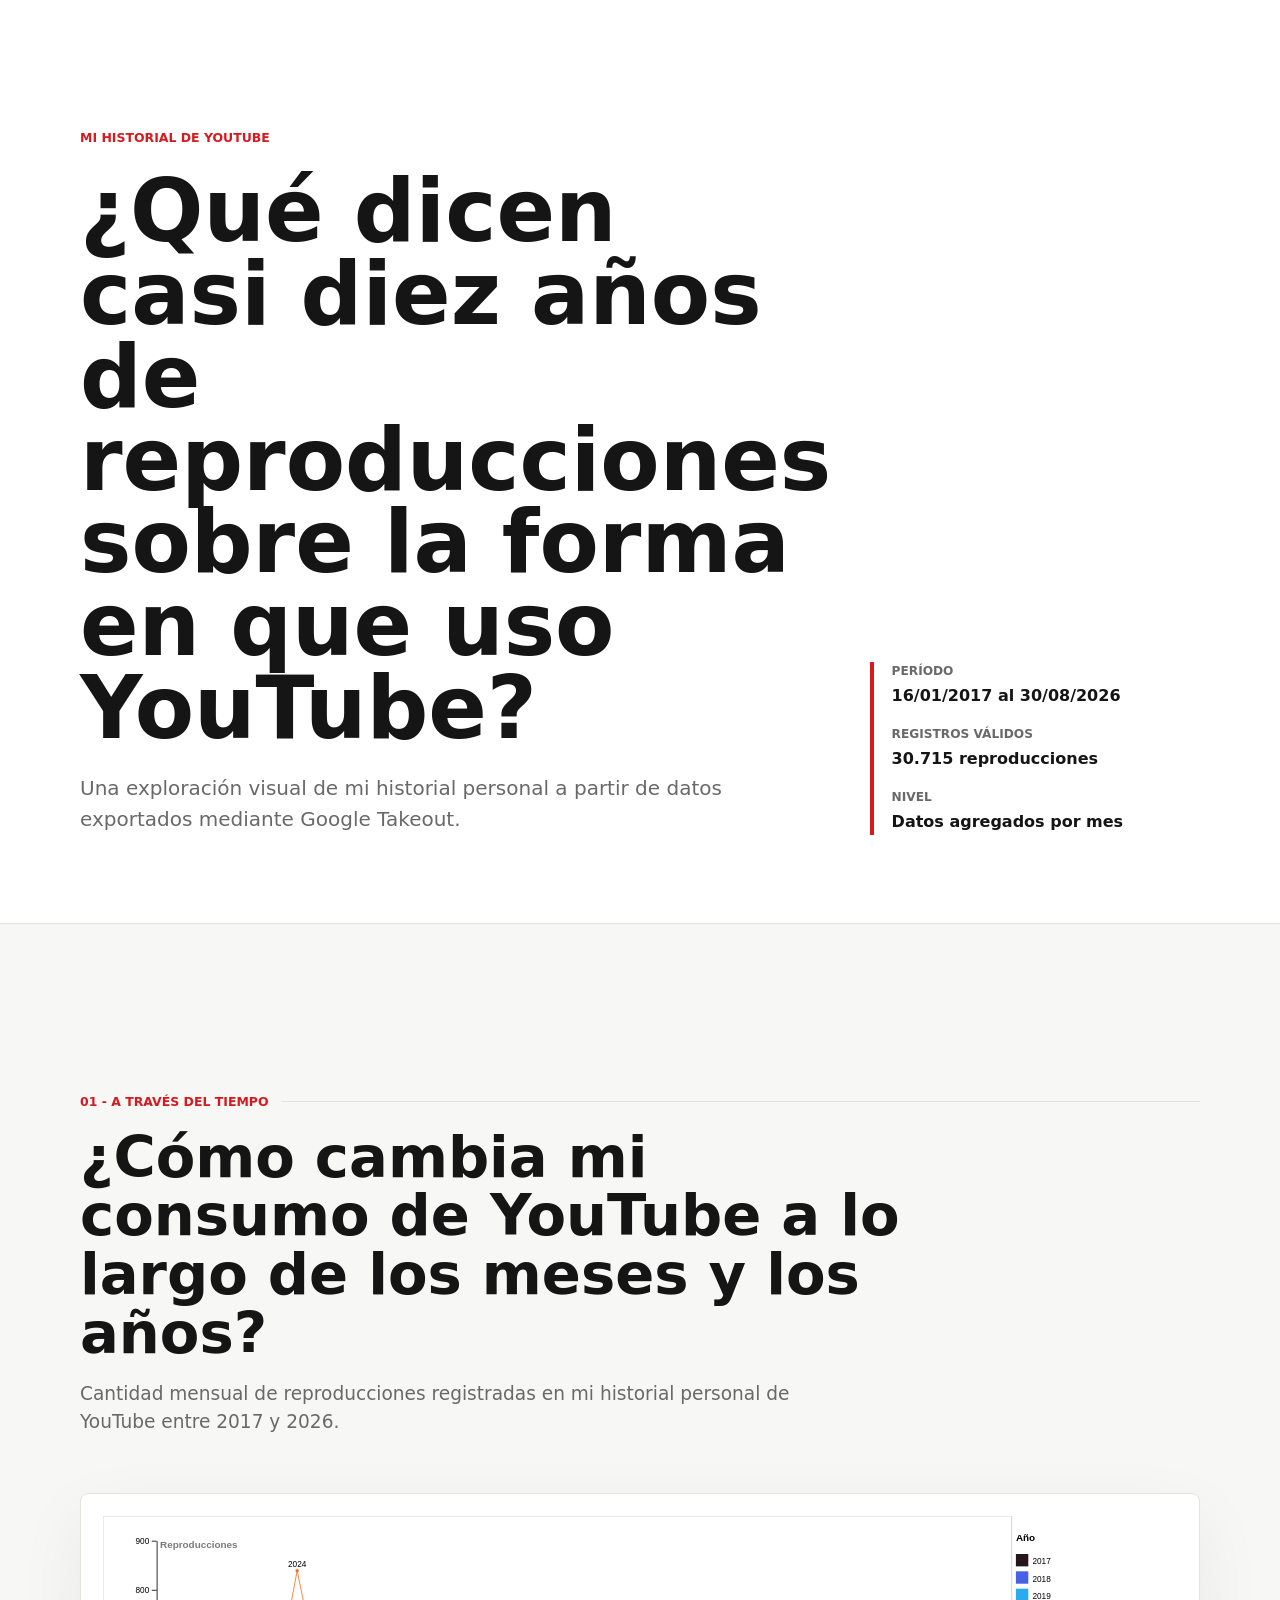
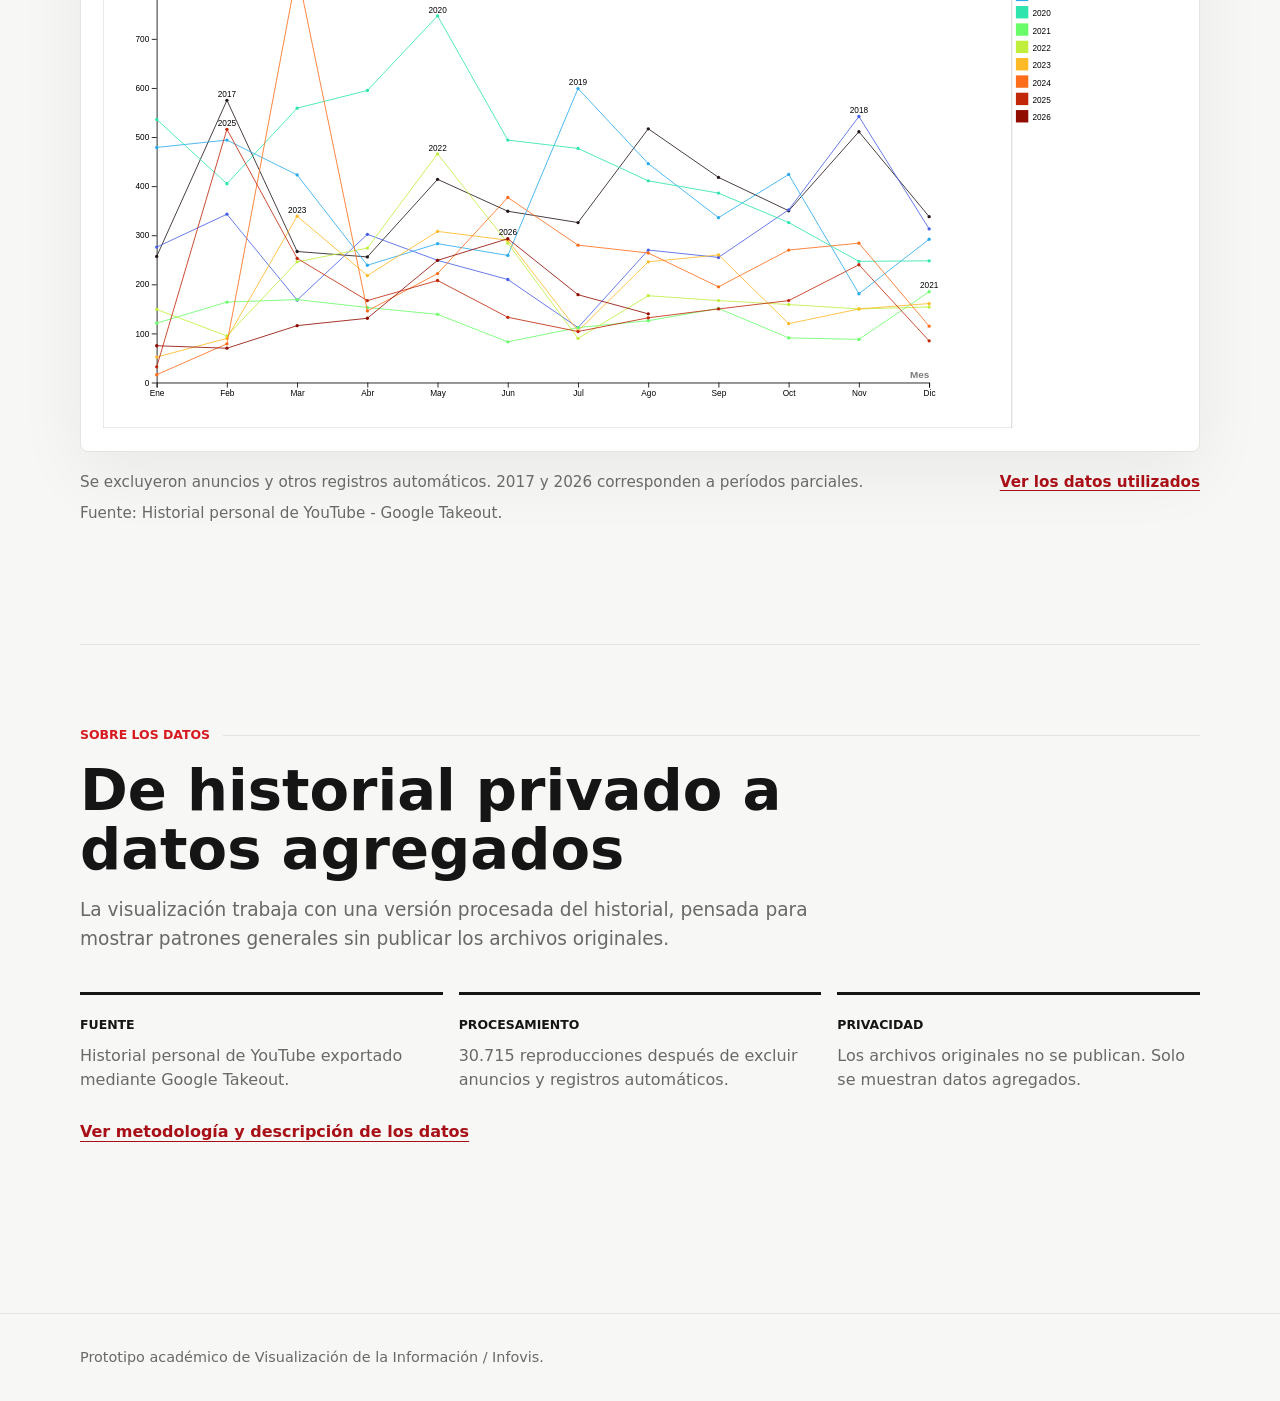
==== tp-datospersonales/index.html @ a10a7987 "." ====
<!doctype html>
<html lang="es">
  <head>
    <meta charset="utf-8">
    <meta name="viewport" content="width=device-width, initial-scale=1">
    <meta
      name="description"
      content="Prototipo de visualización sobre el historial personal de reproducciones de YouTube entre 2017 y 2026."
    >
    <title>Mi historial de YouTube</title>
    <style>
      :root {
        color-scheme: light;
        --color-bg: #f7f7f5;
        --color-surface: #ffffff;
        --color-text: #151515;
        --color-muted: #696969;
        --color-subtle: #e6e3de;
        --color-accent: #d71920;
        --color-accent-dark: #a90f16;
        --container: 1120px;
      }

      * {
        box-sizing: border-box;
      }

      body {
        margin: 0;
        background: var(--color-bg);
        color: var(--color-text);
        font-family: Inter, system-ui, -apple-system, BlinkMacSystemFont, "Segoe UI", sans-serif;
        line-height: 1.55;
      }

      a {
        color: var(--color-accent-dark);
        font-weight: 700;
        text-underline-offset: 0.22em;
        text-decoration-thickness: 0.08em;
      }

      a:focus-visible {
        outline: 3px solid rgba(215, 25, 32, 0.3);
        outline-offset: 4px;
      }

      .page-shell {
        min-height: 100vh;
      }

      .container {
        width: min(100% - 40px, var(--container));
        margin-inline: auto;
      }

      .hero {
        background: var(--color-surface);
        border-bottom: 1px solid var(--color-subtle);
      }

      .hero-inner {
        display: grid;
        grid-template-columns: minmax(0, 1fr) minmax(220px, 330px);
        gap: clamp(2rem, 6vw, 5rem);
        align-items: end;
        padding-block: clamp(4rem, 10vw, 8rem) clamp(3rem, 7vw, 5.5rem);
      }

      .eyebrow {
        margin: 0 0 1.4rem;
        color: var(--color-accent);
        font-size: 0.78rem;
        font-weight: 800;
        letter-spacing: 0;
        text-transform: uppercase;
      }

      h1,
      h2,
      h3,
      p {
        margin-top: 0;
      }

      h1 {
        max-width: 860px;
        margin-bottom: 1.4rem;
        font-size: 5.4rem;
        line-height: 0.96;
        letter-spacing: 0;
      }

      .hero-copy {
        max-width: 690px;
        margin-bottom: 0;
        color: var(--color-muted);
        font-size: 1.25rem;
      }

      .hero-meta {
        display: grid;
        gap: 1rem;
        padding-left: 1.1rem;
        border-left: 4px solid var(--color-accent);
      }

      .meta-item {
        display: grid;
        gap: 0.2rem;
      }

      .meta-label {
        color: var(--color-muted);
        font-size: 0.76rem;
        font-weight: 800;
        letter-spacing: 0;
        text-transform: uppercase;
      }

      .meta-value {
        font-size: 1rem;
        font-weight: 800;
      }

      main {
        padding-block: clamp(3rem, 7vw, 5.5rem);
      }

      .story-section {
        padding-block: clamp(2.8rem, 7vw, 5rem);
      }

      .section-kicker {
        display: flex;
        gap: 0.8rem;
        align-items: center;
        margin-bottom: 1.1rem;
        color: var(--color-accent);
        font-size: 0.78rem;
        font-weight: 800;
        letter-spacing: 0;
        text-transform: uppercase;
      }

      .section-kicker::after {
        content: "";
        height: 1px;
        flex: 1;
        background: var(--color-subtle);
      }

      h2 {
        max-width: 840px;
        margin-bottom: 1rem;
        font-size: 3.6rem;
        line-height: 1.02;
        letter-spacing: 0;
      }

      .section-lede {
        max-width: 760px;
        color: var(--color-muted);
        font-size: 1.16rem;
      }

      .chart-figure {
        margin: clamp(2rem, 5vw, 3.5rem) 0 0;
      }

      .chart-frame {
        overflow: hidden;
        padding: clamp(0.6rem, 2vw, 1.4rem);
        background: var(--color-surface);
        border: 1px solid var(--color-subtle);
        border-radius: 8px;
        box-shadow: 0 22px 70px rgba(0, 0, 0, 0.06);
      }

      .chart-image {
        display: block;
        width: 100%;
        max-width: 100%;
        height: auto;
      }

      .chart-notes {
        display: grid;
        grid-template-columns: minmax(0, 1fr) auto;
        gap: 1.2rem 2rem;
        align-items: start;
        margin-top: 1.2rem;
        color: var(--color-muted);
        font-size: 0.95rem;
      }

      .chart-notes p {
        margin-bottom: 0.45rem;
      }

      .data-link {
        white-space: nowrap;
      }

      .data-section {
        margin-top: clamp(1rem, 3vw, 2rem);
        padding-block: clamp(3rem, 7vw, 5rem);
        border-top: 1px solid var(--color-subtle);
      }

      .data-grid {
        display: grid;
        grid-template-columns: repeat(3, minmax(0, 1fr));
        gap: 1rem;
        margin-top: clamp(1.5rem, 4vw, 2.4rem);
      }

      .data-block {
        min-height: 100%;
        padding: 1.25rem 0 0;
        border-top: 3px solid var(--color-text);
      }

      .data-block h3 {
        margin-bottom: 0.6rem;
        font-size: 0.78rem;
        font-weight: 900;
        letter-spacing: 0;
        text-transform: uppercase;
      }

      .data-block p {
        margin-bottom: 0;
        color: var(--color-muted);
      }

      .method-link {
        display: inline-block;
        margin-top: 1.7rem;
      }

      .site-footer {
        padding-block: 2rem;
        color: var(--color-muted);
        font-size: 0.9rem;
        border-top: 1px solid var(--color-subtle);
      }

      @media (max-width: 780px) {
        .container {
          width: min(100% - 28px, var(--container));
        }

        .hero-inner,
        .chart-notes,
        .data-grid {
          grid-template-columns: 1fr;
        }

        .hero-meta {
          margin-top: 0.4rem;
        }

        h1 {
          font-size: 3.6rem;
        }

        h2 {
          font-size: 2.7rem;
        }

        .data-link {
          white-space: normal;
        }
      }

      @media (max-width: 520px) {
        .hero-inner {
          padding-block: 3.5rem 3rem;
        }

        .chart-frame {
          padding: 0.4rem;
          border-radius: 6px;
        }

        h1 {
          font-size: 2.65rem;
        }

        h2 {
          font-size: 2.1rem;
        }

        .section-kicker {
          align-items: flex-start;
          flex-direction: column;
          gap: 0.7rem;
        }

        .section-kicker::after {
          width: 100%;
          flex: none;
        }
      }
    </style>
  </head>
  <body>
    <div class="page-shell">
      <header class="hero">
        <div class="container hero-inner">
          <div>
            <p class="eyebrow">Mi historial de YouTube</p>
            <h1>¿Qué dicen casi diez años de reproducciones sobre la forma en que uso YouTube?</h1>
            <p class="hero-copy">
              Una exploración visual de mi historial personal a partir de datos exportados mediante Google Takeout.
            </p>
          </div>

          <aside class="hero-meta" aria-label="Resumen del conjunto de datos">
            <div class="meta-item">
              <span class="meta-label">Período</span>
              <span class="meta-value">16/01/2017 al 30/08/2026</span>
            </div>
            <div class="meta-item">
              <span class="meta-label">Registros válidos</span>
              <span class="meta-value">30.715 reproducciones</span>
            </div>
            <div class="meta-item">
              <span class="meta-label">Nivel</span>
              <span class="meta-value">Datos agregados por mes</span>
            </div>
          </aside>
        </div>
      </header>

      <main>
        <section class="story-section container" aria-labelledby="tiempo-title">
          <p class="section-kicker">01 - A través del tiempo</p>
          <h2 id="tiempo-title">¿Cómo cambia mi consumo de YouTube a lo largo de los meses y los años?</h2>
          <p class="section-lede">
            Cantidad mensual de reproducciones registradas en mi historial personal de YouTube entre 2017 y 2026.
          </p>

          <figure class="chart-figure">
            <div class="chart-frame">
              <img
                class="chart-image"
                src="./youtube_mes_anio_editado.svg"
                alt="Gráfico de líneas con reproducciones mensuales de YouTube para cada año entre 2017 y 2026."
              >
            </div>

            <figcaption class="chart-notes">
              <div>
                <p>
                  Se excluyeron anuncios y otros registros automáticos. 2017 y 2026 corresponden a períodos parciales.
                </p>
                <p>Fuente: Historial personal de YouTube - Google Takeout.</p>
              </div>
              <a class="data-link" href="./data/videos_por_mes_y_anio.csv">Ver los datos utilizados</a>
            </figcaption>
          </figure>
        </section>

        <section class="data-section container" aria-labelledby="datos-title">
          <p class="section-kicker">Sobre los datos</p>
          <h2 id="datos-title">De historial privado a datos agregados</h2>
          <p class="section-lede">
            La visualización trabaja con una versión procesada del historial, pensada para mostrar patrones generales sin publicar los archivos originales.
          </p>

          <div class="data-grid">
            <article class="data-block">
              <h3>Fuente</h3>
              <p>Historial personal de YouTube exportado mediante Google Takeout.</p>
            </article>
            <article class="data-block">
              <h3>Procesamiento</h3>
              <p>30.715 reproducciones después de excluir anuncios y registros automáticos.</p>
            </article>
            <article class="data-block">
              <h3>Privacidad</h3>
              <p>Los archivos originales no se publican. Solo se muestran datos agregados.</p>
            </article>
          </div>

          <a class="method-link" href="./data/README.md">Ver metodología y descripción de los datos</a>
        </section>
      </main>

      <footer class="site-footer">
        <div class="container">
          Prototipo académico de Visualización de la Información / Infovis.
        </div>
      </footer>
    </div>
  </body>
</html>
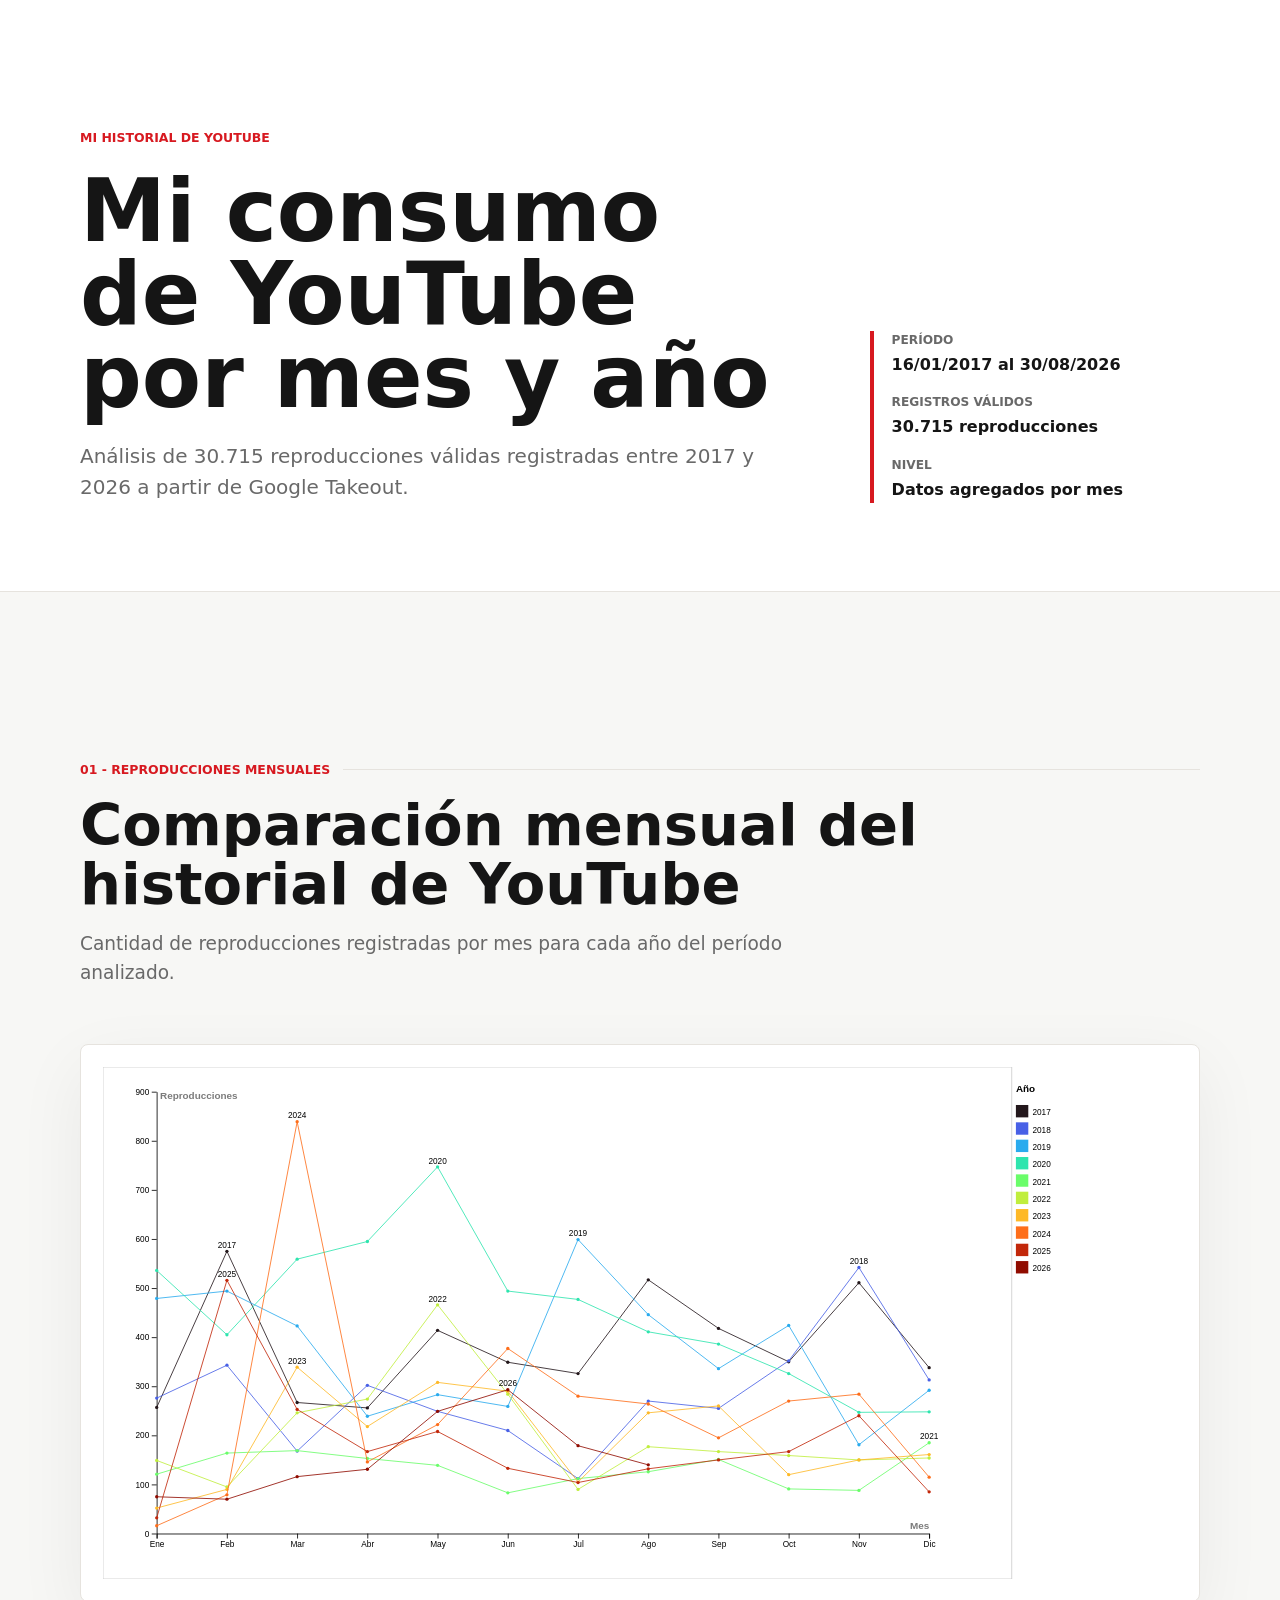
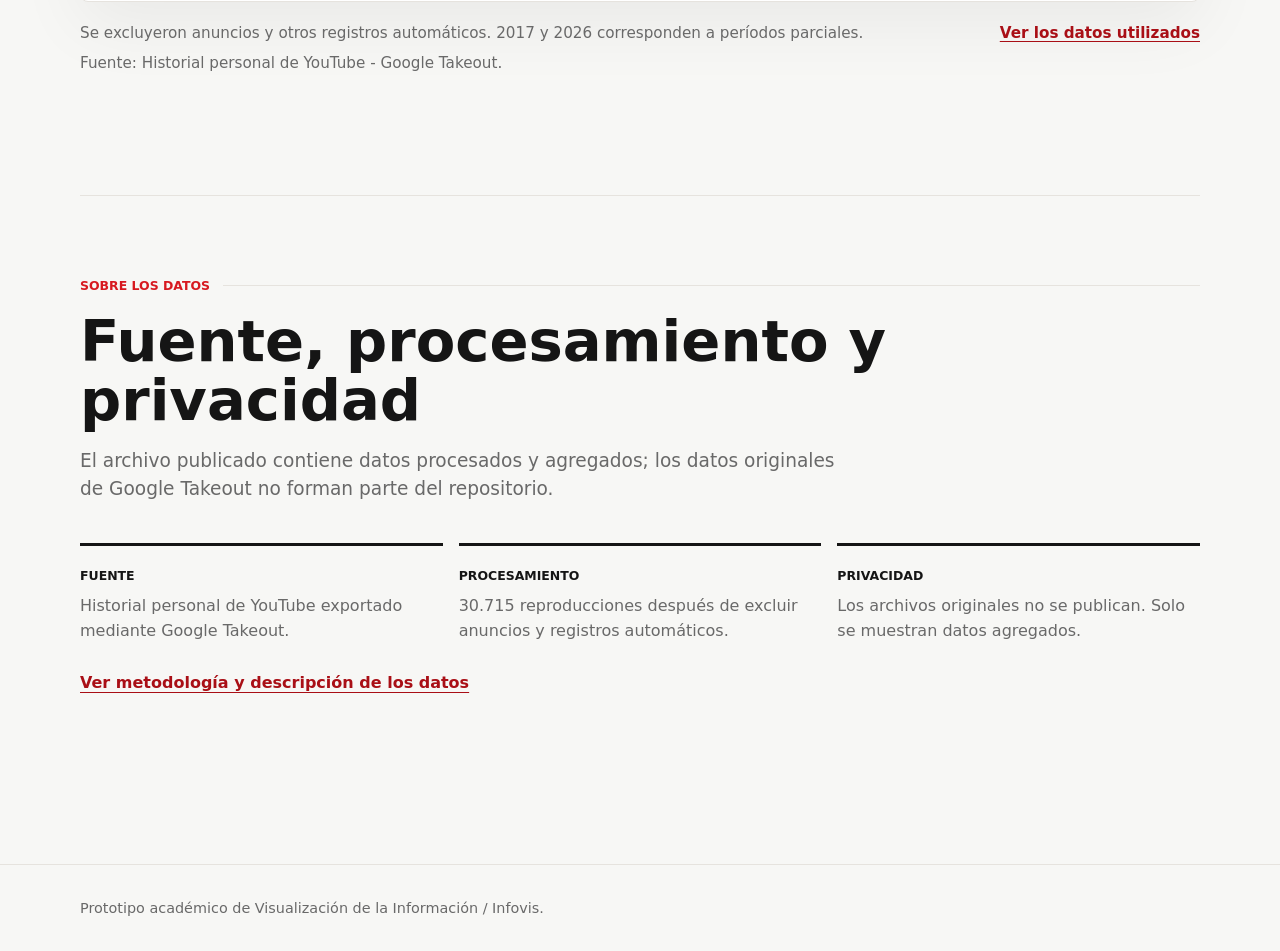
==== commit 64a84d3e: "." ====
--- a/tp-datospersonales/index.html
+++ b/tp-datospersonales/index.html
@@ -311,9 +311,9 @@
         <div class="container hero-inner">
           <div>
             <p class="eyebrow">Mi historial de YouTube</p>
-            <h1>¿Qué dicen casi diez años de reproducciones sobre la forma en que uso YouTube?</h1>
+            <h1>Mi consumo de YouTube por mes y año</h1>
             <p class="hero-copy">
-              Una exploración visual de mi historial personal a partir de datos exportados mediante Google Takeout.
+              Análisis de 30.715 reproducciones válidas registradas entre 2017 y 2026 a partir de Google Takeout.
             </p>
           </div>
 
@@ -336,10 +336,10 @@
 
       <main>
         <section class="story-section container" aria-labelledby="tiempo-title">
-          <p class="section-kicker">01 - A través del tiempo</p>
-          <h2 id="tiempo-title">¿Cómo cambia mi consumo de YouTube a lo largo de los meses y los años?</h2>
+          <p class="section-kicker">01 - Reproducciones mensuales</p>
+          <h2 id="tiempo-title">Comparación mensual del historial de YouTube</h2>
           <p class="section-lede">
-            Cantidad mensual de reproducciones registradas en mi historial personal de YouTube entre 2017 y 2026.
+            Cantidad de reproducciones registradas por mes para cada año del período analizado.
           </p>
 
           <figure class="chart-figure">
@@ -365,9 +365,9 @@
 
         <section class="data-section container" aria-labelledby="datos-title">
           <p class="section-kicker">Sobre los datos</p>
-          <h2 id="datos-title">De historial privado a datos agregados</h2>
+          <h2 id="datos-title">Fuente, procesamiento y privacidad</h2>
           <p class="section-lede">
-            La visualización trabaja con una versión procesada del historial, pensada para mostrar patrones generales sin publicar los archivos originales.
+            El archivo publicado contiene datos procesados y agregados; los datos originales de Google Takeout no forman parte del repositorio.
           </p>
 
           <div class="data-grid">
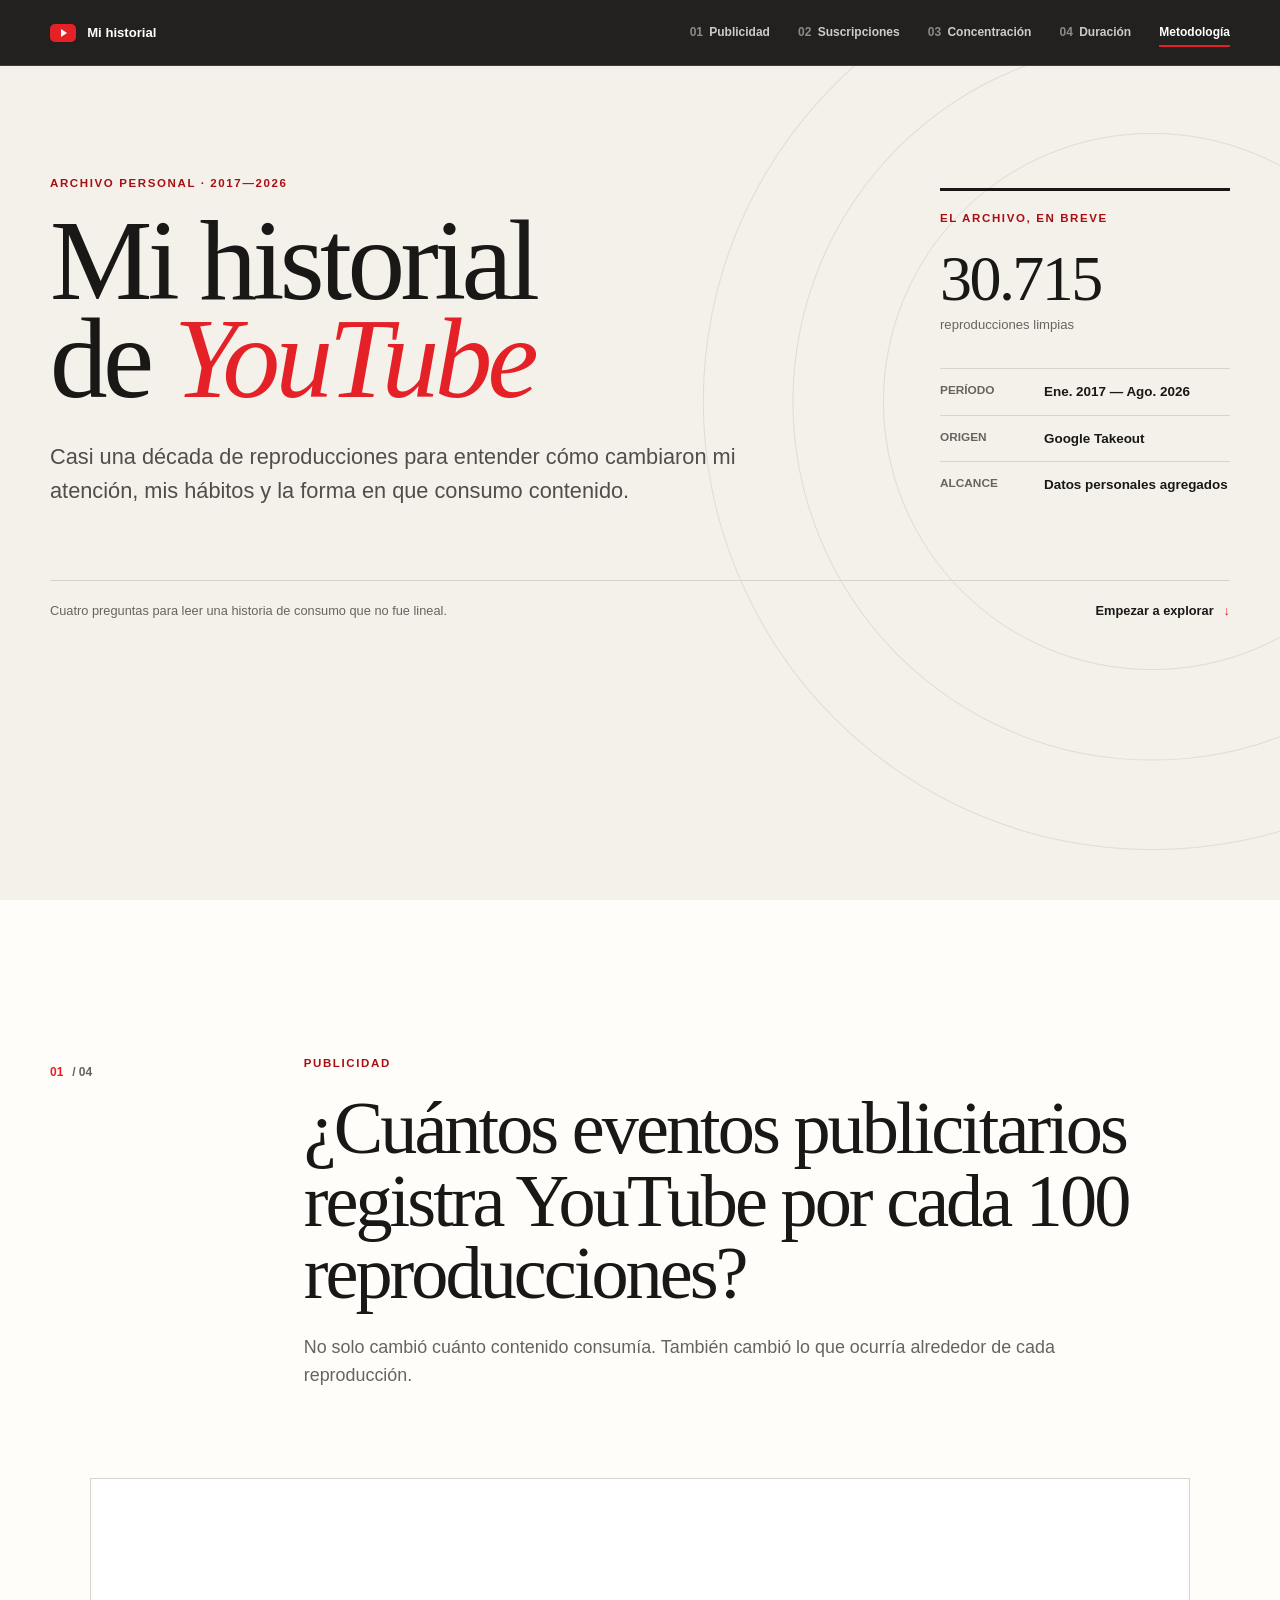
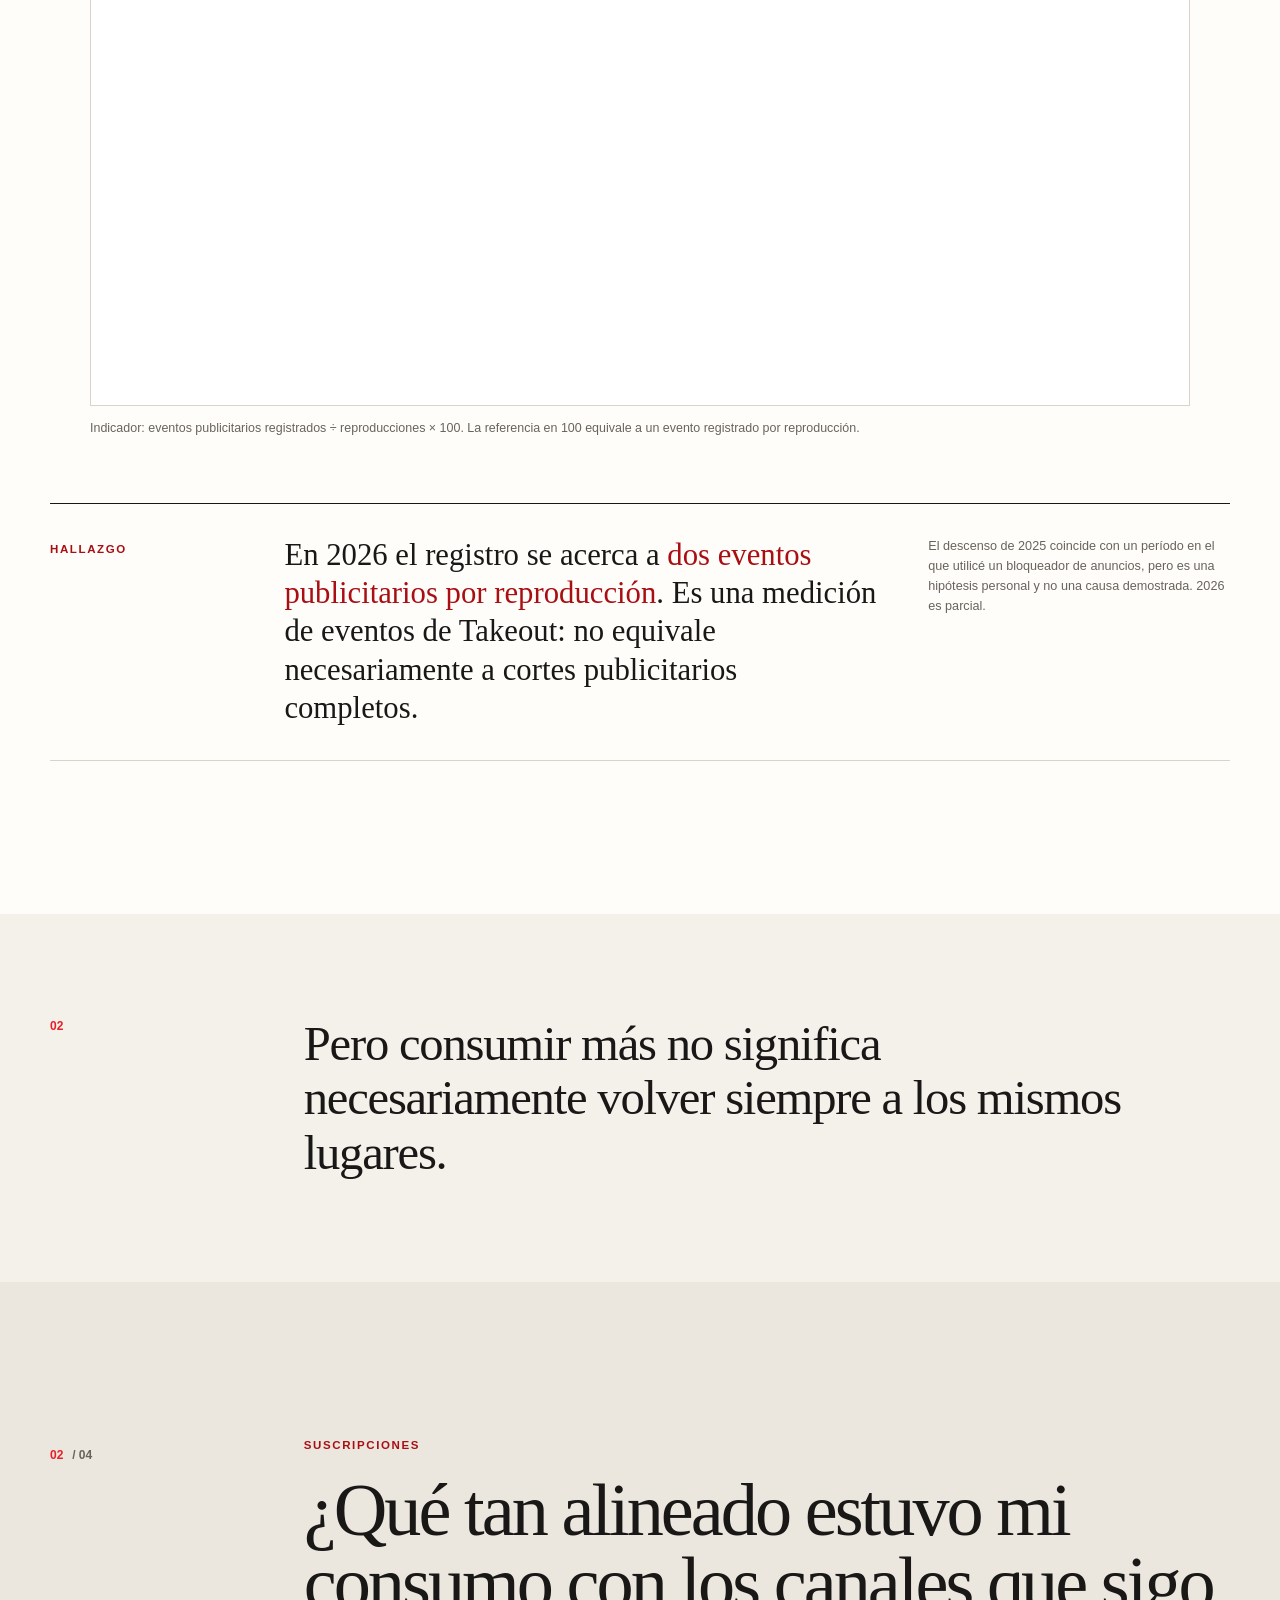
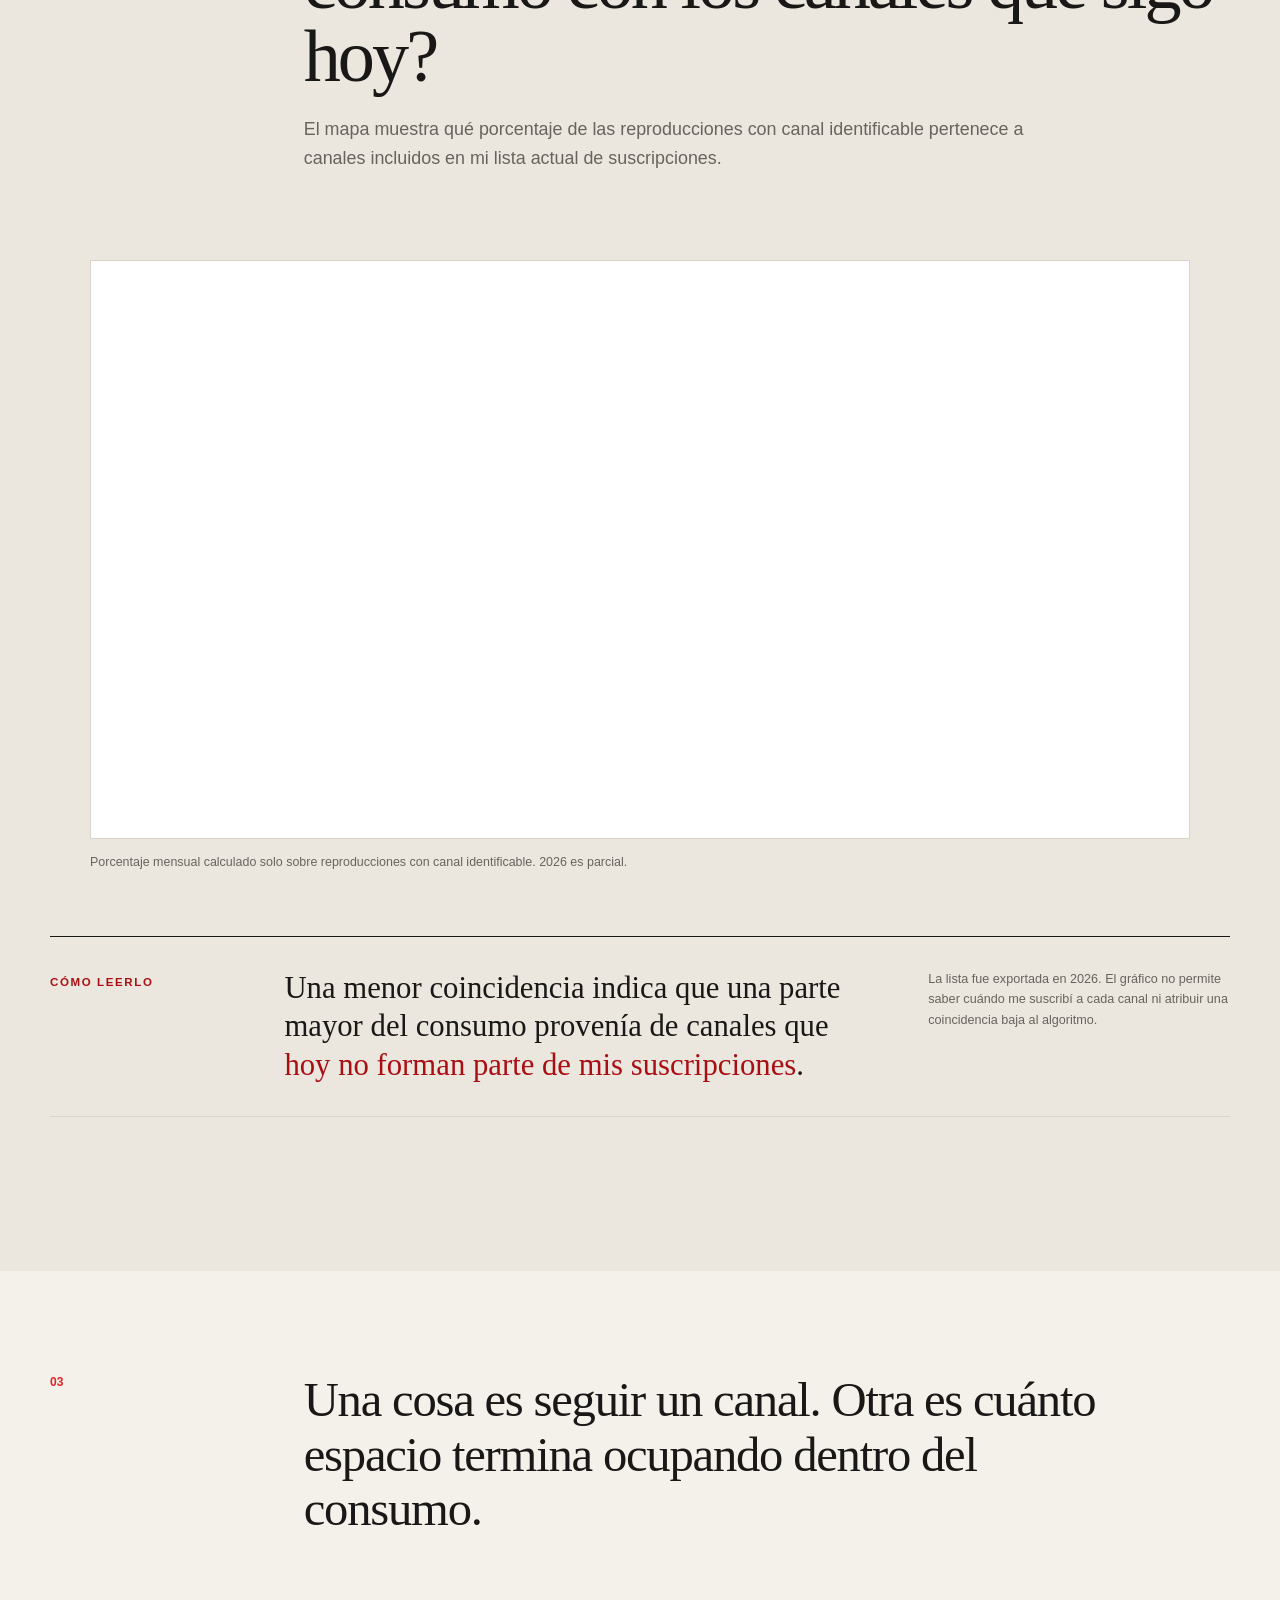
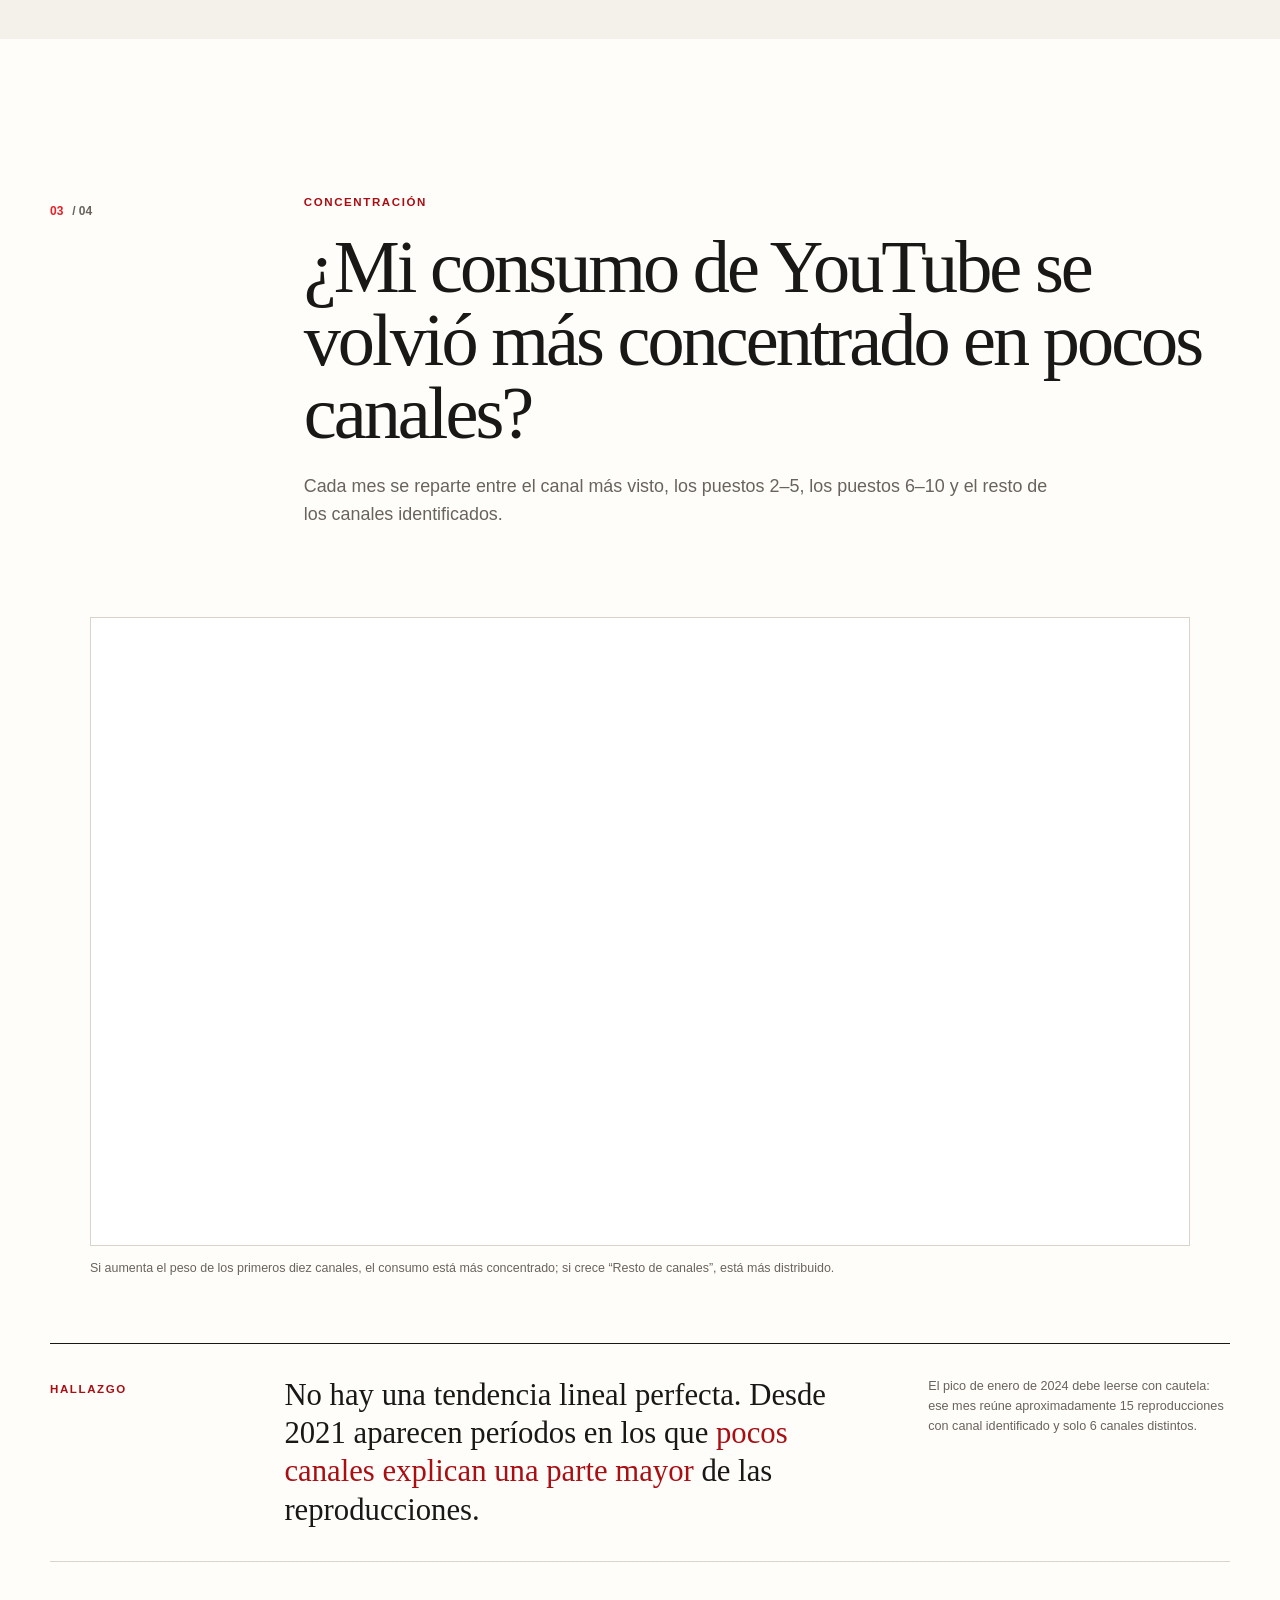
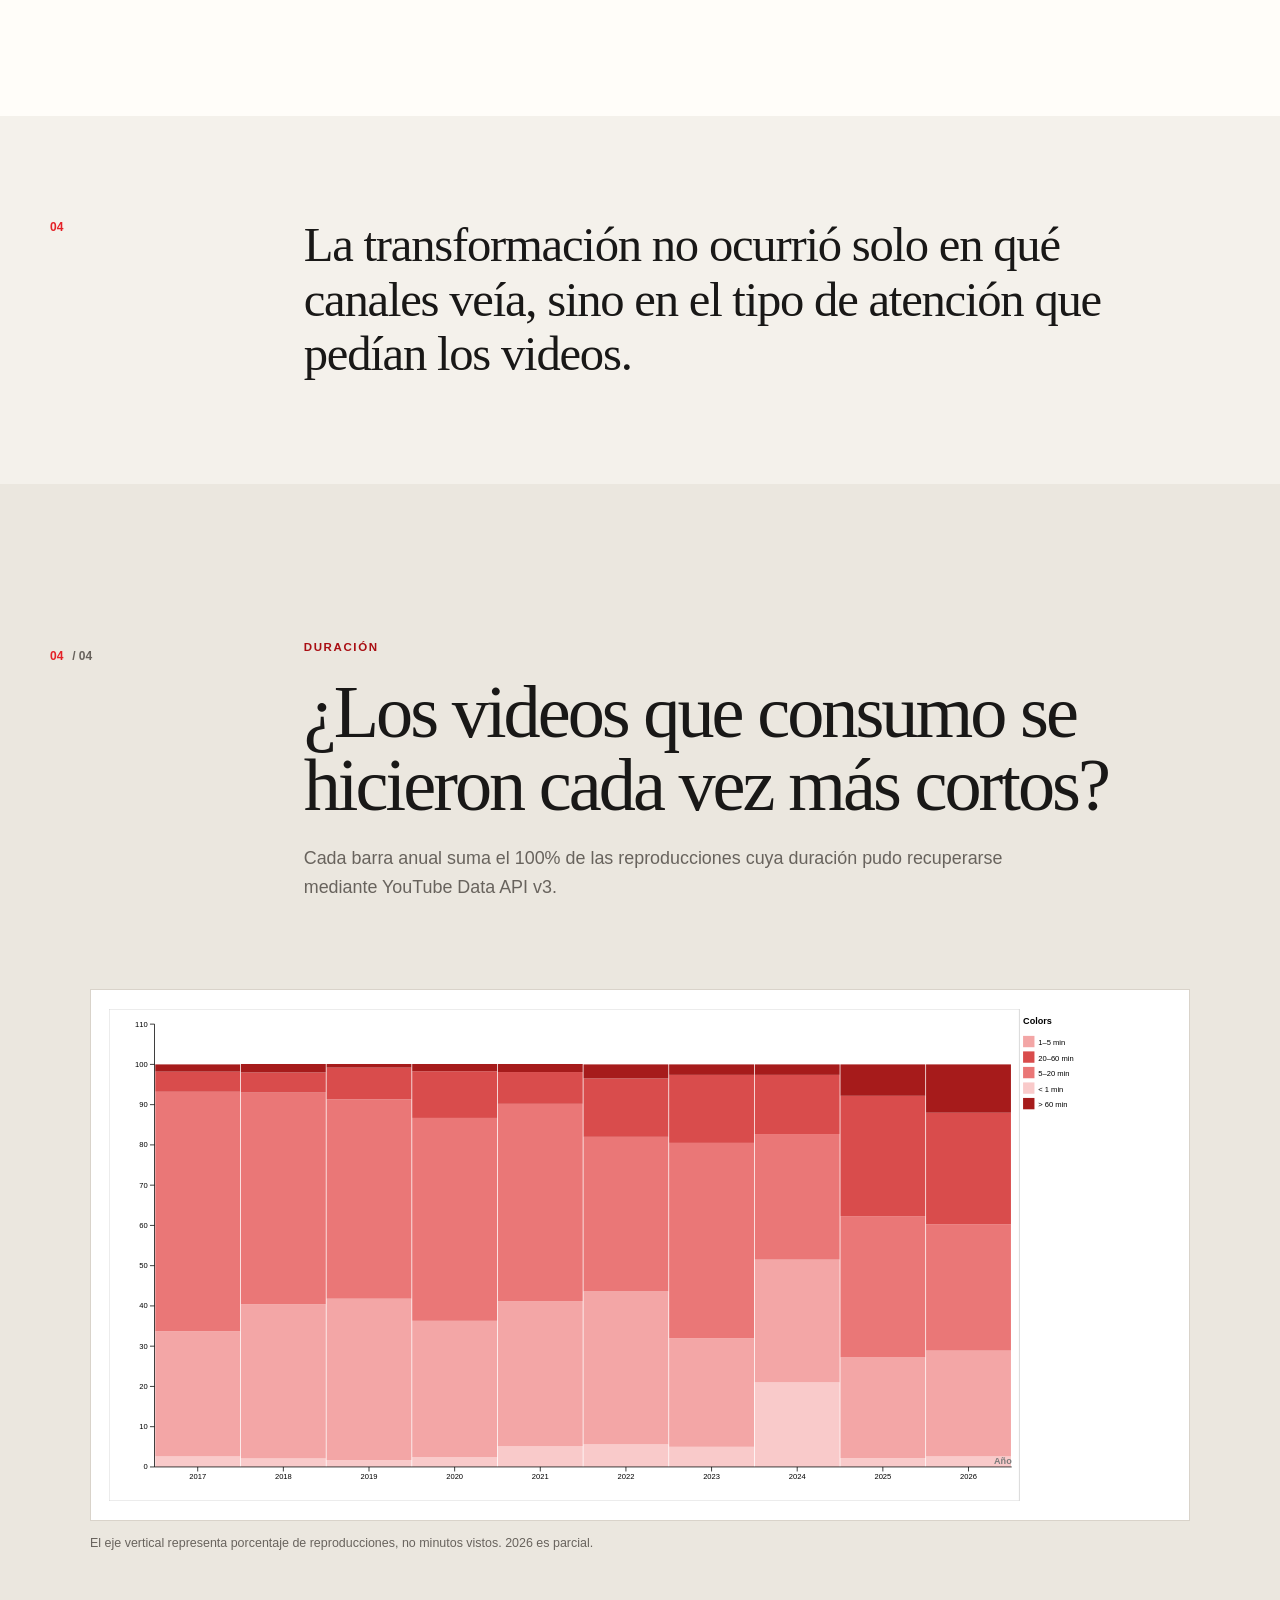
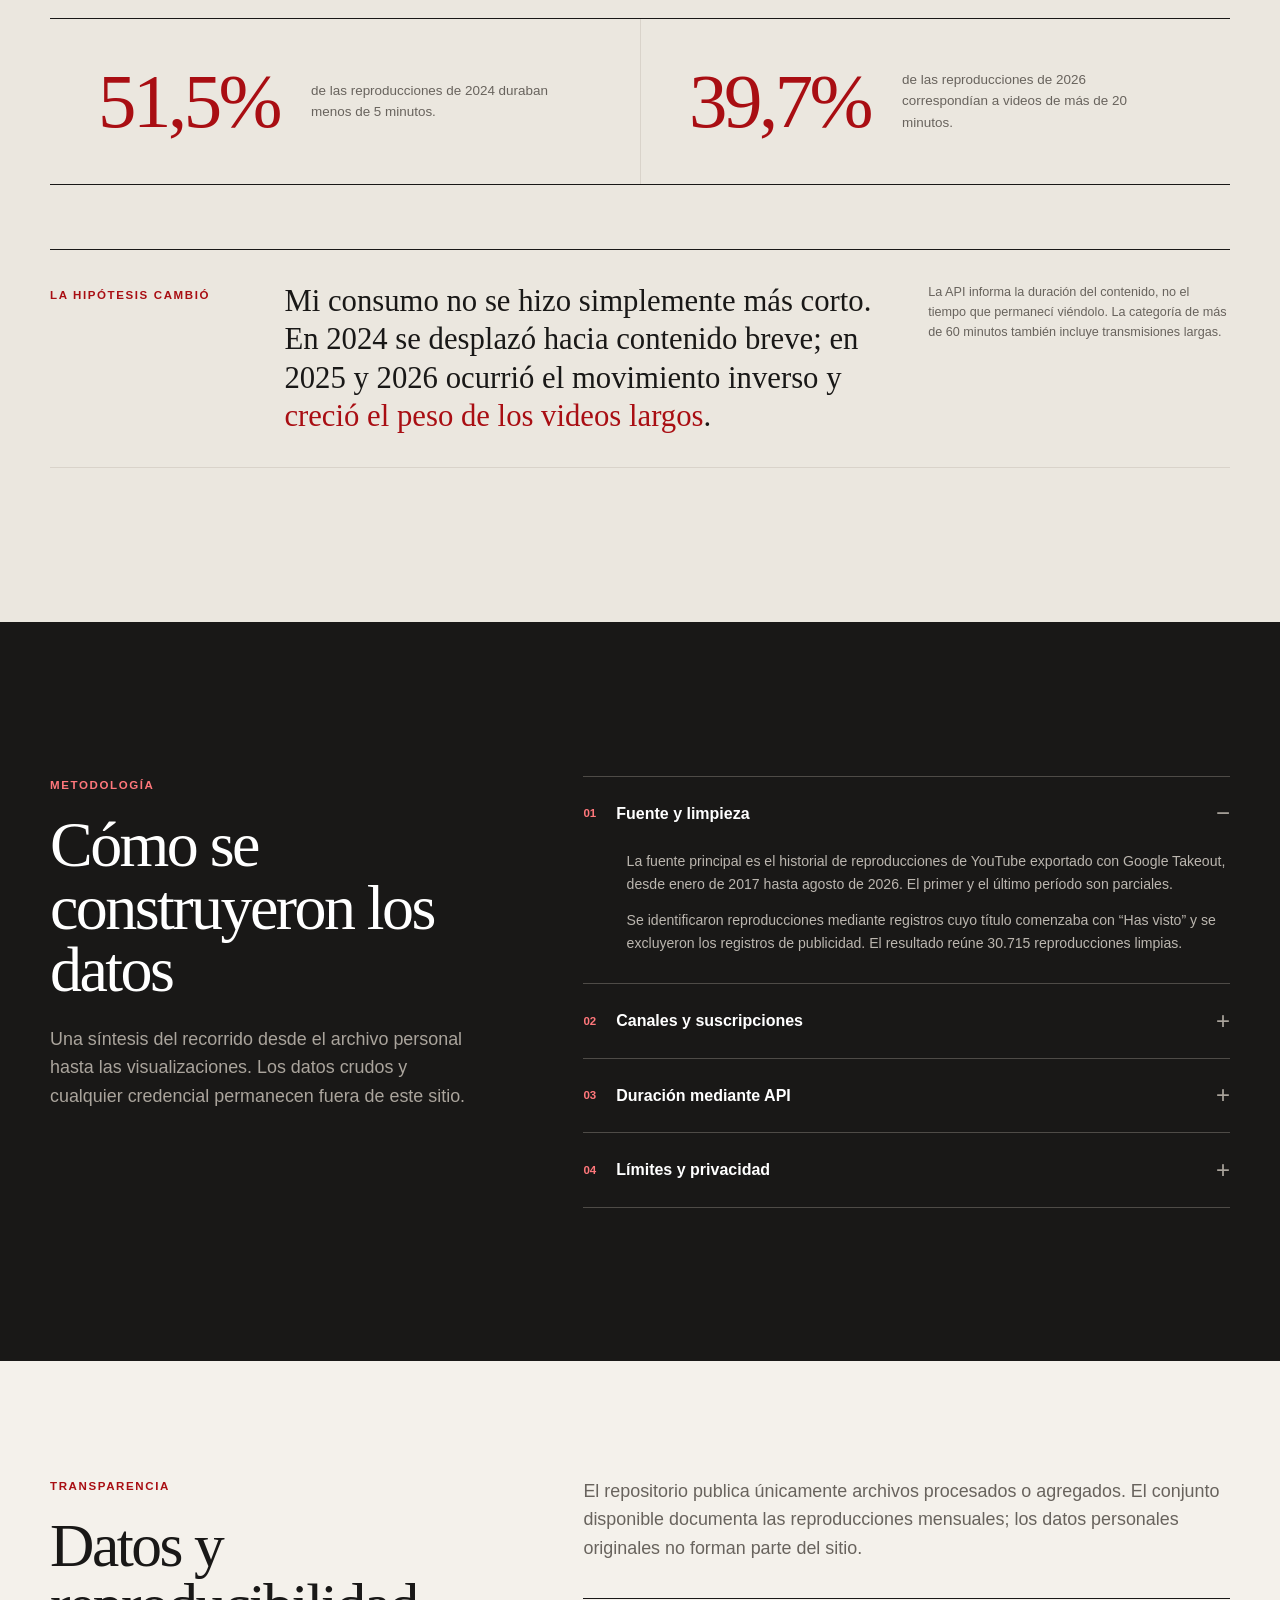
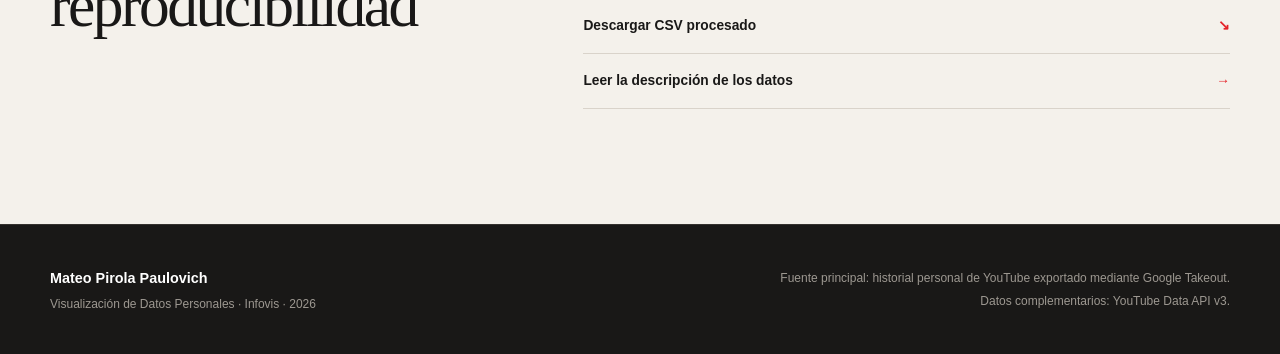
==== commit a9658fb1: "." ====
--- a/tp-datospersonales/index.html
+++ b/tp-datospersonales/index.html
@@ -5,395 +5,397 @@
     <meta name="viewport" content="width=device-width, initial-scale=1">
     <meta
       name="description"
-      content="Prototipo de visualización sobre el historial personal de reproducciones de YouTube entre 2017 y 2026."
+      content="Una exploración visual del historial personal de YouTube de Mateo Pirola Paulovich entre 2017 y 2026."
     >
-    <title>Mi historial de YouTube</title>
-    <style>
-      :root {
-        color-scheme: light;
-        --color-bg: #f7f7f5;
-        --color-surface: #ffffff;
-        --color-text: #151515;
-        --color-muted: #696969;
-        --color-subtle: #e6e3de;
-        --color-accent: #d71920;
-        --color-accent-dark: #a90f16;
-        --container: 1120px;
-      }
-
-      * {
-        box-sizing: border-box;
-      }
-
-      body {
-        margin: 0;
-        background: var(--color-bg);
-        color: var(--color-text);
-        font-family: Inter, system-ui, -apple-system, BlinkMacSystemFont, "Segoe UI", sans-serif;
-        line-height: 1.55;
-      }
-
-      a {
-        color: var(--color-accent-dark);
-        font-weight: 700;
-        text-underline-offset: 0.22em;
-        text-decoration-thickness: 0.08em;
-      }
-
-      a:focus-visible {
-        outline: 3px solid rgba(215, 25, 32, 0.3);
-        outline-offset: 4px;
-      }
-
-      .page-shell {
-        min-height: 100vh;
-      }
-
-      .container {
-        width: min(100% - 40px, var(--container));
-        margin-inline: auto;
-      }
-
-      .hero {
-        background: var(--color-surface);
-        border-bottom: 1px solid var(--color-subtle);
-      }
-
-      .hero-inner {
-        display: grid;
-        grid-template-columns: minmax(0, 1fr) minmax(220px, 330px);
-        gap: clamp(2rem, 6vw, 5rem);
-        align-items: end;
-        padding-block: clamp(4rem, 10vw, 8rem) clamp(3rem, 7vw, 5.5rem);
-      }
-
-      .eyebrow {
-        margin: 0 0 1.4rem;
-        color: var(--color-accent);
-        font-size: 0.78rem;
-        font-weight: 800;
-        letter-spacing: 0;
-        text-transform: uppercase;
-      }
-
-      h1,
-      h2,
-      h3,
-      p {
-        margin-top: 0;
-      }
-
-      h1 {
-        max-width: 860px;
-        margin-bottom: 1.4rem;
-        font-size: 5.4rem;
-        line-height: 0.96;
-        letter-spacing: 0;
-      }
-
-      .hero-copy {
-        max-width: 690px;
-        margin-bottom: 0;
-        color: var(--color-muted);
-        font-size: 1.25rem;
-      }
-
-      .hero-meta {
-        display: grid;
-        gap: 1rem;
-        padding-left: 1.1rem;
-        border-left: 4px solid var(--color-accent);
-      }
-
-      .meta-item {
-        display: grid;
-        gap: 0.2rem;
-      }
-
-      .meta-label {
-        color: var(--color-muted);
-        font-size: 0.76rem;
-        font-weight: 800;
-        letter-spacing: 0;
-        text-transform: uppercase;
-      }
-
-      .meta-value {
-        font-size: 1rem;
-        font-weight: 800;
-      }
-
-      main {
-        padding-block: clamp(3rem, 7vw, 5.5rem);
-      }
-
-      .story-section {
-        padding-block: clamp(2.8rem, 7vw, 5rem);
-      }
-
-      .section-kicker {
-        display: flex;
-        gap: 0.8rem;
-        align-items: center;
-        margin-bottom: 1.1rem;
-        color: var(--color-accent);
-        font-size: 0.78rem;
-        font-weight: 800;
-        letter-spacing: 0;
-        text-transform: uppercase;
-      }
-
-      .section-kicker::after {
-        content: "";
-        height: 1px;
-        flex: 1;
-        background: var(--color-subtle);
-      }
-
-      h2 {
-        max-width: 840px;
-        margin-bottom: 1rem;
-        font-size: 3.6rem;
-        line-height: 1.02;
-        letter-spacing: 0;
-      }
-
-      .section-lede {
-        max-width: 760px;
-        color: var(--color-muted);
-        font-size: 1.16rem;
-      }
-
-      .chart-figure {
-        margin: clamp(2rem, 5vw, 3.5rem) 0 0;
-      }
-
-      .chart-frame {
-        overflow: hidden;
-        padding: clamp(0.6rem, 2vw, 1.4rem);
-        background: var(--color-surface);
-        border: 1px solid var(--color-subtle);
-        border-radius: 8px;
-        box-shadow: 0 22px 70px rgba(0, 0, 0, 0.06);
-      }
-
-      .chart-image {
-        display: block;
-        width: 100%;
-        max-width: 100%;
-        height: auto;
-      }
-
-      .chart-notes {
-        display: grid;
-        grid-template-columns: minmax(0, 1fr) auto;
-        gap: 1.2rem 2rem;
-        align-items: start;
-        margin-top: 1.2rem;
-        color: var(--color-muted);
-        font-size: 0.95rem;
-      }
-
-      .chart-notes p {
-        margin-bottom: 0.45rem;
-      }
-
-      .data-link {
-        white-space: nowrap;
-      }
-
-      .data-section {
-        margin-top: clamp(1rem, 3vw, 2rem);
-        padding-block: clamp(3rem, 7vw, 5rem);
-        border-top: 1px solid var(--color-subtle);
-      }
-
-      .data-grid {
-        display: grid;
-        grid-template-columns: repeat(3, minmax(0, 1fr));
-        gap: 1rem;
-        margin-top: clamp(1.5rem, 4vw, 2.4rem);
-      }
-
-      .data-block {
-        min-height: 100%;
-        padding: 1.25rem 0 0;
-        border-top: 3px solid var(--color-text);
-      }
-
-      .data-block h3 {
-        margin-bottom: 0.6rem;
-        font-size: 0.78rem;
-        font-weight: 900;
-        letter-spacing: 0;
-        text-transform: uppercase;
-      }
-
-      .data-block p {
-        margin-bottom: 0;
-        color: var(--color-muted);
-      }
-
-      .method-link {
-        display: inline-block;
-        margin-top: 1.7rem;
-      }
-
-      .site-footer {
-        padding-block: 2rem;
-        color: var(--color-muted);
-        font-size: 0.9rem;
-        border-top: 1px solid var(--color-subtle);
-      }
-
-      @media (max-width: 780px) {
-        .container {
-          width: min(100% - 28px, var(--container));
-        }
-
-        .hero-inner,
-        .chart-notes,
-        .data-grid {
-          grid-template-columns: 1fr;
-        }
-
-        .hero-meta {
-          margin-top: 0.4rem;
-        }
-
-        h1 {
-          font-size: 3.6rem;
-        }
-
-        h2 {
-          font-size: 2.7rem;
-        }
-
-        .data-link {
-          white-space: normal;
-        }
-      }
-
-      @media (max-width: 520px) {
-        .hero-inner {
-          padding-block: 3.5rem 3rem;
-        }
-
-        .chart-frame {
-          padding: 0.4rem;
-          border-radius: 6px;
-        }
-
-        h1 {
-          font-size: 2.65rem;
-        }
-
-        h2 {
-          font-size: 2.1rem;
-        }
-
-        .section-kicker {
-          align-items: flex-start;
-          flex-direction: column;
-          gap: 0.7rem;
-        }
-
-        .section-kicker::after {
-          width: 100%;
-          flex: none;
-        }
-      }
-    </style>
+    <meta name="theme-color" content="#f4f1eb">
+    <title>Mi historial de YouTube — Mateo Pirola Paulovich</title>
+    <link rel="icon" href="./assets/favicon.svg" type="image/svg+xml">
+    <link rel="stylesheet" href="./styles.css">
+    <script src="./script.js" defer></script>
   </head>
+
   <body>
-    <div class="page-shell">
-      <header class="hero">
-        <div class="container hero-inner">
-          <div>
-            <p class="eyebrow">Mi historial de YouTube</p>
-            <h1>Mi consumo de YouTube por mes y año</h1>
-            <p class="hero-copy">
-              Análisis de 30.715 reproducciones válidas registradas entre 2017 y 2026 a partir de Google Takeout.
-            </p>
+    <a class="skip-link" href="#contenido">Saltar al contenido</a>
+    <div class="reading-progress" aria-hidden="true"><span></span></div>
+
+    <nav class="site-nav" aria-label="Navegación principal">
+      <div class="nav-inner">
+        <a class="nav-brand" href="#inicio" aria-label="Volver al inicio">
+          <span class="brand-mark" aria-hidden="true"></span>
+          <span>Mi historial</span>
+        </a>
+        <div class="nav-links" aria-label="Índice de visualizaciones">
+          <a href="#publicidad"><span>01</span> Publicidad</a>
+          <a href="#suscripciones"><span>02</span> Suscripciones</a>
+          <a href="#concentracion"><span>03</span> Concentración</a>
+          <a href="#duracion"><span>04</span> Duración</a>
+          <a href="#metodologia">Metodología</a>
+        </div>
+      </div>
+    </nav>
+
+    <header class="hero" id="inicio">
+      <div class="hero-grid page-width">
+        <div class="hero-copy reveal">
+          <p class="eyebrow">Archivo personal · 2017—2026</p>
+          <h1>Mi historial<br>de <em>YouTube</em></h1>
+          <p class="hero-lede">
+            Casi una década de reproducciones para entender cómo cambiaron mi atención,
+            mis hábitos y la forma en que consumo contenido.
+          </p>
+        </div>
+
+        <aside class="hero-summary reveal" aria-label="Resumen del conjunto de datos">
+          <p class="summary-label">El archivo, en breve</p>
+          <div class="summary-stat">
+            <strong>30.715</strong>
+            <span>reproducciones limpias</span>
           </div>
-
-          <aside class="hero-meta" aria-label="Resumen del conjunto de datos">
-            <div class="meta-item">
-              <span class="meta-label">Período</span>
-              <span class="meta-value">16/01/2017 al 30/08/2026</span>
-            </div>
-            <div class="meta-item">
-              <span class="meta-label">Registros válidos</span>
-              <span class="meta-value">30.715 reproducciones</span>
-            </div>
-            <div class="meta-item">
-              <span class="meta-label">Nivel</span>
-              <span class="meta-value">Datos agregados por mes</span>
-            </div>
-          </aside>
-        </div>
-      </header>
-
-      <main>
-        <section class="story-section container" aria-labelledby="tiempo-title">
-          <p class="section-kicker">01 - Reproducciones mensuales</p>
-          <h2 id="tiempo-title">Comparación mensual del historial de YouTube</h2>
-          <p class="section-lede">
-            Cantidad de reproducciones registradas por mes para cada año del período analizado.
-          </p>
-
-          <figure class="chart-figure">
-            <div class="chart-frame">
-              <img
-                class="chart-image"
-                src="./youtube_mes_anio_editado.svg"
-                alt="Gráfico de líneas con reproducciones mensuales de YouTube para cada año entre 2017 y 2026."
-              >
-            </div>
-
-            <figcaption class="chart-notes">
-              <div>
-                <p>
-                  Se excluyeron anuncios y otros registros automáticos. 2017 y 2026 corresponden a períodos parciales.
-                </p>
-                <p>Fuente: Historial personal de YouTube - Google Takeout.</p>
-              </div>
-              <a class="data-link" href="./data/videos_por_mes_y_anio.csv">Ver los datos utilizados</a>
+          <dl>
+            <div>
+              <dt>Período</dt>
+              <dd>Ene. 2017 — Ago. 2026</dd>
+            </div>
+            <div>
+              <dt>Origen</dt>
+              <dd>Google Takeout</dd>
+            </div>
+            <div>
+              <dt>Alcance</dt>
+              <dd>Datos personales agregados</dd>
+            </div>
+          </dl>
+        </aside>
+      </div>
+
+      <div class="hero-foot page-width reveal">
+        <p>Cuatro preguntas para leer una historia de consumo que no fue lineal.</p>
+        <a href="#publicidad">Empezar a explorar <span aria-hidden="true">↓</span></a>
+      </div>
+    </header>
+
+    <main id="contenido">
+      <section class="story-section" id="publicidad" aria-labelledby="publicidad-title">
+        <div class="page-width">
+          <header class="section-header reveal">
+            <div class="section-index" aria-hidden="true">
+              <span>01</span><span>/ 04</span>
+            </div>
+            <div class="section-intro">
+              <p class="section-label">Publicidad</p>
+              <h2 id="publicidad-title">¿Cuántos eventos publicitarios registra YouTube por cada 100 reproducciones?</h2>
+              <p>
+                No solo cambió cuánto contenido consumía. También cambió lo que ocurría alrededor
+                de cada reproducción.
+              </p>
+            </div>
+          </header>
+
+          <figure class="visualization reveal">
+            <div class="chart-shell datawrapper-shell">
+              <div style="min-height:489px" id="datawrapper-vis-jAx9u">
+                <script
+                  type="text/javascript"
+                  defer
+                  src="https://datawrapper.dwcdn.net/jAx9u/embed.js"
+                  charset="utf-8"
+                  data-target="#datawrapper-vis-jAx9u"
+                ></script>
+                <noscript>
+                  <img
+                    src="https://datawrapper.dwcdn.net/jAx9u/full.png"
+                    alt="Eventos publicitarios registrados por cada 100 reproducciones de YouTube."
+                  >
+                </noscript>
+              </div>
+            </div>
+            <figcaption>
+              Indicador: eventos publicitarios registrados ÷ reproducciones × 100.
+              La referencia en 100 equivale a un evento registrado por reproducción.
             </figcaption>
           </figure>
-        </section>
-
-        <section class="data-section container" aria-labelledby="datos-title">
-          <p class="section-kicker">Sobre los datos</p>
-          <h2 id="datos-title">Fuente, procesamiento y privacidad</h2>
-          <p class="section-lede">
-            El archivo publicado contiene datos procesados y agregados; los datos originales de Google Takeout no forman parte del repositorio.
-          </p>
-
-          <div class="data-grid">
-            <article class="data-block">
-              <h3>Fuente</h3>
-              <p>Historial personal de YouTube exportado mediante Google Takeout.</p>
+
+          <aside class="insight reveal" aria-label="Hallazgo sobre publicidad">
+            <p class="insight-tag">Hallazgo</p>
+            <p class="insight-copy">
+              En 2026 el registro se acerca a <strong>dos eventos publicitarios por reproducción</strong>.
+              Es una medición de eventos de Takeout: no equivale necesariamente a cortes publicitarios completos.
+            </p>
+            <p class="insight-note">
+              El descenso de 2025 coincide con un período en el que utilicé un bloqueador de anuncios,
+              pero es una hipótesis personal y no una causa demostrada. 2026 es parcial.
+            </p>
+          </aside>
+        </div>
+      </section>
+
+      <div class="narrative-bridge page-width reveal">
+        <span aria-hidden="true">02</span>
+        <p>Pero consumir más no significa necesariamente volver siempre a los mismos lugares.</p>
+      </div>
+
+      <section class="story-section story-section--tinted" id="suscripciones" aria-labelledby="suscripciones-title">
+        <div class="page-width">
+          <header class="section-header reveal">
+            <div class="section-index" aria-hidden="true">
+              <span>02</span><span>/ 04</span>
+            </div>
+            <div class="section-intro">
+              <p class="section-label">Suscripciones</p>
+              <h2 id="suscripciones-title">¿Qué tan alineado estuvo mi consumo con los canales que sigo hoy?</h2>
+              <p>
+                El mapa muestra qué porcentaje de las reproducciones con canal identificable pertenece
+                a canales incluidos en mi lista actual de suscripciones.
+              </p>
+            </div>
+          </header>
+
+          <figure class="visualization reveal">
+            <div class="chart-shell flourish-shell">
+              <div class="flourish-embed flourish-heatmap" data-src="visualisation/30380470">
+                <script src="https://public.flourish.studio/resources/embed.js"></script>
+                <noscript>
+                  <img
+                    src="https://public.flourish.studio/visualisation/30380470/thumbnail"
+                    width="100%"
+                    alt="Mapa de calor mensual del consumo en canales que forman parte de las suscripciones actuales."
+                  >
+                </noscript>
+              </div>
+            </div>
+            <figcaption>
+              Porcentaje mensual calculado solo sobre reproducciones con canal identificable. 2026 es parcial.
+            </figcaption>
+          </figure>
+
+          <aside class="insight reveal" aria-label="Hallazgo sobre suscripciones">
+            <p class="insight-tag">Cómo leerlo</p>
+            <p class="insight-copy">
+              Una menor coincidencia indica que una parte mayor del consumo provenía de canales que
+              <strong>hoy no forman parte de mis suscripciones</strong>.
+            </p>
+            <p class="insight-note">
+              La lista fue exportada en 2026. El gráfico no permite saber cuándo me suscribí a cada canal
+              ni atribuir una coincidencia baja al algoritmo.
+            </p>
+          </aside>
+        </div>
+      </section>
+
+      <div class="narrative-bridge page-width reveal">
+        <span aria-hidden="true">03</span>
+        <p>Una cosa es seguir un canal. Otra es cuánto espacio termina ocupando dentro del consumo.</p>
+      </div>
+
+      <section class="story-section" id="concentracion" aria-labelledby="concentracion-title">
+        <div class="page-width">
+          <header class="section-header reveal">
+            <div class="section-index" aria-hidden="true">
+              <span>03</span><span>/ 04</span>
+            </div>
+            <div class="section-intro">
+              <p class="section-label">Concentración</p>
+              <h2 id="concentracion-title">¿Mi consumo de YouTube se volvió más concentrado en pocos canales?</h2>
+              <p>
+                Cada mes se reparte entre el canal más visto, los puestos 2–5, los puestos 6–10
+                y el resto de los canales identificados.
+              </p>
+            </div>
+          </header>
+
+          <figure class="visualization reveal">
+            <div class="chart-shell flourish-shell flourish-shell--tall">
+              <div class="flourish-embed flourish-chart" data-src="visualisation/30383125">
+                <script src="https://public.flourish.studio/resources/embed.js"></script>
+                <noscript>
+                  <img
+                    src="https://public.flourish.studio/visualisation/30383125/thumbnail"
+                    width="100%"
+                    alt="Concentración mensual de reproducciones según el ranking de canales más vistos."
+                  >
+                </noscript>
+              </div>
+            </div>
+            <figcaption>
+              Si aumenta el peso de los primeros diez canales, el consumo está más concentrado;
+              si crece “Resto de canales”, está más distribuido.
+            </figcaption>
+          </figure>
+
+          <aside class="insight reveal" aria-label="Hallazgo sobre concentración">
+            <p class="insight-tag">Hallazgo</p>
+            <p class="insight-copy">
+              No hay una tendencia lineal perfecta. Desde 2021 aparecen períodos en los que
+              <strong>pocos canales explican una parte mayor</strong> de las reproducciones.
+            </p>
+            <p class="insight-note">
+              El pico de enero de 2024 debe leerse con cautela: ese mes reúne aproximadamente
+              15 reproducciones con canal identificado y solo 6 canales distintos.
+            </p>
+          </aside>
+        </div>
+      </section>
+
+      <div class="narrative-bridge page-width reveal">
+        <span aria-hidden="true">04</span>
+        <p>La transformación no ocurrió solo en qué canales veía, sino en el tipo de atención que pedían los videos.</p>
+      </div>
+
+      <section class="story-section story-section--tinted" id="duracion" aria-labelledby="duracion-title">
+        <div class="page-width">
+          <header class="section-header reveal">
+            <div class="section-index" aria-hidden="true">
+              <span>04</span><span>/ 04</span>
+            </div>
+            <div class="section-intro">
+              <p class="section-label">Duración</p>
+              <h2 id="duracion-title">¿Los videos que consumo se hicieron cada vez más cortos?</h2>
+              <p>
+                Cada barra anual suma el 100% de las reproducciones cuya duración pudo recuperarse
+                mediante YouTube Data API v3.
+              </p>
+            </div>
+          </header>
+
+          <figure class="visualization reveal">
+            <div class="chart-shell local-chart-shell">
+              <img
+                class="local-chart"
+                src="./assets/stacked.svg"
+                alt="Distribución porcentual anual de las reproducciones según cinco rangos de duración, entre 2017 y 2026."
+              >
+            </div>
+            <figcaption>
+              El eje vertical representa porcentaje de reproducciones, no minutos vistos. 2026 es parcial.
+            </figcaption>
+          </figure>
+
+          <div class="duration-insights reveal" aria-label="Hallazgos sobre duración">
+            <article>
+              <strong class="animated-number" data-target="51.5" data-decimals="1">51,5%</strong>
+              <p>de las reproducciones de 2024 duraban menos de 5 minutos.</p>
             </article>
-            <article class="data-block">
-              <h3>Procesamiento</h3>
-              <p>30.715 reproducciones después de excluir anuncios y registros automáticos.</p>
-            </article>
-            <article class="data-block">
-              <h3>Privacidad</h3>
-              <p>Los archivos originales no se publican. Solo se muestran datos agregados.</p>
+            <article>
+              <strong class="animated-number" data-target="39.7" data-decimals="1">39,7%</strong>
+              <p>de las reproducciones de 2026 correspondían a videos de más de 20 minutos.</p>
             </article>
           </div>
 
-          <a class="method-link" href="./data/README.md">Ver metodología y descripción de los datos</a>
-        </section>
-      </main>
-
-      <footer class="site-footer">
-        <div class="container">
-          Prototipo académico de Visualización de la Información / Infovis.
-        </div>
-      </footer>
-    </div>
+          <aside class="insight reveal" aria-label="Interpretación sobre duración">
+            <p class="insight-tag">La hipótesis cambió</p>
+            <p class="insight-copy">
+              Mi consumo no se hizo simplemente más corto. En 2024 se desplazó hacia contenido breve;
+              en 2025 y 2026 ocurrió el movimiento inverso y <strong>creció el peso de los videos largos</strong>.
+            </p>
+            <p class="insight-note">
+              La API informa la duración del contenido, no el tiempo que permanecí viéndolo.
+              La categoría de más de 60 minutos también incluye transmisiones largas.
+            </p>
+          </aside>
+        </div>
+      </section>
+
+      <section class="methodology" id="metodologia" aria-labelledby="metodologia-title">
+        <div class="page-width methodology-grid">
+          <header class="methodology-header reveal">
+            <p class="section-label">Metodología</p>
+            <h2 id="metodologia-title">Cómo se construyeron los datos</h2>
+            <p>
+              Una síntesis del recorrido desde el archivo personal hasta las visualizaciones.
+              Los datos crudos y cualquier credencial permanecen fuera de este sitio.
+            </p>
+          </header>
+
+          <div class="methodology-details reveal">
+            <details open>
+              <summary><span>01</span> Fuente y limpieza</summary>
+              <div class="details-copy">
+                <p>
+                  La fuente principal es el historial de reproducciones de YouTube exportado con Google Takeout,
+                  desde enero de 2017 hasta agosto de 2026. El primer y el último período son parciales.
+                </p>
+                <p>
+                  Se identificaron reproducciones mediante registros cuyo título comenzaba con “Has visto”
+                  y se excluyeron los registros de publicidad. El resultado reúne 30.715 reproducciones limpias.
+                </p>
+              </div>
+            </details>
+
+            <details>
+              <summary><span>02</span> Canales y suscripciones</summary>
+              <div class="details-copy">
+                <p>
+                  Aproximadamente 27.010 reproducciones tenían un canal identificable. La lista de suscripciones
+                  corresponde a la exportación de 2026: no reconstruye la fecha histórica de cada suscripción.
+                </p>
+                <p>
+                  También se exportaron búsquedas y otros datos de Takeout para análisis exploratorios,
+                  pero no se publican los archivos personales originales.
+                </p>
+              </div>
+            </details>
+
+            <details>
+              <summary><span>03</span> Duración mediante API</summary>
+              <div class="details-copy">
+                <p>
+                  Se extrajeron aproximadamente 25.702 IDs únicos. YouTube Data API v3 permitió recuperar
+                  la duración para cerca de 27.007 reproducciones del historial.
+                </p>
+                <p>
+                  Algunos videos no pudieron enriquecerse porque fueron eliminados, pasaron a ser privados
+                  o dejaron de estar disponibles. En streams, la duración de la API no es tiempo efectivamente visto.
+                </p>
+              </div>
+            </details>
+
+            <details>
+              <summary><span>04</span> Límites y privacidad</summary>
+              <div class="details-copy">
+                <ul>
+                  <li>Los eventos publicitarios no equivalen necesariamente a cortes completos.</li>
+                  <li>Las relaciones visuales no prueban causalidad.</li>
+                  <li>2026 representa un período parcial.</li>
+                  <li>Los JSON crudos de Takeout y las credenciales de API no se publican.</li>
+                </ul>
+              </div>
+            </details>
+          </div>
+        </div>
+      </section>
+
+      <section class="data-access" aria-labelledby="datos-title">
+        <div class="page-width data-access-grid reveal">
+          <div>
+            <p class="section-label">Transparencia</p>
+            <h2 id="datos-title">Datos y reproducibilidad</h2>
+          </div>
+          <div>
+            <p>
+              El repositorio publica únicamente archivos procesados o agregados. El conjunto disponible
+              documenta las reproducciones mensuales; los datos personales originales no forman parte del sitio.
+            </p>
+            <ul class="download-list">
+              <li><a href="./data/videos_por_mes_y_anio.csv" download>Descargar CSV procesado <span>↘</span></a></li>
+              <li><a href="./data/README.md">Leer la descripción de los datos <span>→</span></a></li>
+            </ul>
+          </div>
+        </div>
+      </section>
+    </main>
+
+    <footer class="site-footer">
+      <div class="page-width footer-grid">
+        <div>
+          <strong>Mateo Pirola Paulovich</strong>
+          <p>Visualización de Datos Personales · Infovis · 2026</p>
+        </div>
+        <div class="footer-sources">
+          <p>Fuente principal: historial personal de YouTube exportado mediante Google Takeout.</p>
+          <p>Datos complementarios: YouTube Data API v3.</p>
+        </div>
+      </div>
+    </footer>
+
   </body>
 </html>
--- a/tp-datospersonales/styles.css
+++ b/tp-datospersonales/styles.css
@@ -0,0 +1,942 @@
+:root {
+  color-scheme: light;
+  --paper: #f4f1eb;
+  --paper-deep: #ebe7df;
+  --surface: #fffdf9;
+  --ink: #191817;
+  --muted: #68635d;
+  --line: #d9d3ca;
+  --accent: #e42127;
+  --accent-dark: #a90e13;
+  --display: "Iowan Old Style", "Palatino Linotype", "Book Antiqua", Georgia, serif;
+  --sans: Inter, ui-sans-serif, -apple-system, BlinkMacSystemFont, "Segoe UI", sans-serif;
+  --page: 1180px;
+  --text: 760px;
+  --nav-height: 66px;
+}
+
+*,
+*::before,
+*::after {
+  box-sizing: border-box;
+}
+
+html {
+  scroll-behavior: smooth;
+  scroll-padding-top: calc(var(--nav-height) + 26px);
+}
+
+body {
+  margin: 0;
+  overflow-x: hidden;
+  background: var(--paper);
+  color: var(--ink);
+  font-family: var(--sans);
+  line-height: 1.6;
+  -webkit-font-smoothing: antialiased;
+}
+
+img,
+iframe {
+  display: block;
+  max-width: 100%;
+}
+
+a {
+  color: inherit;
+}
+
+a:focus-visible,
+summary:focus-visible {
+  outline: 3px solid rgba(228, 33, 39, 0.45);
+  outline-offset: 4px;
+}
+
+h1,
+h2,
+h3,
+p,
+dl,
+dd,
+figure {
+  margin-top: 0;
+}
+
+.page-width {
+  width: min(calc(100% - 48px), var(--page));
+  margin-inline: auto;
+}
+
+.skip-link {
+  position: fixed;
+  z-index: 100;
+  top: 12px;
+  left: 12px;
+  padding: 0.65rem 0.9rem;
+  transform: translateY(-150%);
+  background: var(--ink);
+  color: white;
+  text-decoration: none;
+}
+
+.skip-link:focus {
+  transform: translateY(0);
+}
+
+.reading-progress {
+  position: fixed;
+  z-index: 90;
+  top: 0;
+  left: 0;
+  width: 100%;
+  height: 3px;
+  pointer-events: none;
+}
+
+.reading-progress span {
+  display: block;
+  width: 100%;
+  height: 100%;
+  transform: scaleX(0);
+  transform-origin: left;
+  background: var(--accent);
+}
+
+.site-nav {
+  position: sticky;
+  z-index: 80;
+  top: 0;
+  height: var(--nav-height);
+  border-bottom: 1px solid rgba(255, 255, 255, 0.13);
+  background: rgba(25, 24, 23, 0.96);
+  color: white;
+  backdrop-filter: blur(12px);
+}
+
+.nav-inner {
+  display: flex;
+  width: min(calc(100% - 48px), var(--page));
+  height: 100%;
+  margin-inline: auto;
+  align-items: center;
+  justify-content: space-between;
+  gap: 2rem;
+}
+
+.nav-brand {
+  display: inline-flex;
+  flex: 0 0 auto;
+  align-items: center;
+  gap: 0.7rem;
+  font-size: 0.82rem;
+  font-weight: 750;
+  text-decoration: none;
+}
+
+.brand-mark {
+  position: relative;
+  width: 26px;
+  height: 18px;
+  border-radius: 5px;
+  background: var(--accent);
+}
+
+.brand-mark::after {
+  content: "";
+  position: absolute;
+  top: 5px;
+  left: 11px;
+  border-top: 4px solid transparent;
+  border-bottom: 4px solid transparent;
+  border-left: 6px solid white;
+}
+
+.nav-links {
+  display: flex;
+  overflow-x: auto;
+  align-items: center;
+  gap: clamp(1rem, 2.2vw, 2rem);
+  scrollbar-width: none;
+}
+
+.nav-links::-webkit-scrollbar {
+  display: none;
+}
+
+.nav-links a {
+  position: relative;
+  flex: 0 0 auto;
+  padding-block: 1.2rem;
+  color: #cfcbc5;
+  font-size: 0.75rem;
+  font-weight: 700;
+  text-decoration: none;
+  transition: color 180ms ease;
+}
+
+.nav-links a::after {
+  content: "";
+  position: absolute;
+  right: 0;
+  bottom: 0.92rem;
+  left: 0;
+  height: 2px;
+  transform: scaleX(0);
+  transform-origin: left;
+  background: var(--accent);
+  transition: transform 180ms ease;
+}
+
+.nav-links a:hover,
+.nav-links a.is-active {
+  color: white;
+}
+
+.nav-links a.is-active::after {
+  transform: scaleX(1);
+}
+
+.nav-links span {
+  margin-right: 0.18rem;
+  color: #8e8982;
+  font-variant-numeric: tabular-nums;
+}
+
+.hero {
+  position: relative;
+  min-height: calc(100svh - var(--nav-height));
+  overflow: hidden;
+  background: var(--paper);
+}
+
+.hero::after {
+  content: "";
+  position: absolute;
+  z-index: 0;
+  top: 8%;
+  right: -11vw;
+  width: min(42vw, 620px);
+  aspect-ratio: 1;
+  border: 1px solid var(--line);
+  border-radius: 50%;
+  box-shadow:
+    0 0 0 7vw var(--paper),
+    0 0 0 calc(7vw + 1px) var(--line),
+    0 0 0 14vw var(--paper),
+    0 0 0 calc(14vw + 1px) var(--line);
+  opacity: 0.7;
+}
+
+.hero-grid {
+  position: relative;
+  z-index: 1;
+  display: grid;
+  grid-template-columns: minmax(0, 1.5fr) minmax(290px, 0.55fr);
+  gap: clamp(3rem, 8vw, 8rem);
+  align-items: end;
+  padding-block: clamp(5rem, 12vh, 9.5rem) clamp(4rem, 8vh, 6.5rem);
+}
+
+.eyebrow,
+.section-label,
+.summary-label,
+.insight-tag {
+  margin-bottom: 1.25rem;
+  color: var(--accent-dark);
+  font-size: 0.72rem;
+  font-weight: 850;
+  letter-spacing: 0.14em;
+  text-transform: uppercase;
+}
+
+h1,
+h2 {
+  font-family: var(--display);
+  font-weight: 500;
+  letter-spacing: -0.04em;
+}
+
+h1 {
+  max-width: 830px;
+  margin-bottom: 2rem;
+  font-size: clamp(4rem, 9vw, 8.2rem);
+  line-height: 0.85;
+}
+
+h1 em {
+  color: var(--accent);
+  font-weight: inherit;
+}
+
+.hero-lede {
+  max-width: 700px;
+  margin-bottom: 0;
+  color: #514d48;
+  font-size: clamp(1.05rem, 1.7vw, 1.38rem);
+  line-height: 1.55;
+}
+
+.hero-summary {
+  position: relative;
+  padding-top: 1.1rem;
+  border-top: 3px solid var(--ink);
+}
+
+.summary-stat {
+  display: grid;
+  gap: 0.15rem;
+  margin-bottom: 2.1rem;
+}
+
+.summary-stat strong {
+  font-family: var(--display);
+  font-size: clamp(2.8rem, 5vw, 4.5rem);
+  font-weight: 500;
+  line-height: 1;
+  letter-spacing: -0.04em;
+  font-variant-numeric: tabular-nums;
+}
+
+.summary-stat span {
+  color: var(--muted);
+  font-size: 0.82rem;
+}
+
+.hero-summary dl {
+  margin-bottom: 0;
+}
+
+.hero-summary dl div {
+  display: grid;
+  grid-template-columns: 88px 1fr;
+  gap: 1rem;
+  padding-block: 0.75rem;
+  border-top: 1px solid var(--line);
+}
+
+.hero-summary dt {
+  color: var(--muted);
+  font-size: 0.74rem;
+  font-weight: 750;
+  text-transform: uppercase;
+}
+
+.hero-summary dd {
+  margin: 0;
+  font-size: 0.84rem;
+  font-weight: 650;
+}
+
+.hero-foot {
+  position: relative;
+  z-index: 1;
+  display: flex;
+  justify-content: space-between;
+  gap: 2rem;
+  align-items: center;
+  padding-block: 1.25rem;
+  border-top: 1px solid var(--line);
+  color: var(--muted);
+  font-size: 0.8rem;
+}
+
+.hero-foot p {
+  margin-bottom: 0;
+}
+
+.hero-foot a {
+  flex: 0 0 auto;
+  color: var(--ink);
+  font-weight: 750;
+  text-decoration: none;
+}
+
+.hero-foot a span {
+  margin-left: 0.4rem;
+  color: var(--accent);
+}
+
+.story-section {
+  padding-block: clamp(6rem, 12vw, 10rem);
+  background: var(--surface);
+}
+
+.story-section--tinted {
+  background: var(--paper-deep);
+}
+
+.section-header {
+  display: grid;
+  grid-template-columns: minmax(110px, 0.34fr) minmax(0, 1.66fr);
+  gap: clamp(1.5rem, 5vw, 5rem);
+  margin-bottom: clamp(3rem, 7vw, 5.5rem);
+}
+
+.section-index {
+  display: flex;
+  gap: 0.55rem;
+  align-items: start;
+  padding-top: 0.6rem;
+  font-size: 0.75rem;
+  font-weight: 750;
+  font-variant-numeric: tabular-nums;
+}
+
+.section-index span:first-child {
+  color: var(--accent);
+}
+
+.section-index span:last-child {
+  color: var(--muted);
+}
+
+.section-intro {
+  max-width: 940px;
+}
+
+.section-intro h2,
+.methodology-header h2,
+.data-access h2 {
+  margin-bottom: 1.4rem;
+  font-size: clamp(2.6rem, 5.8vw, 5.8rem);
+  line-height: 0.98;
+}
+
+.section-intro > p:last-child,
+.methodology-header > p:last-child,
+.data-access-grid > div:last-child > p {
+  max-width: var(--text);
+  margin-bottom: 0;
+  color: var(--muted);
+  font-size: clamp(1rem, 1.4vw, 1.18rem);
+}
+
+.visualization {
+  margin-bottom: clamp(2.5rem, 6vw, 4rem);
+}
+
+.chart-shell {
+  overflow: hidden;
+  padding: clamp(0.5rem, 1.5vw, 1.15rem);
+  border: 1px solid var(--line);
+  background: white;
+}
+
+.chart-shell img {
+  width: 100%;
+  height: auto;
+}
+
+.datawrapper-shell {
+  min-height: 520px;
+}
+
+.flourish-shell {
+  min-height: 540px;
+}
+
+.flourish-shell--tall {
+  min-height: 590px;
+}
+
+.datawrapper-shell iframe {
+  width: 100% !important;
+  border: 0;
+}
+
+.flourish-embed,
+.flourish-embed iframe {
+  width: 100%;
+  min-height: 540px;
+  border: 0;
+}
+
+.flourish-shell--tall .flourish-embed,
+.flourish-shell--tall .flourish-embed iframe {
+  min-height: 590px;
+}
+
+.local-chart-shell {
+  overflow-x: auto;
+}
+
+.local-chart {
+  min-width: 760px;
+}
+
+.visualization figcaption {
+  max-width: 850px;
+  margin-top: 0.85rem;
+  color: var(--muted);
+  font-size: 0.78rem;
+  line-height: 1.55;
+}
+
+.insight {
+  display: grid;
+  grid-template-columns: minmax(110px, 0.34fr) minmax(0, 1.1fr) minmax(230px, 0.56fr);
+  gap: clamp(1.5rem, 4vw, 4rem);
+  padding-block: 2rem;
+  border-top: 1px solid var(--ink);
+  border-bottom: 1px solid var(--line);
+}
+
+.insight-tag {
+  margin-bottom: 0;
+  padding-top: 0.25rem;
+}
+
+.insight-copy {
+  margin-bottom: 0;
+  font-family: var(--display);
+  font-size: clamp(1.45rem, 2.4vw, 2.2rem);
+  line-height: 1.25;
+}
+
+.insight-copy strong {
+  color: var(--accent-dark);
+  font-weight: 500;
+}
+
+.insight-note {
+  margin-bottom: 0;
+  color: var(--muted);
+  font-size: 0.79rem;
+}
+
+.narrative-bridge {
+  display: grid;
+  grid-template-columns: minmax(110px, 0.34fr) minmax(0, 1.66fr);
+  gap: clamp(1.5rem, 5vw, 5rem);
+  align-items: start;
+  padding-block: clamp(4rem, 8vw, 7rem);
+}
+
+.narrative-bridge span {
+  color: var(--accent);
+  font-size: 0.75rem;
+  font-weight: 800;
+}
+
+.narrative-bridge p {
+  max-width: 820px;
+  margin-bottom: 0;
+  font-family: var(--display);
+  font-size: clamp(1.8rem, 3.8vw, 3.7rem);
+  line-height: 1.12;
+  letter-spacing: -0.025em;
+}
+
+.duration-insights {
+  display: grid;
+  grid-template-columns: repeat(2, minmax(0, 1fr));
+  margin-bottom: clamp(2.5rem, 5vw, 4rem);
+  border-top: 1px solid var(--ink);
+  border-bottom: 1px solid var(--ink);
+}
+
+.duration-insights article {
+  display: grid;
+  grid-template-columns: auto minmax(0, 1fr);
+  gap: clamp(1rem, 3vw, 2rem);
+  align-items: center;
+  padding: clamp(1.8rem, 4vw, 3rem);
+}
+
+.duration-insights article + article {
+  border-left: 1px solid var(--line);
+}
+
+.duration-insights strong {
+  color: var(--accent-dark);
+  font-family: var(--display);
+  font-size: clamp(3.2rem, 6vw, 5.8rem);
+  font-weight: 500;
+  line-height: 0.9;
+  letter-spacing: -0.045em;
+  font-variant-numeric: tabular-nums;
+}
+
+.duration-insights p {
+  max-width: 250px;
+  margin-bottom: 0;
+  color: var(--muted);
+  font-size: 0.84rem;
+}
+
+.methodology {
+  padding-block: clamp(6rem, 12vw, 10rem);
+  background: var(--ink);
+  color: white;
+}
+
+.methodology-grid {
+  display: grid;
+  grid-template-columns: minmax(280px, 0.8fr) minmax(0, 1.2fr);
+  gap: clamp(3rem, 8vw, 8rem);
+  align-items: start;
+}
+
+.methodology-header {
+  position: sticky;
+  top: calc(var(--nav-height) + 2rem);
+}
+
+.methodology-header .section-label {
+  color: #ff777b;
+}
+
+.methodology-header h2 {
+  font-size: clamp(3rem, 5vw, 5rem);
+}
+
+.methodology-header > p:last-child {
+  color: #aaa49c;
+}
+
+.methodology-details {
+  border-top: 1px solid #4e4b47;
+}
+
+.methodology-details details {
+  border-bottom: 1px solid #4e4b47;
+}
+
+.methodology-details summary {
+  position: relative;
+  display: flex;
+  gap: 1.25rem;
+  align-items: center;
+  padding: 1.5rem 2.5rem 1.5rem 0;
+  cursor: pointer;
+  list-style: none;
+  font-size: 1rem;
+  font-weight: 750;
+}
+
+.methodology-details summary::-webkit-details-marker {
+  display: none;
+}
+
+.methodology-details summary::after {
+  content: "+";
+  position: absolute;
+  right: 0;
+  color: #aaa49c;
+  font-size: 1.5rem;
+  font-weight: 300;
+}
+
+.methodology-details details[open] summary::after {
+  content: "−";
+}
+
+.methodology-details summary span {
+  color: #ff777b;
+  font-size: 0.72rem;
+  font-variant-numeric: tabular-nums;
+}
+
+.details-copy {
+  max-width: 660px;
+  padding: 0 0 1.8rem 2.7rem;
+  color: #bbb6af;
+  font-size: 0.88rem;
+}
+
+.details-copy p:last-child,
+.details-copy ul:last-child {
+  margin-bottom: 0;
+}
+
+.details-copy ul {
+  padding-left: 1.1rem;
+}
+
+.data-access {
+  padding-block: clamp(5rem, 9vw, 8rem);
+  background: var(--paper);
+}
+
+.data-access-grid {
+  display: grid;
+  grid-template-columns: minmax(280px, 0.8fr) minmax(0, 1.2fr);
+  gap: clamp(3rem, 8vw, 8rem);
+}
+
+.data-access h2 {
+  max-width: 520px;
+  font-size: clamp(2.8rem, 4.8vw, 4.8rem);
+}
+
+.download-list {
+  margin: 2.2rem 0 0;
+  padding: 0;
+  list-style: none;
+  border-top: 1px solid var(--ink);
+}
+
+.download-list li {
+  border-bottom: 1px solid var(--line);
+}
+
+.download-list a {
+  display: flex;
+  justify-content: space-between;
+  gap: 1rem;
+  padding-block: 1rem;
+  font-size: 0.86rem;
+  font-weight: 750;
+  text-decoration: none;
+}
+
+.download-list a:hover span {
+  transform: translate(3px, -3px);
+}
+
+.download-list span {
+  color: var(--accent);
+  transition: transform 180ms ease;
+}
+
+.site-footer {
+  padding-block: 2.5rem;
+  border-top: 1px solid #34312e;
+  background: var(--ink);
+  color: white;
+}
+
+.footer-grid {
+  display: grid;
+  grid-template-columns: 1fr 1fr;
+  gap: 2rem;
+}
+
+.site-footer strong {
+  font-size: 0.9rem;
+}
+
+.site-footer p {
+  margin: 0.25rem 0 0;
+  color: #9d9891;
+  font-size: 0.75rem;
+}
+
+.footer-sources {
+  text-align: right;
+}
+
+.reveal {
+  opacity: 0;
+  transform: translateY(20px);
+  transition:
+    opacity 650ms ease,
+    transform 650ms ease;
+}
+
+.reveal.is-visible {
+  opacity: 1;
+  transform: translateY(0);
+}
+
+@media (max-width: 900px) {
+  .hero-grid,
+  .methodology-grid,
+  .data-access-grid {
+    grid-template-columns: 1fr;
+  }
+
+  .hero-grid {
+    align-items: start;
+    padding-block: 5rem 4rem;
+  }
+
+  .hero-summary {
+    width: min(100%, 540px);
+  }
+
+  .methodology-header {
+    position: static;
+  }
+
+  .insight {
+    grid-template-columns: 120px minmax(0, 1fr);
+  }
+
+  .insight-note {
+    grid-column: 2;
+  }
+
+  .duration-insights article {
+    grid-template-columns: 1fr;
+  }
+}
+
+@media (max-width: 700px) {
+  :root {
+    --nav-height: 104px;
+  }
+
+  .page-width,
+  .nav-inner {
+    width: min(calc(100% - 28px), var(--page));
+  }
+
+  .site-nav {
+    height: var(--nav-height);
+  }
+
+  .nav-inner {
+    display: grid;
+    grid-template-rows: 46px 58px;
+    gap: 0;
+    align-items: center;
+  }
+
+  .nav-links {
+    width: calc(100vw - 14px);
+    margin-right: -14px;
+    padding-right: 20px;
+    gap: 1.35rem;
+  }
+
+  .nav-links a {
+    padding-block: 1rem;
+  }
+
+  .hero {
+    min-height: auto;
+  }
+
+  .hero::after {
+    top: 3rem;
+    right: -38vw;
+    width: 84vw;
+  }
+
+  .hero-grid {
+    gap: 3.5rem;
+    padding-block: 4rem 3.5rem;
+  }
+
+  h1 {
+    font-size: clamp(3.8rem, 18vw, 5.7rem);
+  }
+
+  .hero-foot {
+    align-items: flex-start;
+    flex-direction: column;
+    gap: 0.65rem;
+  }
+
+  .section-header,
+  .narrative-bridge {
+    grid-template-columns: 1fr;
+    gap: 1.1rem;
+  }
+
+  .section-index {
+    padding-top: 0;
+  }
+
+  .story-section {
+    padding-block: 5rem;
+  }
+
+  .chart-shell {
+    margin-inline: -14px;
+    padding: 0.45rem;
+    border-right: 0;
+    border-left: 0;
+  }
+
+  .datawrapper-shell {
+    min-height: 500px;
+  }
+
+  .flourish-shell,
+  .flourish-shell--tall {
+    min-height: 520px;
+  }
+
+  .flourish-embed,
+  .flourish-embed iframe,
+  .flourish-shell--tall .flourish-embed,
+  .flourish-shell--tall .flourish-embed iframe {
+    min-height: 500px;
+  }
+
+  .local-chart-shell {
+    overflow: hidden;
+    padding: 0.7rem 0.45rem 1rem;
+  }
+
+  .local-chart {
+    width: 100%;
+    min-width: 0;
+  }
+
+  .insight {
+    grid-template-columns: 1fr;
+    gap: 1rem;
+  }
+
+  .insight-note {
+    grid-column: auto;
+  }
+
+  .narrative-bridge {
+    padding-block: 4.5rem;
+  }
+
+  .duration-insights {
+    grid-template-columns: 1fr;
+  }
+
+  .duration-insights article {
+    grid-template-columns: minmax(120px, auto) 1fr;
+  }
+
+  .duration-insights article + article {
+    border-top: 1px solid var(--line);
+    border-left: 0;
+  }
+
+  .footer-grid {
+    grid-template-columns: 1fr;
+  }
+
+  .footer-sources {
+    text-align: left;
+  }
+}
+
+@media (max-width: 440px) {
+  .hero-summary dl div {
+    grid-template-columns: 74px 1fr;
+  }
+
+  .duration-insights article {
+    grid-template-columns: 1fr;
+  }
+}
+
+@media (prefers-reduced-motion: reduce) {
+  html {
+    scroll-behavior: auto;
+  }
+
+  *,
+  *::before,
+  *::after {
+    scroll-behavior: auto !important;
+    transition-duration: 0.01ms !important;
+    animation-duration: 0.01ms !important;
+    animation-iteration-count: 1 !important;
+  }
+
+  .reveal {
+    opacity: 1;
+    transform: none;
+  }
+}
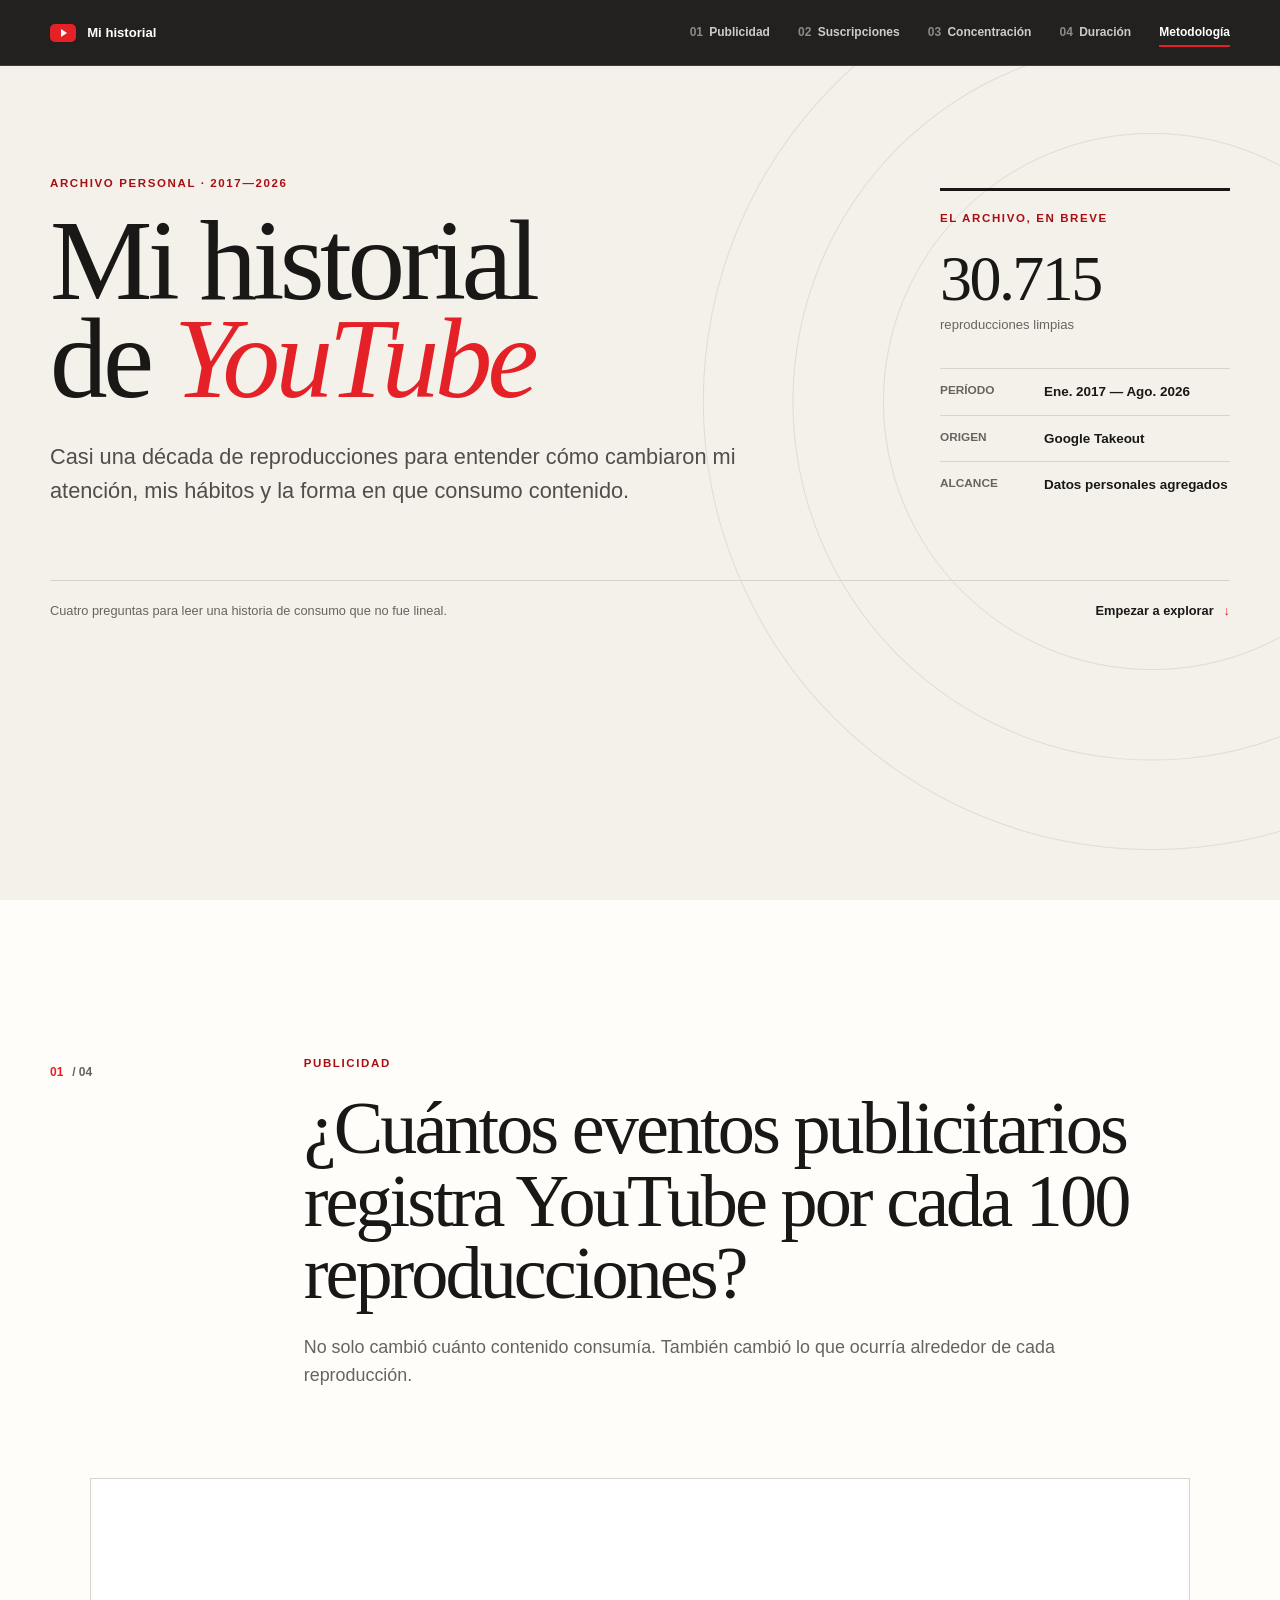
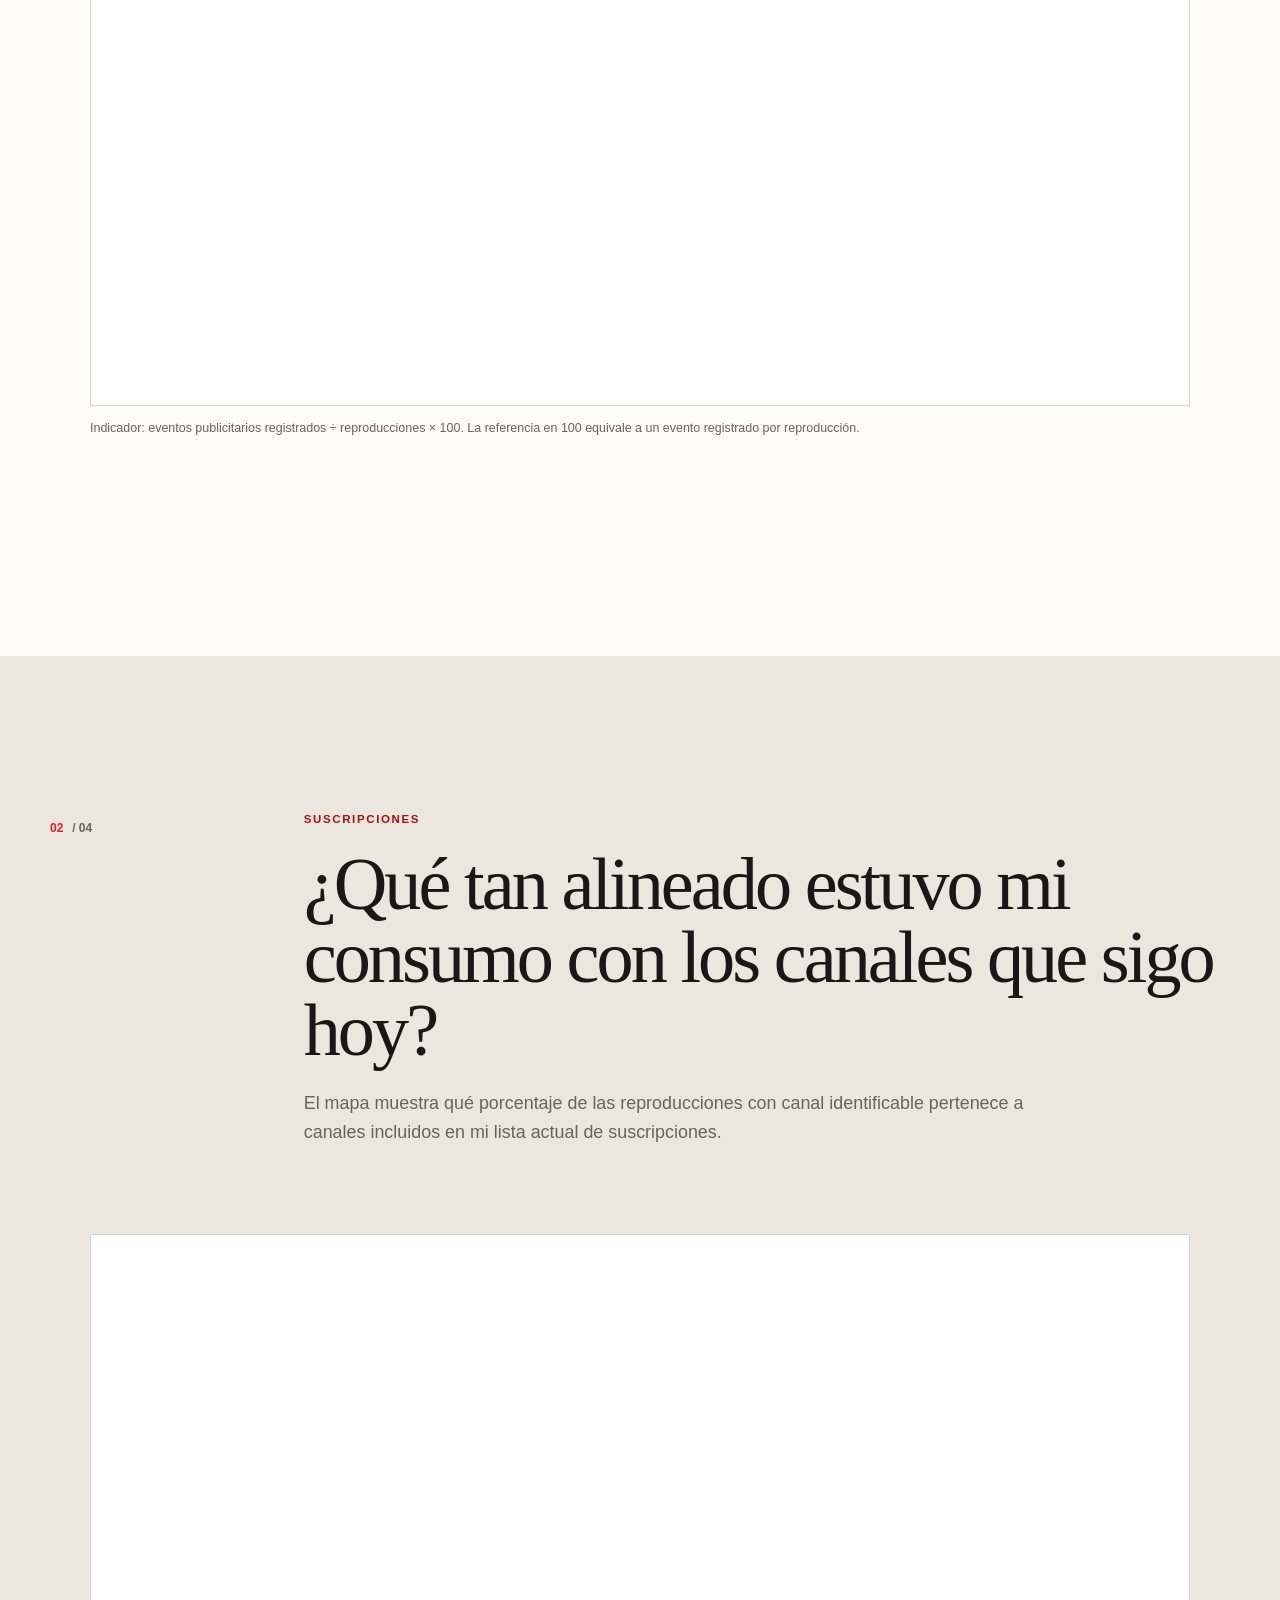
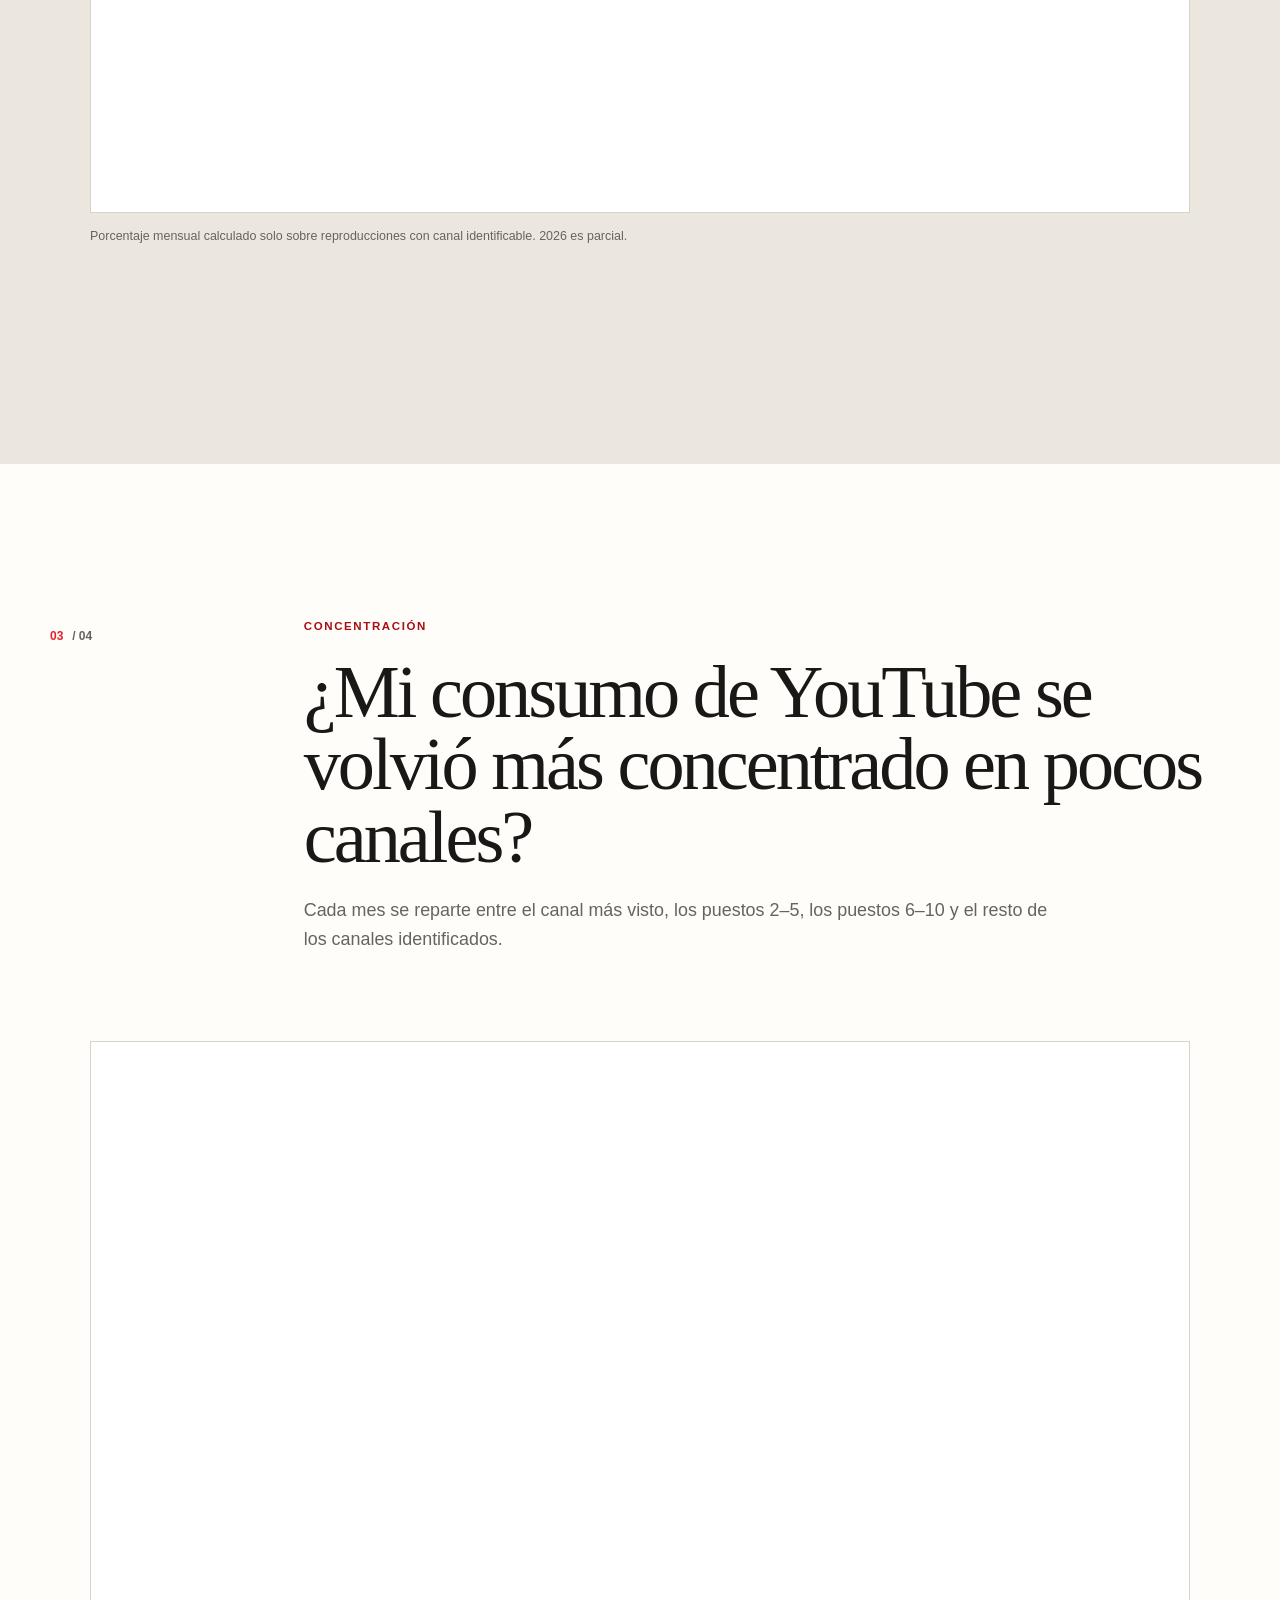
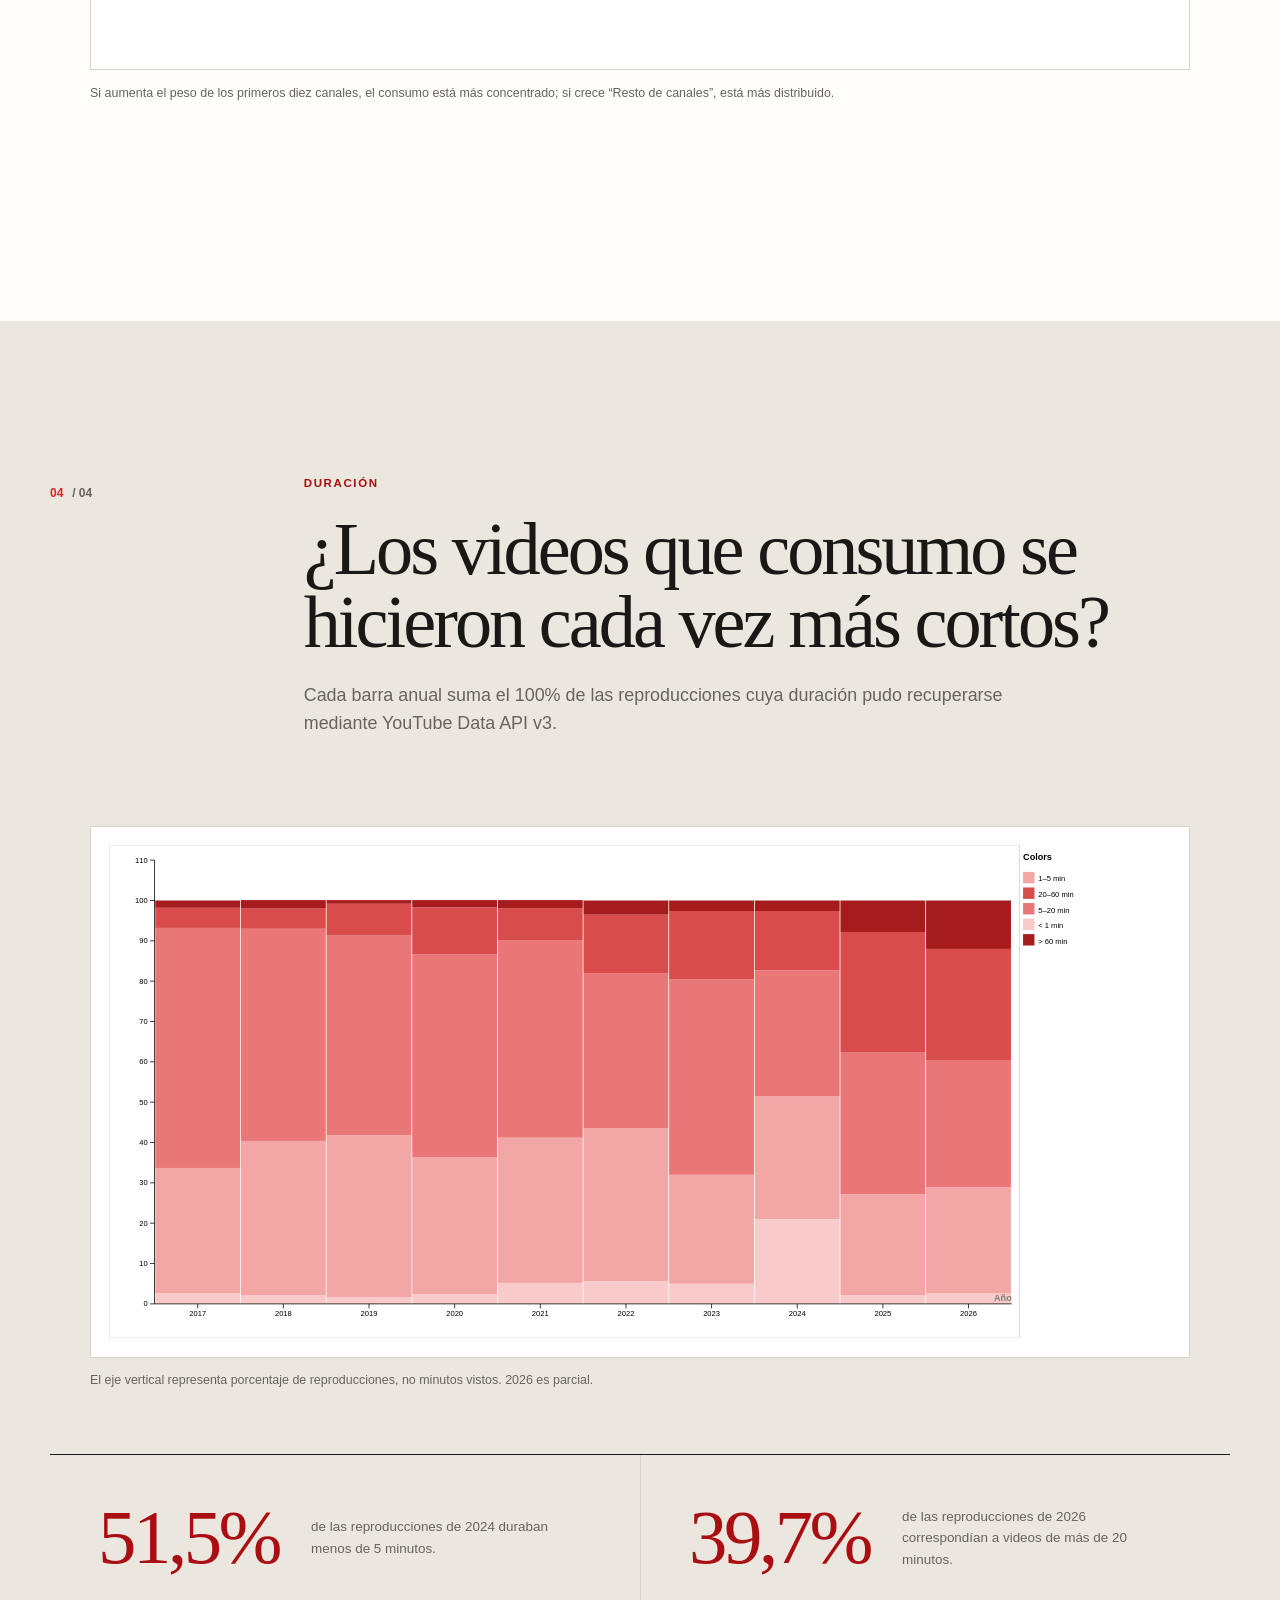
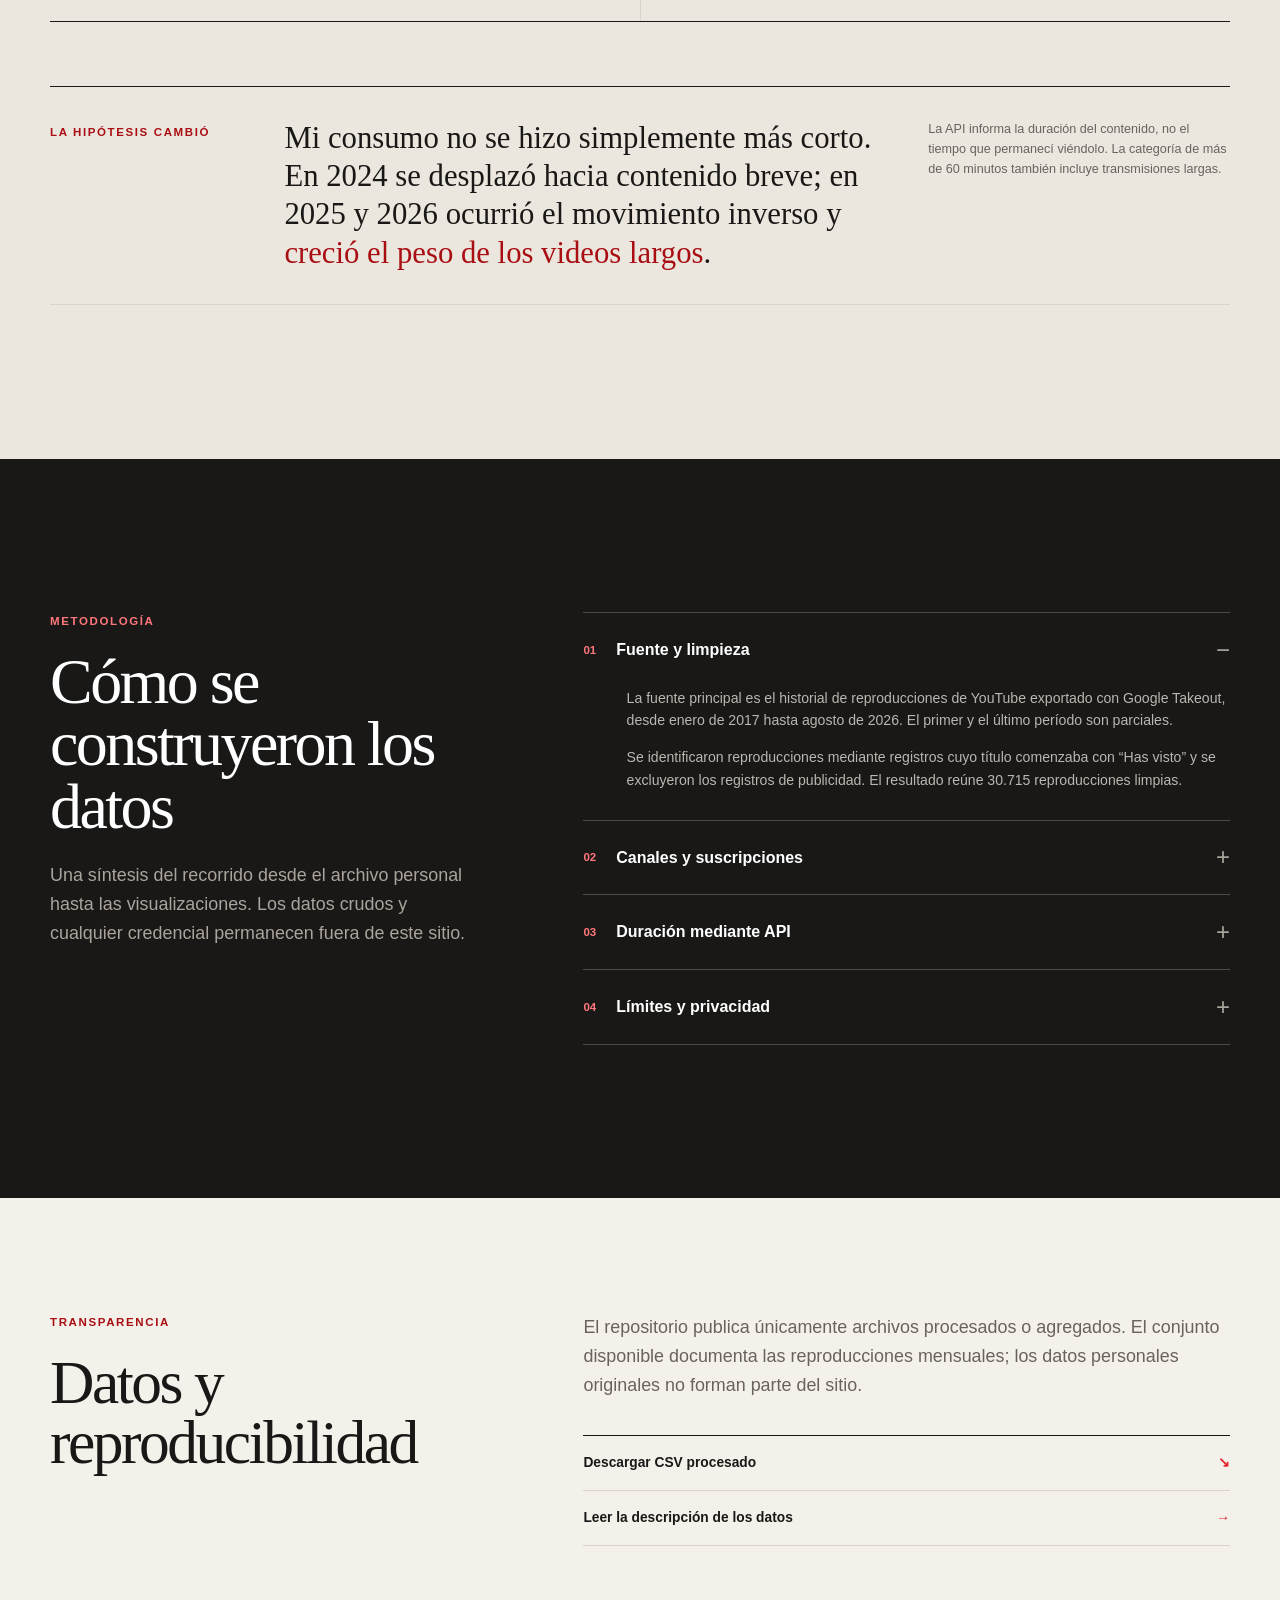
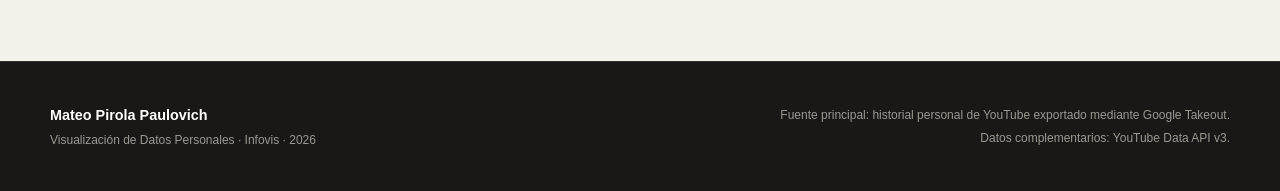
==== commit 73a5e097: "." ====
--- a/tp-datospersonales/index.html
+++ b/tp-datospersonales/index.html
@@ -115,24 +115,8 @@
             </figcaption>
           </figure>
 
-          <aside class="insight reveal" aria-label="Hallazgo sobre publicidad">
-            <p class="insight-tag">Hallazgo</p>
-            <p class="insight-copy">
-              En 2026 el registro se acerca a <strong>dos eventos publicitarios por reproducción</strong>.
-              Es una medición de eventos de Takeout: no equivale necesariamente a cortes publicitarios completos.
-            </p>
-            <p class="insight-note">
-              El descenso de 2025 coincide con un período en el que utilicé un bloqueador de anuncios,
-              pero es una hipótesis personal y no una causa demostrada. 2026 es parcial.
-            </p>
-          </aside>
-        </div>
-      </section>
-
-      <div class="narrative-bridge page-width reveal">
-        <span aria-hidden="true">02</span>
-        <p>Pero consumir más no significa necesariamente volver siempre a los mismos lugares.</p>
-      </div>
+        </div>
+      </section>
 
       <section class="story-section story-section--tinted" id="suscripciones" aria-labelledby="suscripciones-title">
         <div class="page-width">
@@ -168,24 +152,8 @@
             </figcaption>
           </figure>
 
-          <aside class="insight reveal" aria-label="Hallazgo sobre suscripciones">
-            <p class="insight-tag">Cómo leerlo</p>
-            <p class="insight-copy">
-              Una menor coincidencia indica que una parte mayor del consumo provenía de canales que
-              <strong>hoy no forman parte de mis suscripciones</strong>.
-            </p>
-            <p class="insight-note">
-              La lista fue exportada en 2026. El gráfico no permite saber cuándo me suscribí a cada canal
-              ni atribuir una coincidencia baja al algoritmo.
-            </p>
-          </aside>
-        </div>
-      </section>
-
-      <div class="narrative-bridge page-width reveal">
-        <span aria-hidden="true">03</span>
-        <p>Una cosa es seguir un canal. Otra es cuánto espacio termina ocupando dentro del consumo.</p>
-      </div>
+        </div>
+      </section>
 
       <section class="story-section" id="concentracion" aria-labelledby="concentracion-title">
         <div class="page-width">
@@ -222,24 +190,8 @@
             </figcaption>
           </figure>
 
-          <aside class="insight reveal" aria-label="Hallazgo sobre concentración">
-            <p class="insight-tag">Hallazgo</p>
-            <p class="insight-copy">
-              No hay una tendencia lineal perfecta. Desde 2021 aparecen períodos en los que
-              <strong>pocos canales explican una parte mayor</strong> de las reproducciones.
-            </p>
-            <p class="insight-note">
-              El pico de enero de 2024 debe leerse con cautela: ese mes reúne aproximadamente
-              15 reproducciones con canal identificado y solo 6 canales distintos.
-            </p>
-          </aside>
-        </div>
-      </section>
-
-      <div class="narrative-bridge page-width reveal">
-        <span aria-hidden="true">04</span>
-        <p>La transformación no ocurrió solo en qué canales veía, sino en el tipo de atención que pedían los videos.</p>
-      </div>
+        </div>
+      </section>
 
       <section class="story-section story-section--tinted" id="duracion" aria-labelledby="duracion-title">
         <div class="page-width">
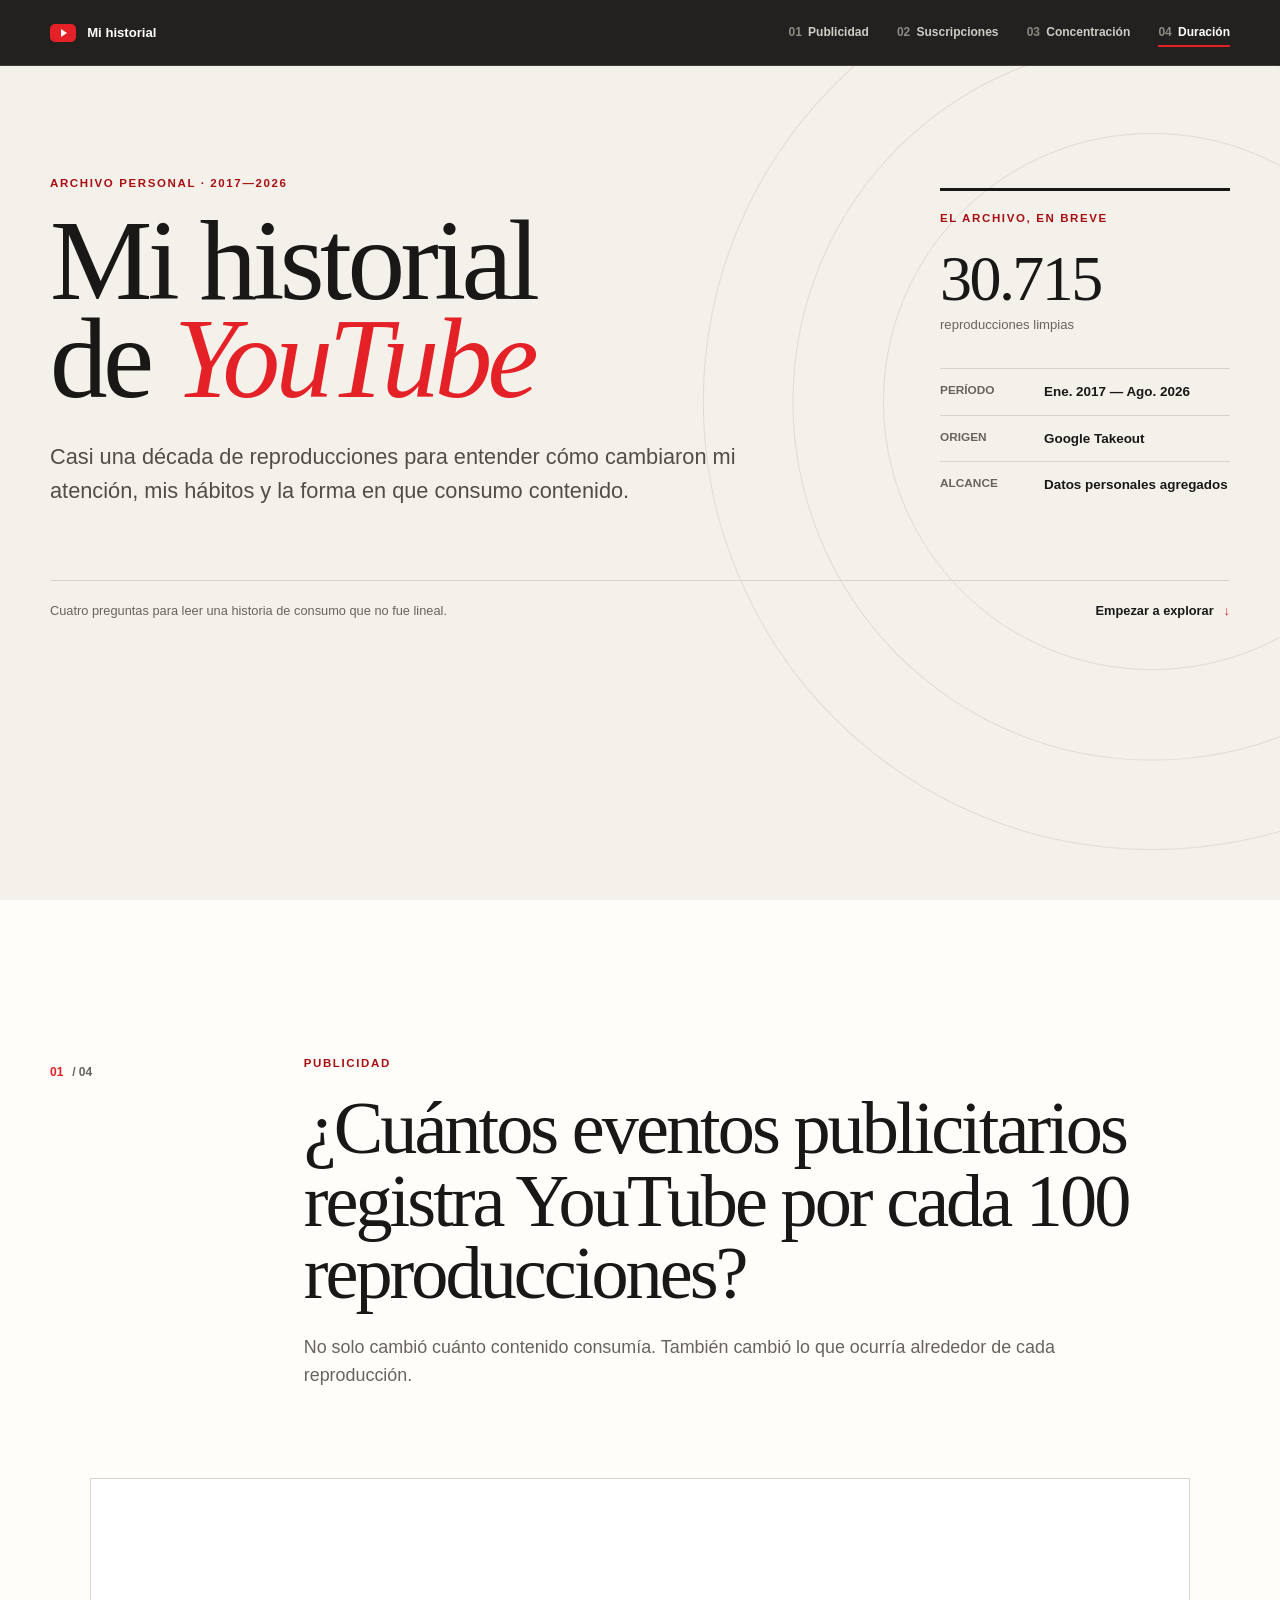
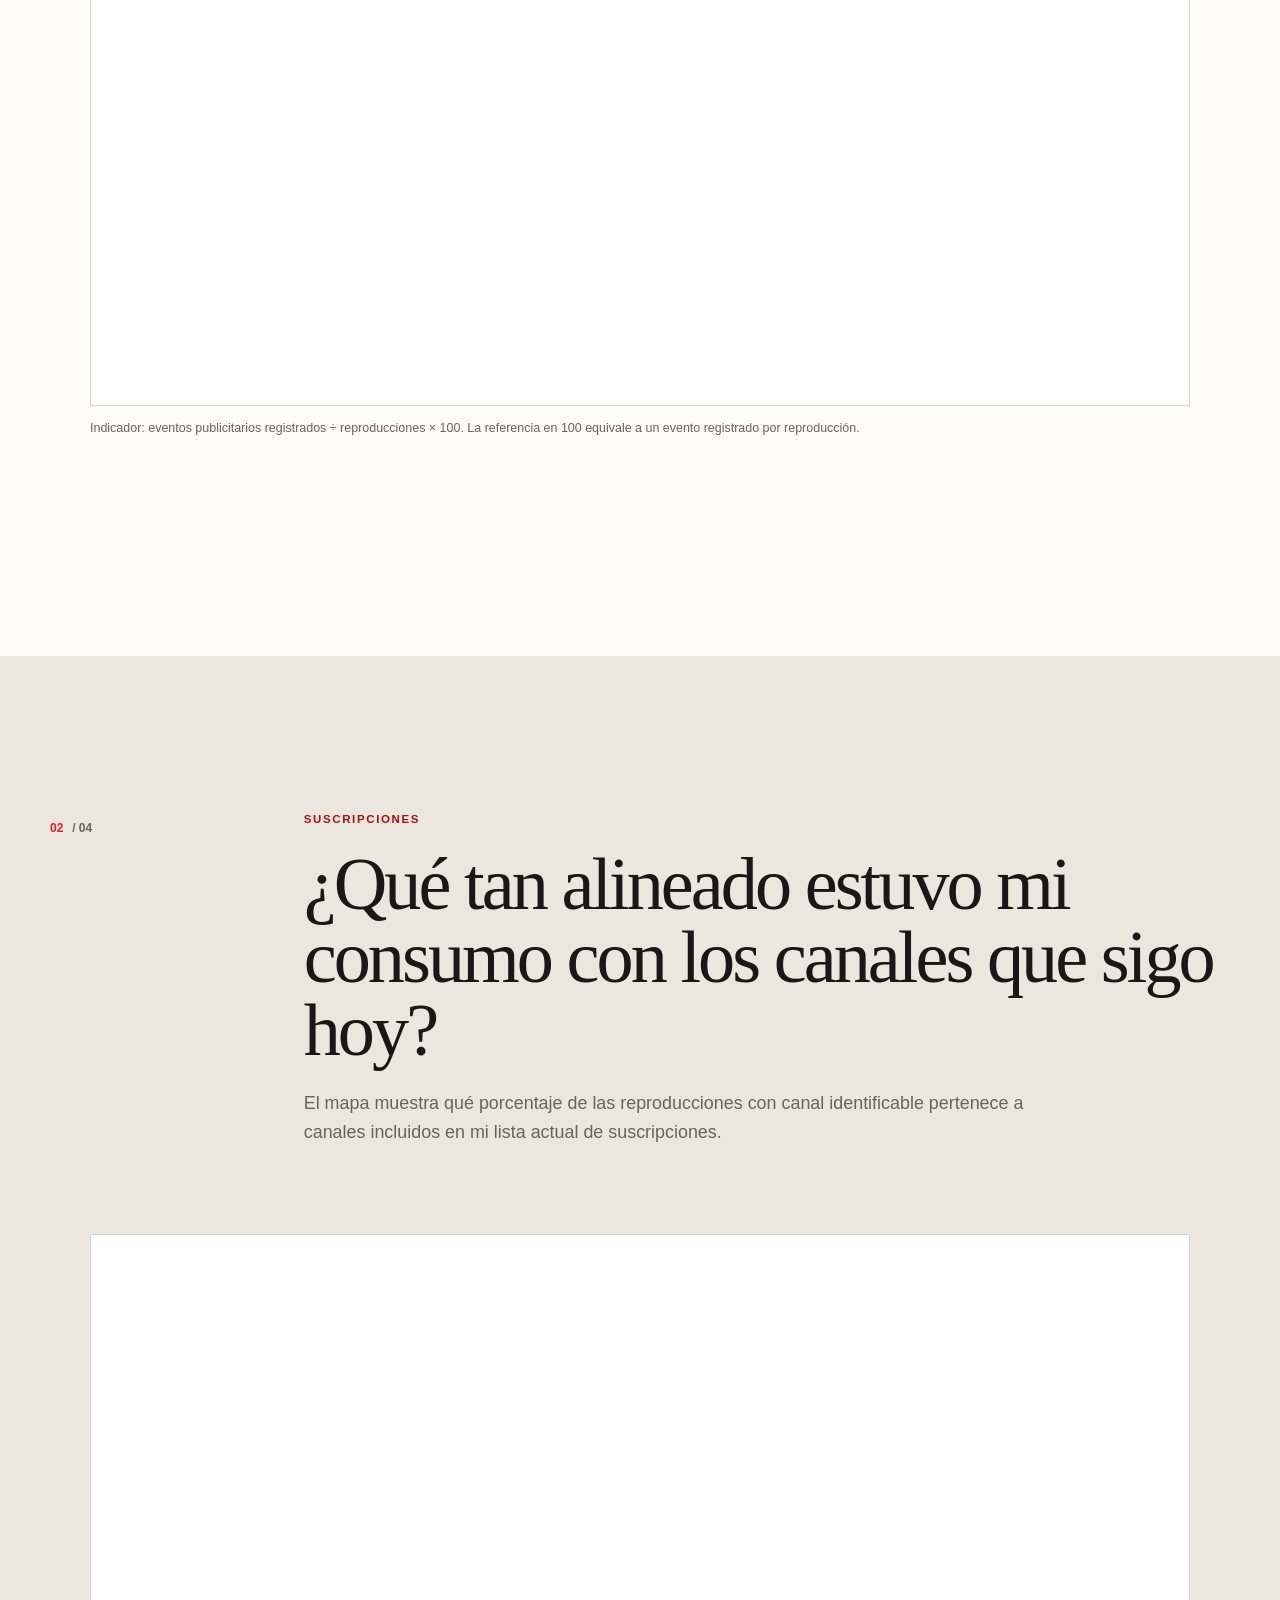
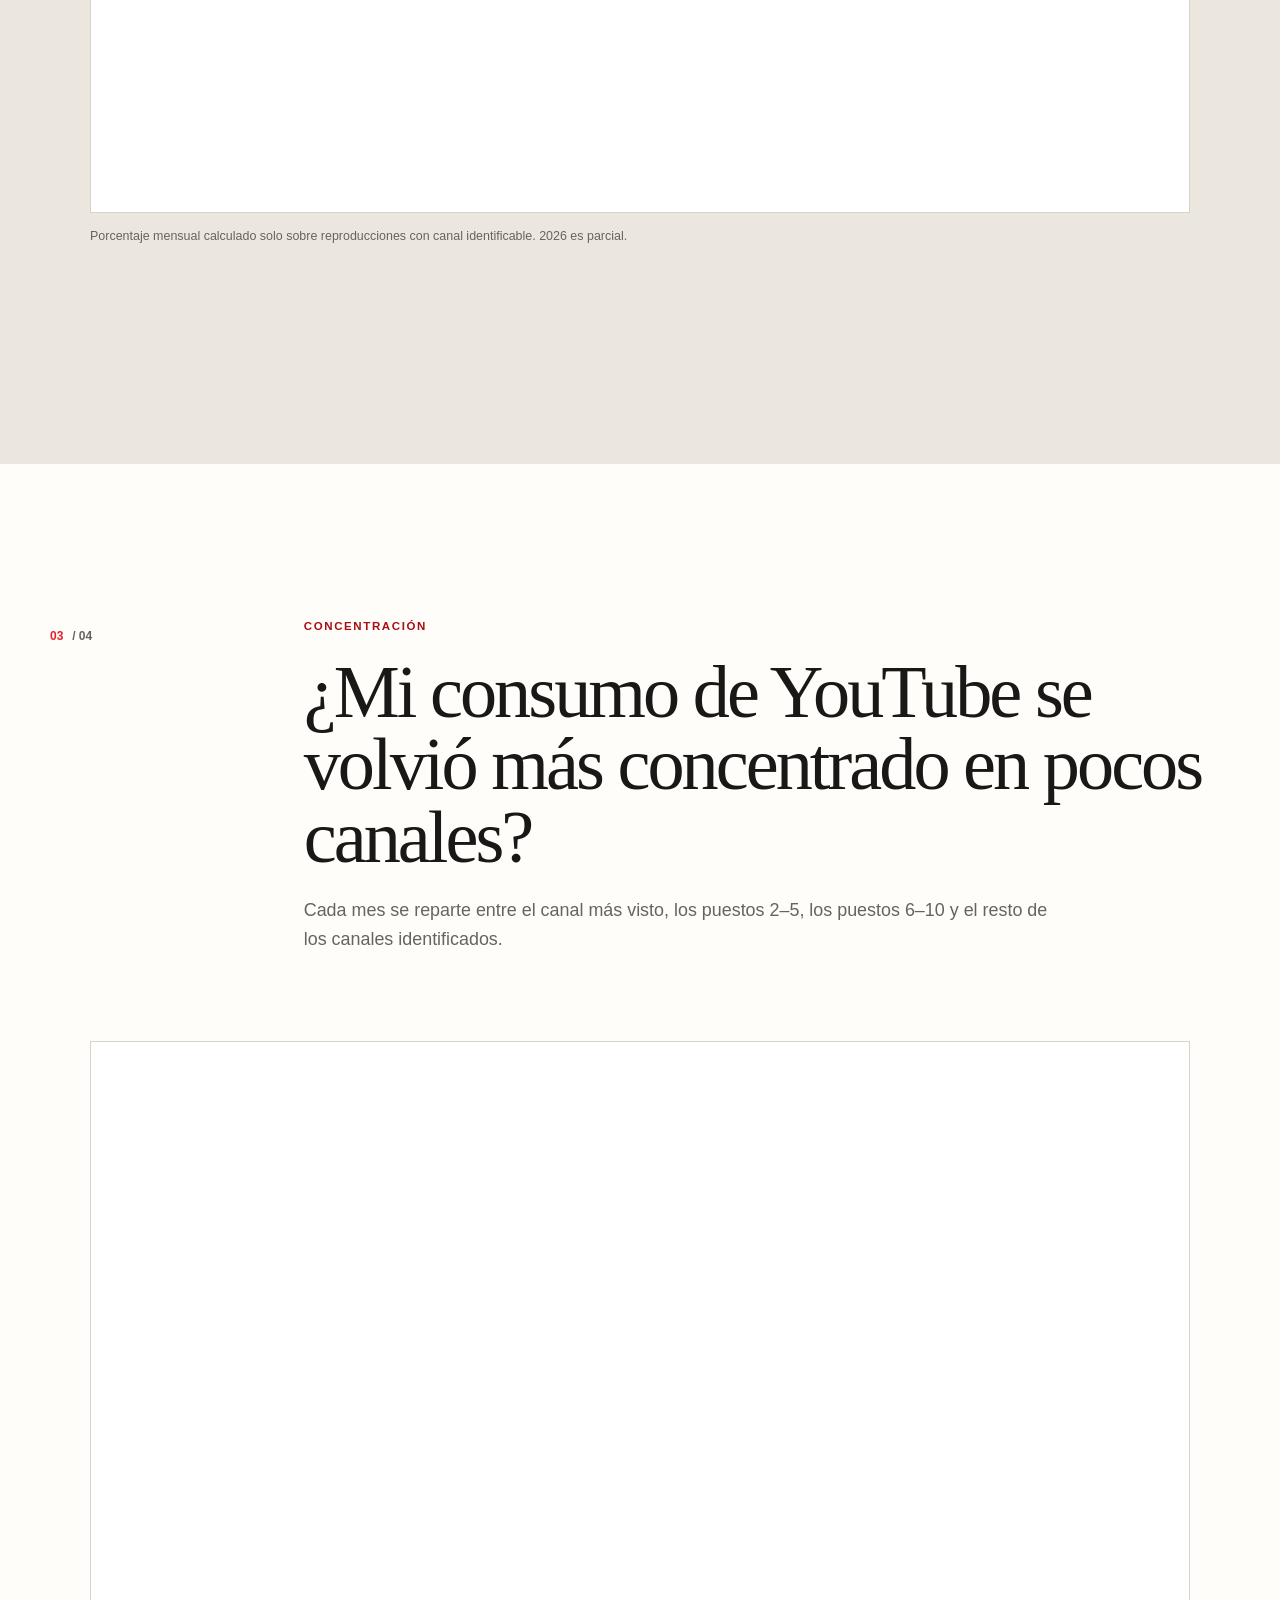
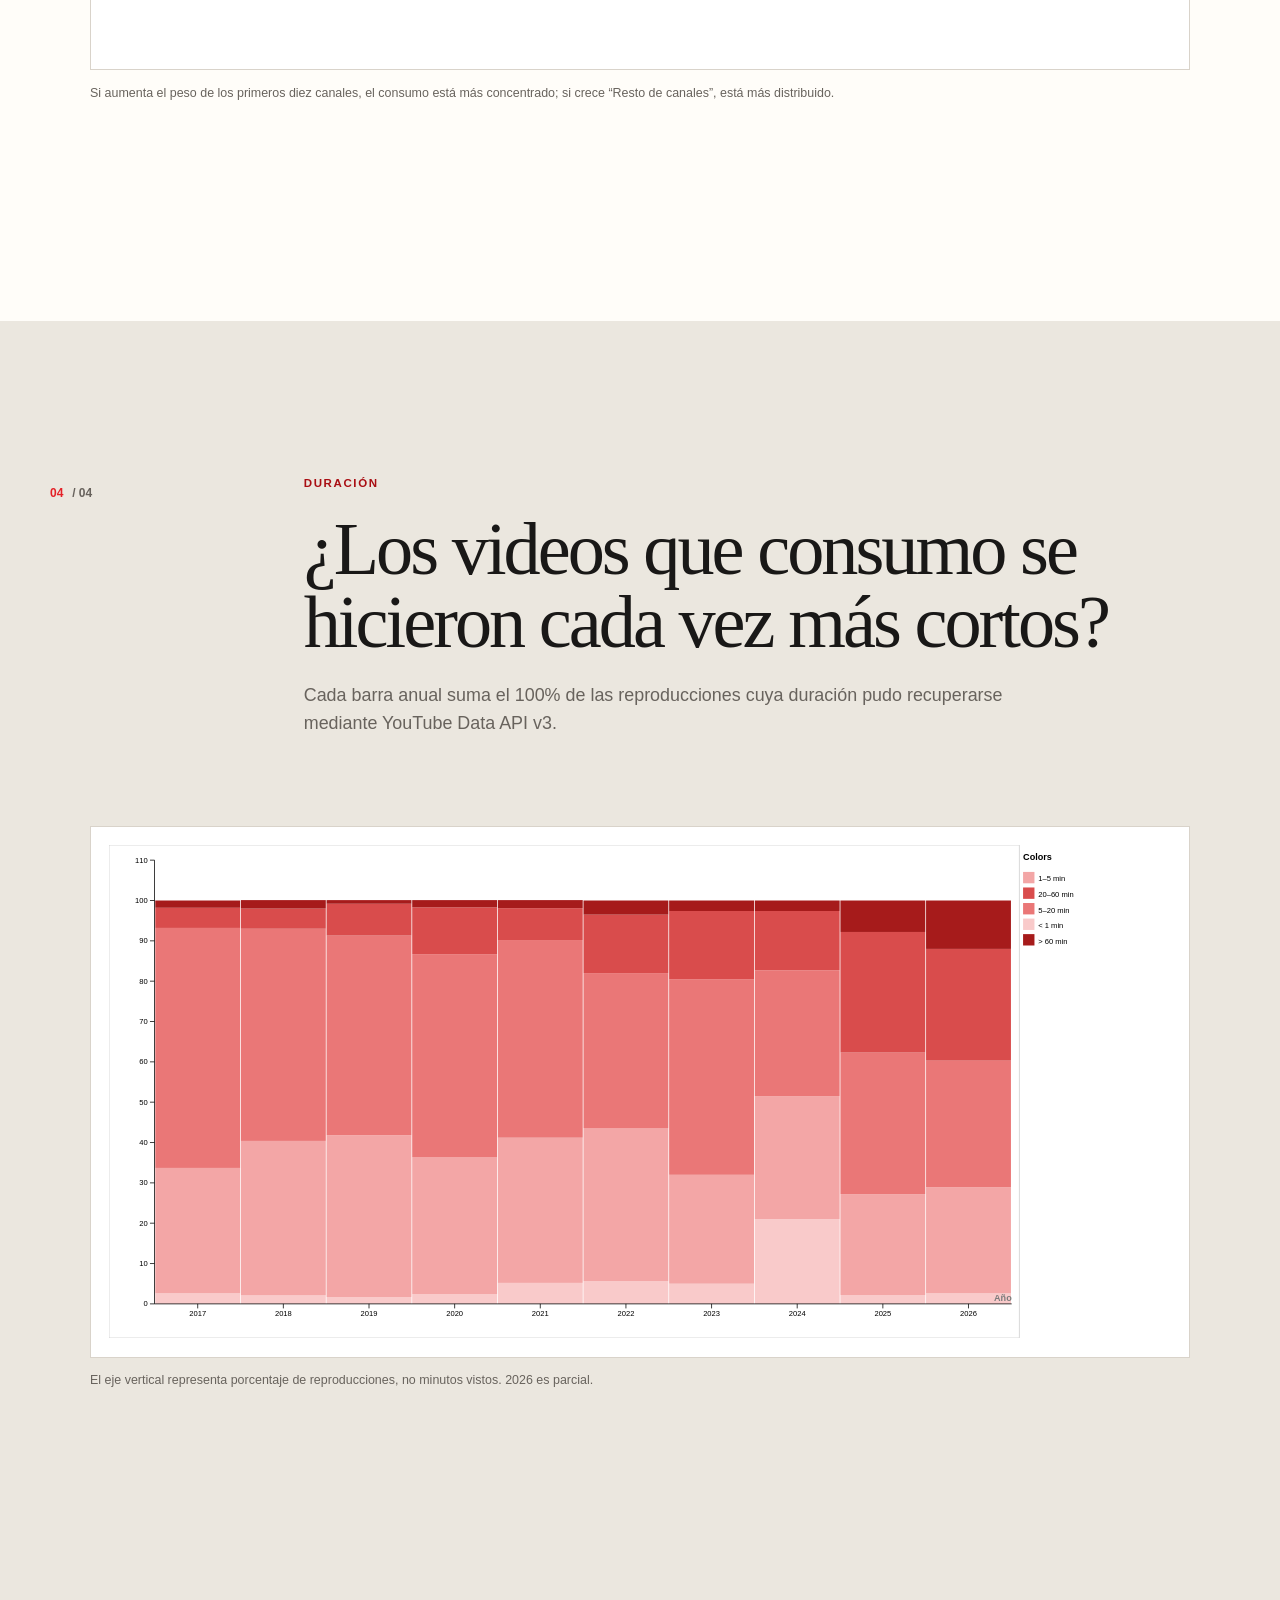
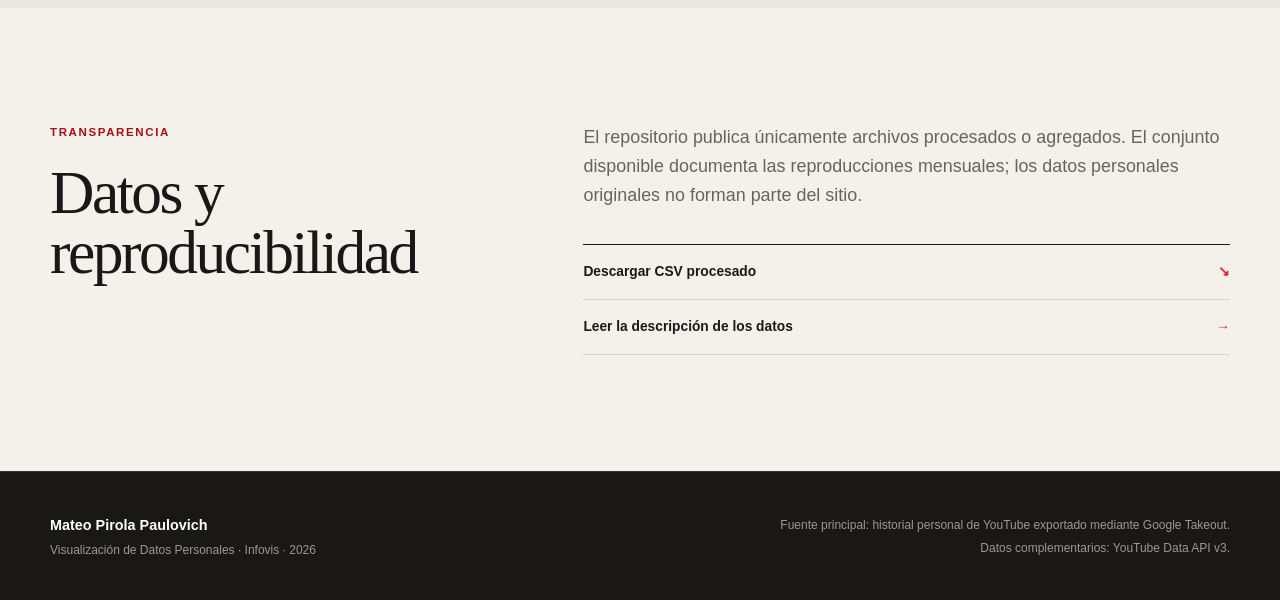
==== commit a2bd4789: "." ====
--- a/tp-datospersonales/index.html
+++ b/tp-datospersonales/index.html
@@ -29,7 +29,6 @@
           <a href="#suscripciones"><span>02</span> Suscripciones</a>
           <a href="#concentracion"><span>03</span> Concentración</a>
           <a href="#duracion"><span>04</span> Duración</a>
-          <a href="#metodologia">Metodología</a>
         </div>
       </div>
     </nav>
@@ -222,97 +221,6 @@
             </figcaption>
           </figure>
 
-          <div class="duration-insights reveal" aria-label="Hallazgos sobre duración">
-            <article>
-              <strong class="animated-number" data-target="51.5" data-decimals="1">51,5%</strong>
-              <p>de las reproducciones de 2024 duraban menos de 5 minutos.</p>
-            </article>
-            <article>
-              <strong class="animated-number" data-target="39.7" data-decimals="1">39,7%</strong>
-              <p>de las reproducciones de 2026 correspondían a videos de más de 20 minutos.</p>
-            </article>
-          </div>
-
-          <aside class="insight reveal" aria-label="Interpretación sobre duración">
-            <p class="insight-tag">La hipótesis cambió</p>
-            <p class="insight-copy">
-              Mi consumo no se hizo simplemente más corto. En 2024 se desplazó hacia contenido breve;
-              en 2025 y 2026 ocurrió el movimiento inverso y <strong>creció el peso de los videos largos</strong>.
-            </p>
-            <p class="insight-note">
-              La API informa la duración del contenido, no el tiempo que permanecí viéndolo.
-              La categoría de más de 60 minutos también incluye transmisiones largas.
-            </p>
-          </aside>
-        </div>
-      </section>
-
-      <section class="methodology" id="metodologia" aria-labelledby="metodologia-title">
-        <div class="page-width methodology-grid">
-          <header class="methodology-header reveal">
-            <p class="section-label">Metodología</p>
-            <h2 id="metodologia-title">Cómo se construyeron los datos</h2>
-            <p>
-              Una síntesis del recorrido desde el archivo personal hasta las visualizaciones.
-              Los datos crudos y cualquier credencial permanecen fuera de este sitio.
-            </p>
-          </header>
-
-          <div class="methodology-details reveal">
-            <details open>
-              <summary><span>01</span> Fuente y limpieza</summary>
-              <div class="details-copy">
-                <p>
-                  La fuente principal es el historial de reproducciones de YouTube exportado con Google Takeout,
-                  desde enero de 2017 hasta agosto de 2026. El primer y el último período son parciales.
-                </p>
-                <p>
-                  Se identificaron reproducciones mediante registros cuyo título comenzaba con “Has visto”
-                  y se excluyeron los registros de publicidad. El resultado reúne 30.715 reproducciones limpias.
-                </p>
-              </div>
-            </details>
-
-            <details>
-              <summary><span>02</span> Canales y suscripciones</summary>
-              <div class="details-copy">
-                <p>
-                  Aproximadamente 27.010 reproducciones tenían un canal identificable. La lista de suscripciones
-                  corresponde a la exportación de 2026: no reconstruye la fecha histórica de cada suscripción.
-                </p>
-                <p>
-                  También se exportaron búsquedas y otros datos de Takeout para análisis exploratorios,
-                  pero no se publican los archivos personales originales.
-                </p>
-              </div>
-            </details>
-
-            <details>
-              <summary><span>03</span> Duración mediante API</summary>
-              <div class="details-copy">
-                <p>
-                  Se extrajeron aproximadamente 25.702 IDs únicos. YouTube Data API v3 permitió recuperar
-                  la duración para cerca de 27.007 reproducciones del historial.
-                </p>
-                <p>
-                  Algunos videos no pudieron enriquecerse porque fueron eliminados, pasaron a ser privados
-                  o dejaron de estar disponibles. En streams, la duración de la API no es tiempo efectivamente visto.
-                </p>
-              </div>
-            </details>
-
-            <details>
-              <summary><span>04</span> Límites y privacidad</summary>
-              <div class="details-copy">
-                <ul>
-                  <li>Los eventos publicitarios no equivalen necesariamente a cortes completos.</li>
-                  <li>Las relaciones visuales no prueban causalidad.</li>
-                  <li>2026 representa un período parcial.</li>
-                  <li>Los JSON crudos de Takeout y las credenciales de API no se publican.</li>
-                </ul>
-              </div>
-            </details>
-          </div>
         </div>
       </section>
 
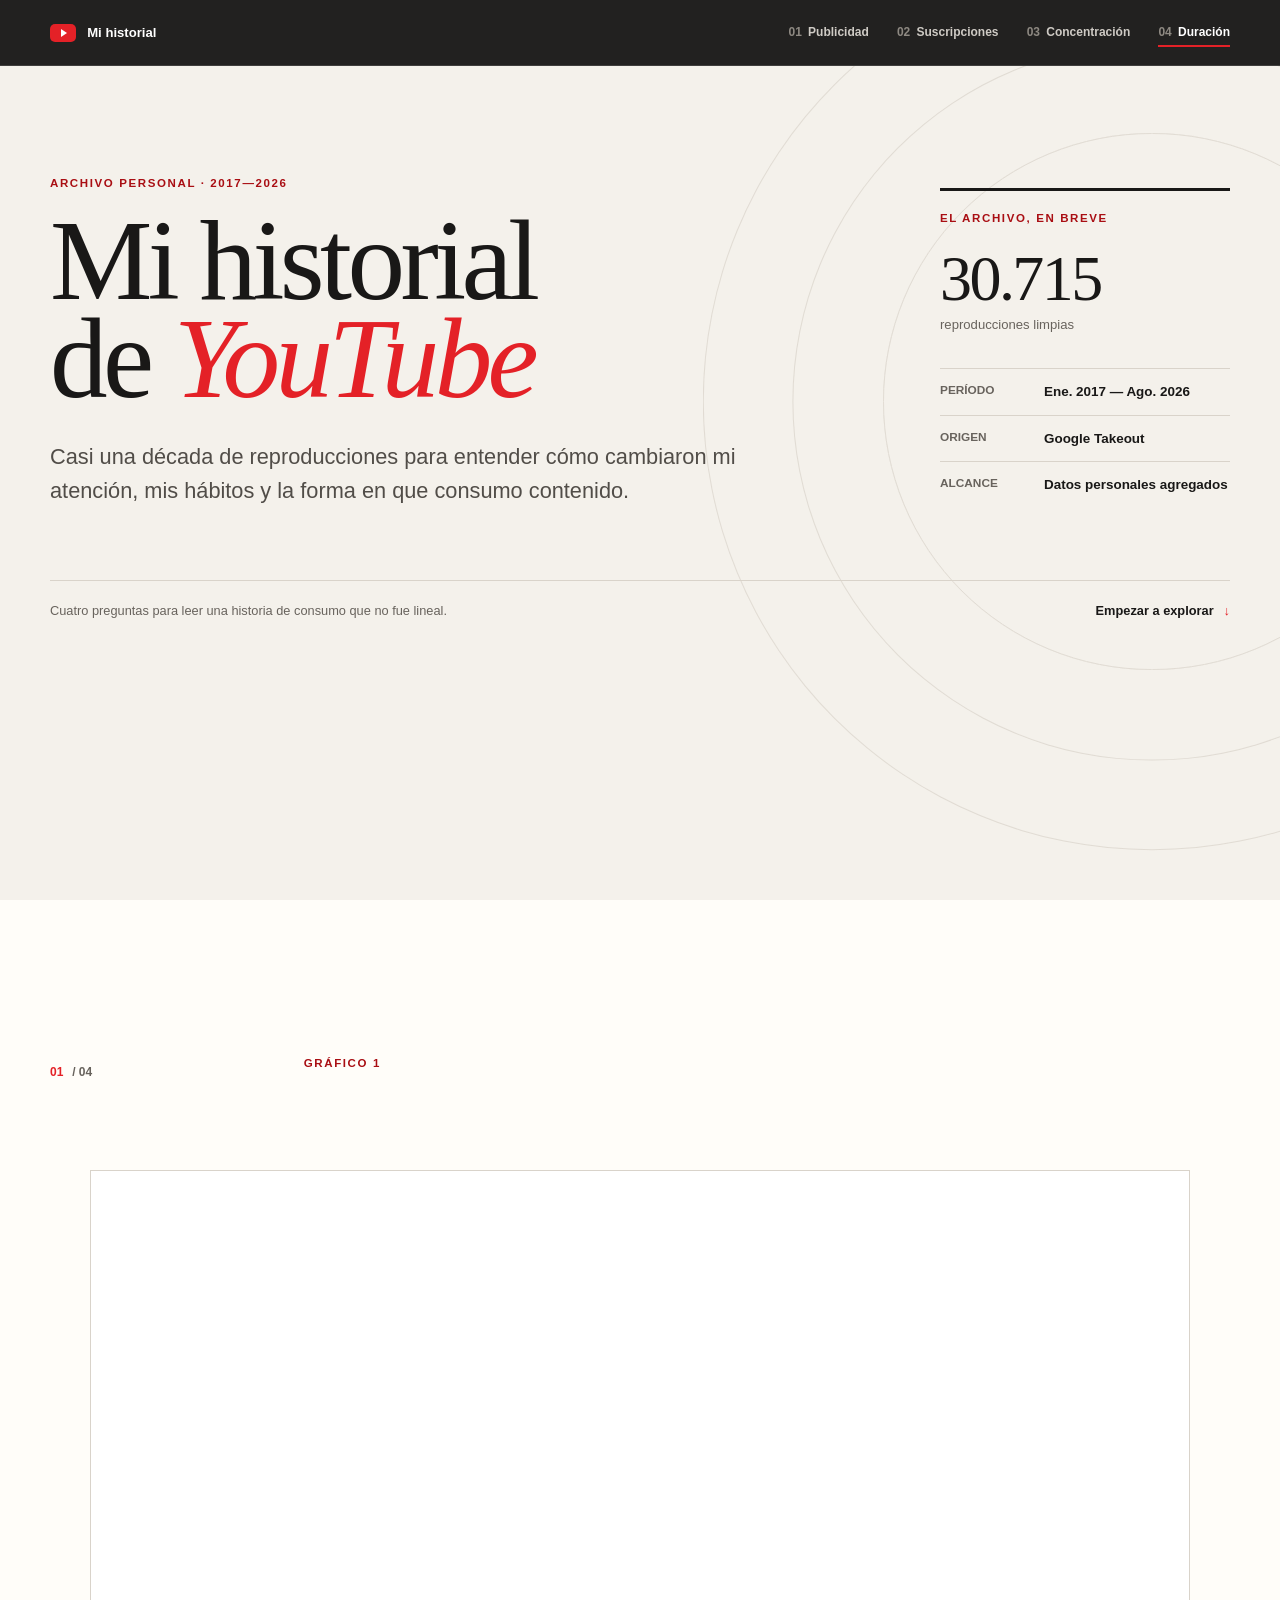
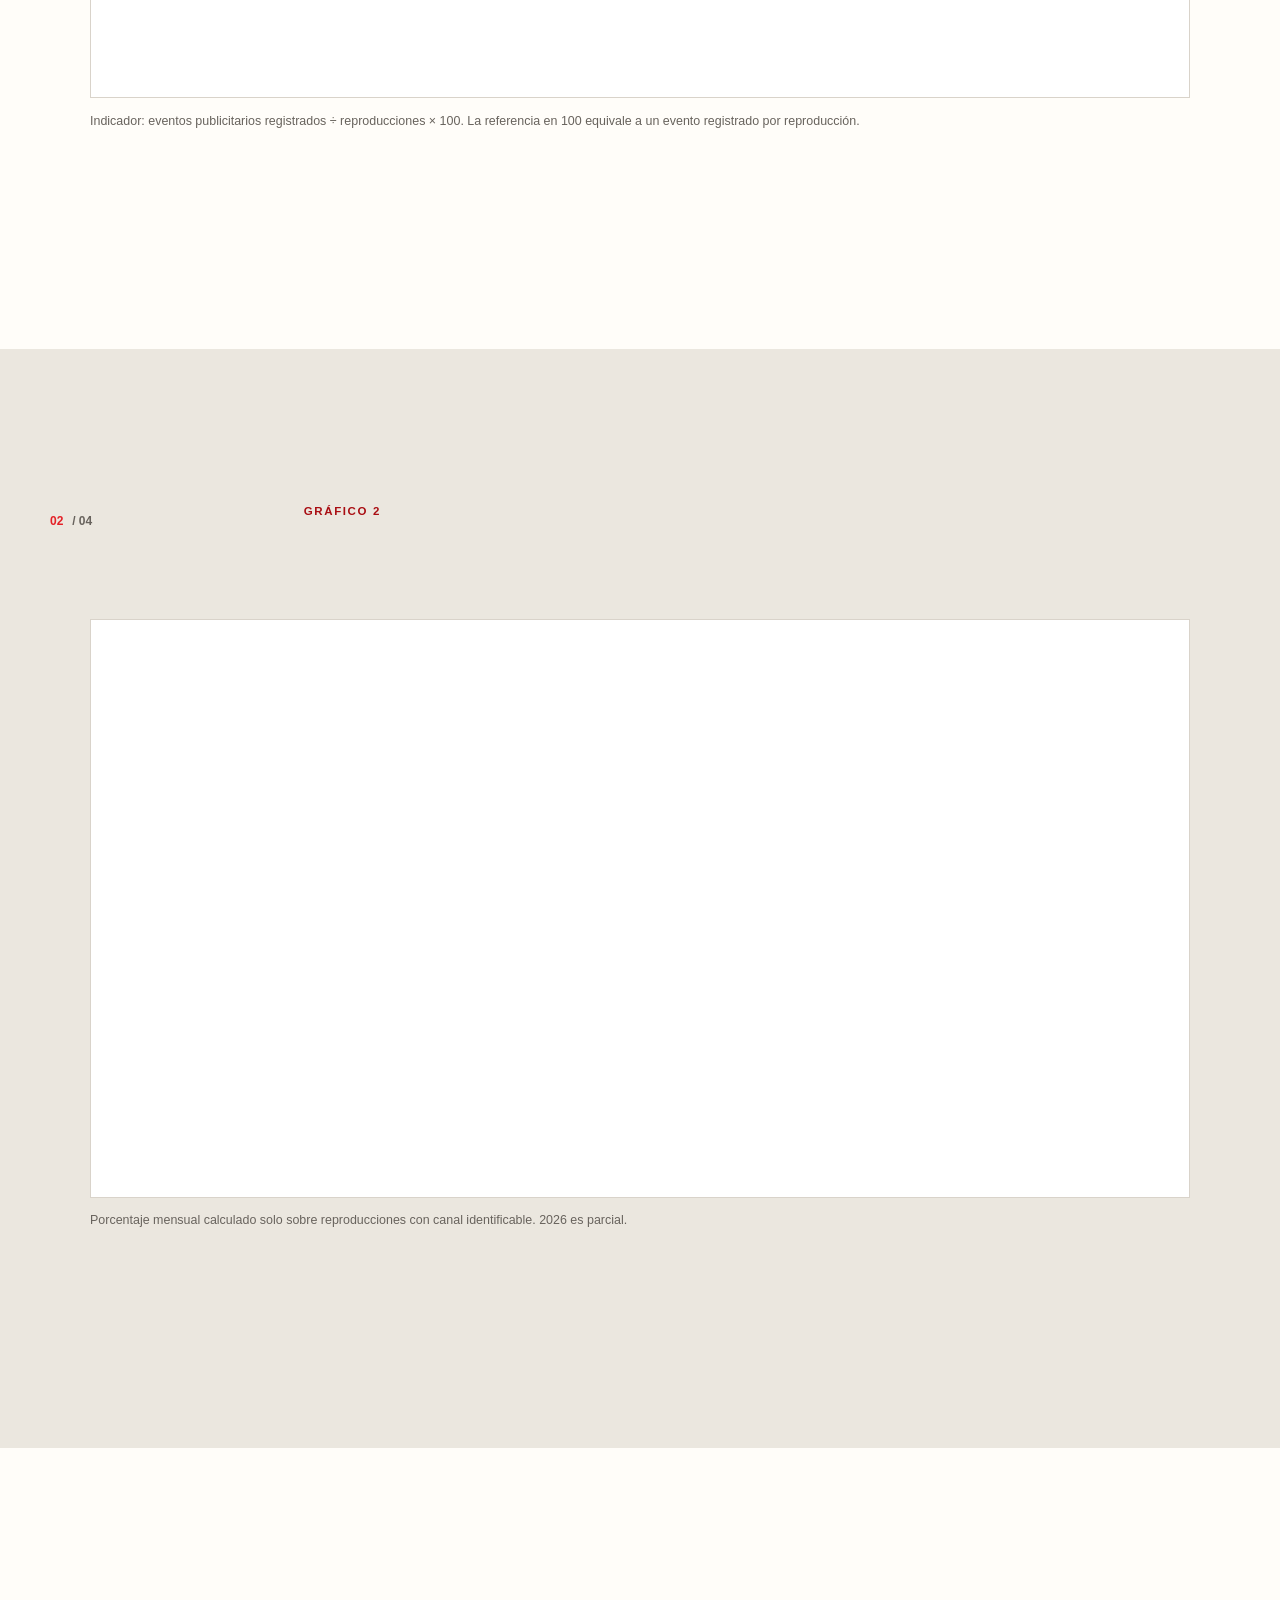
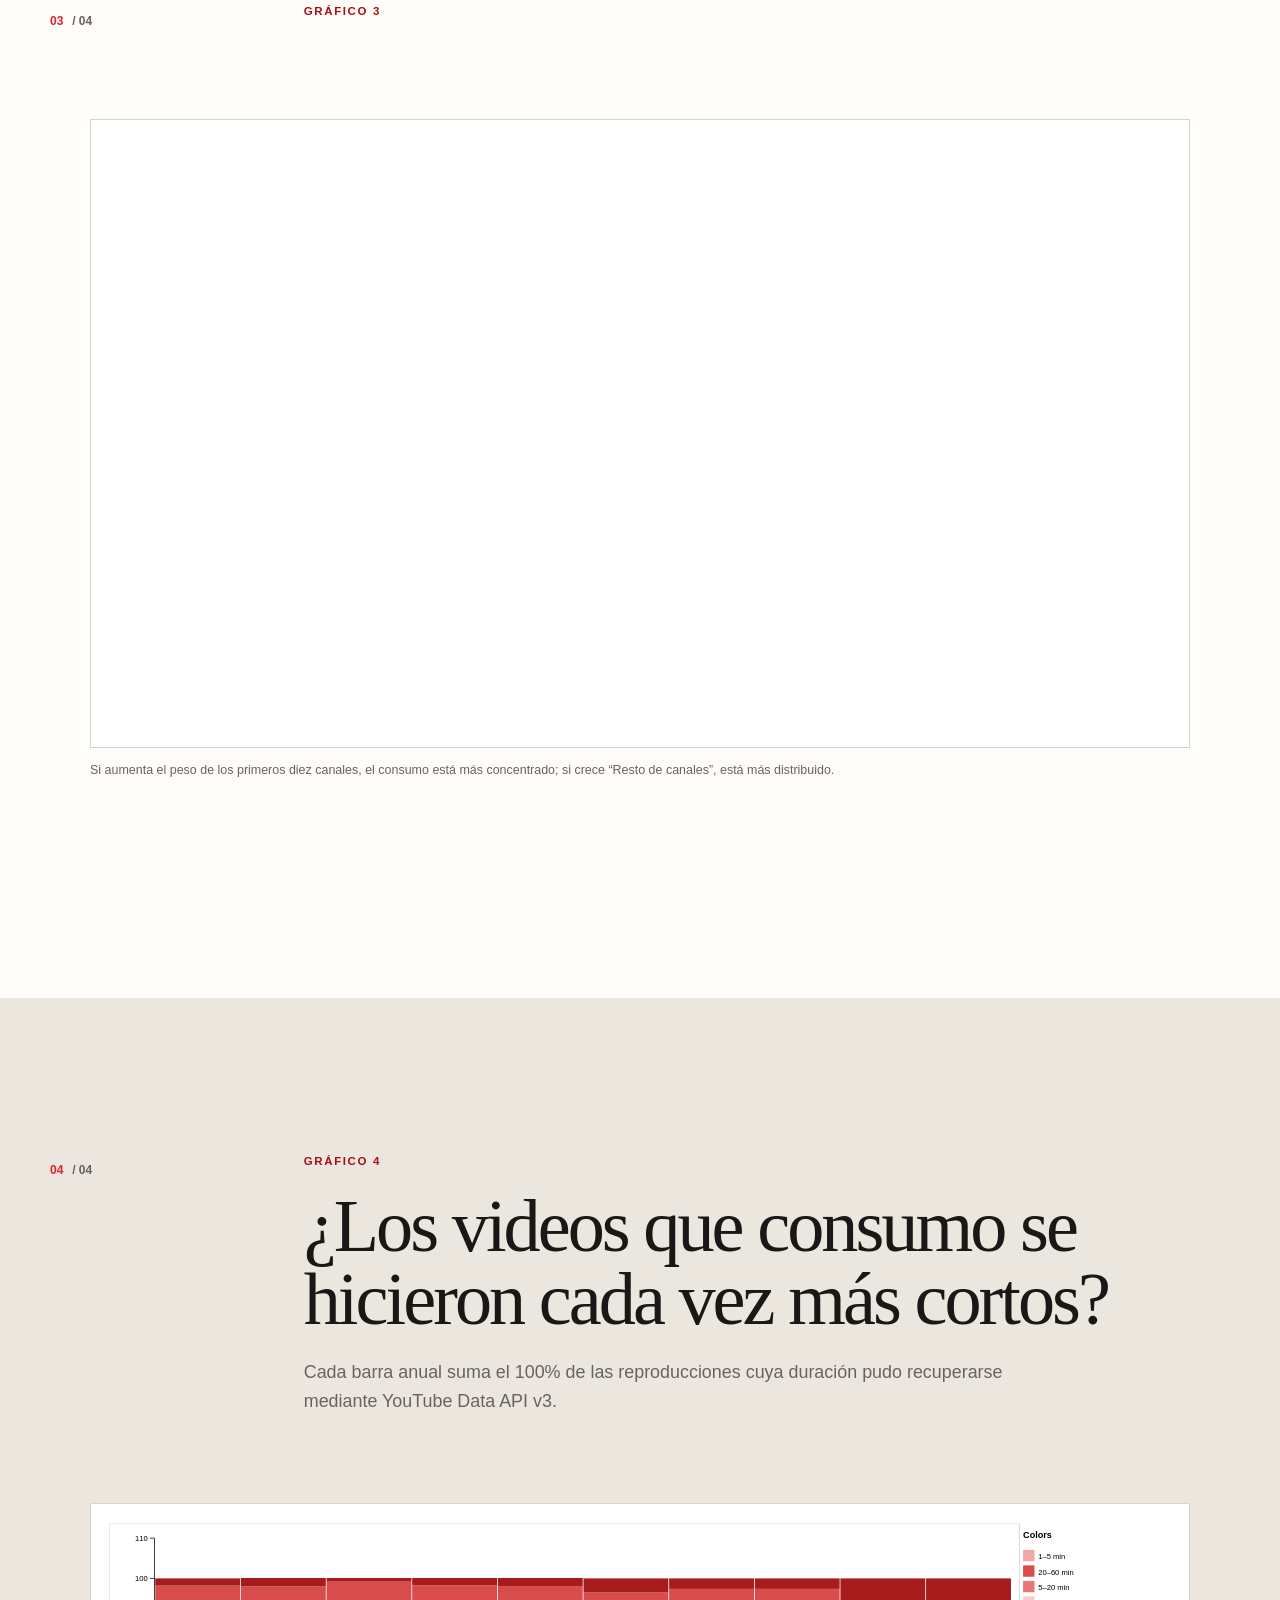
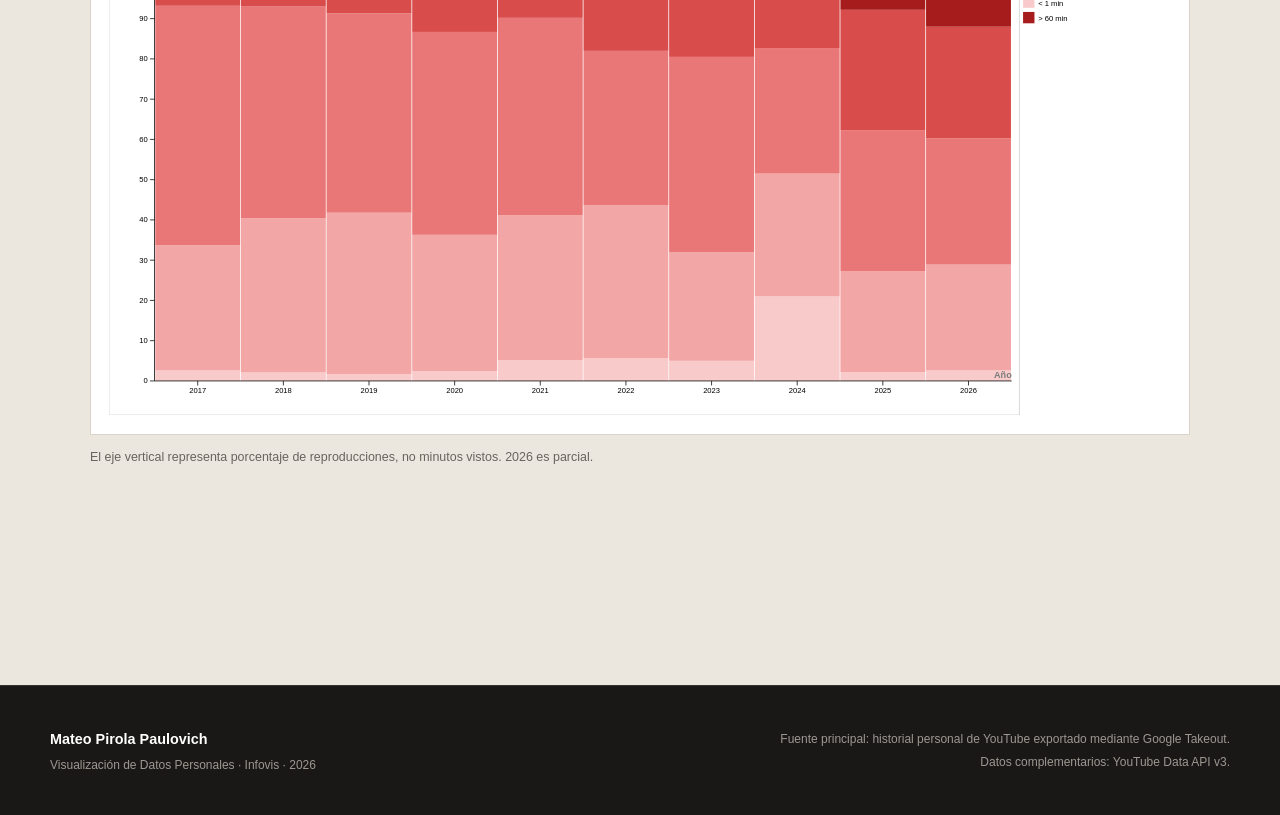
==== commit 40cee036: "." ====
--- a/tp-datospersonales/index.html
+++ b/tp-datospersonales/index.html
@@ -81,12 +81,7 @@
               <span>01</span><span>/ 04</span>
             </div>
             <div class="section-intro">
-              <p class="section-label">Publicidad</p>
-              <h2 id="publicidad-title">¿Cuántos eventos publicitarios registra YouTube por cada 100 reproducciones?</h2>
-              <p>
-                No solo cambió cuánto contenido consumía. También cambió lo que ocurría alrededor
-                de cada reproducción.
-              </p>
+              <h2 class="section-label graph-label" id="publicidad-title">Gráfico 1</h2>
             </div>
           </header>
 
@@ -124,12 +119,7 @@
               <span>02</span><span>/ 04</span>
             </div>
             <div class="section-intro">
-              <p class="section-label">Suscripciones</p>
-              <h2 id="suscripciones-title">¿Qué tan alineado estuvo mi consumo con los canales que sigo hoy?</h2>
-              <p>
-                El mapa muestra qué porcentaje de las reproducciones con canal identificable pertenece
-                a canales incluidos en mi lista actual de suscripciones.
-              </p>
+              <h2 class="section-label graph-label" id="suscripciones-title">Gráfico 2</h2>
             </div>
           </header>
 
@@ -161,12 +151,7 @@
               <span>03</span><span>/ 04</span>
             </div>
             <div class="section-intro">
-              <p class="section-label">Concentración</p>
-              <h2 id="concentracion-title">¿Mi consumo de YouTube se volvió más concentrado en pocos canales?</h2>
-              <p>
-                Cada mes se reparte entre el canal más visto, los puestos 2–5, los puestos 6–10
-                y el resto de los canales identificados.
-              </p>
+              <h2 class="section-label graph-label" id="concentracion-title">Gráfico 3</h2>
             </div>
           </header>
 
@@ -199,7 +184,7 @@
               <span>04</span><span>/ 04</span>
             </div>
             <div class="section-intro">
-              <p class="section-label">Duración</p>
+              <p class="section-label">Gráfico 4</p>
               <h2 id="duracion-title">¿Los videos que consumo se hicieron cada vez más cortos?</h2>
               <p>
                 Cada barra anual suma el 100% de las reproducciones cuya duración pudo recuperarse
@@ -224,24 +209,6 @@
         </div>
       </section>
 
-      <section class="data-access" aria-labelledby="datos-title">
-        <div class="page-width data-access-grid reveal">
-          <div>
-            <p class="section-label">Transparencia</p>
-            <h2 id="datos-title">Datos y reproducibilidad</h2>
-          </div>
-          <div>
-            <p>
-              El repositorio publica únicamente archivos procesados o agregados. El conjunto disponible
-              documenta las reproducciones mensuales; los datos personales originales no forman parte del sitio.
-            </p>
-            <ul class="download-list">
-              <li><a href="./data/videos_por_mes_y_anio.csv" download>Descargar CSV procesado <span>↘</span></a></li>
-              <li><a href="./data/README.md">Leer la descripción de los datos <span>→</span></a></li>
-            </ul>
-          </div>
-        </div>
-      </section>
     </main>
 
     <footer class="site-footer">
--- a/tp-datospersonales/styles.css
+++ b/tp-datospersonales/styles.css
@@ -402,6 +402,17 @@
   line-height: 0.98;
 }
 
+.section-intro h2.graph-label {
+  margin-bottom: 0;
+  color: var(--accent-dark);
+  font-family: var(--sans);
+  font-size: 0.72rem;
+  font-weight: 850;
+  line-height: 1.6;
+  letter-spacing: 0.14em;
+  text-transform: uppercase;
+}
+
 .section-intro > p:last-child,
 .methodology-header > p:last-child,
 .data-access-grid > div:last-child > p {
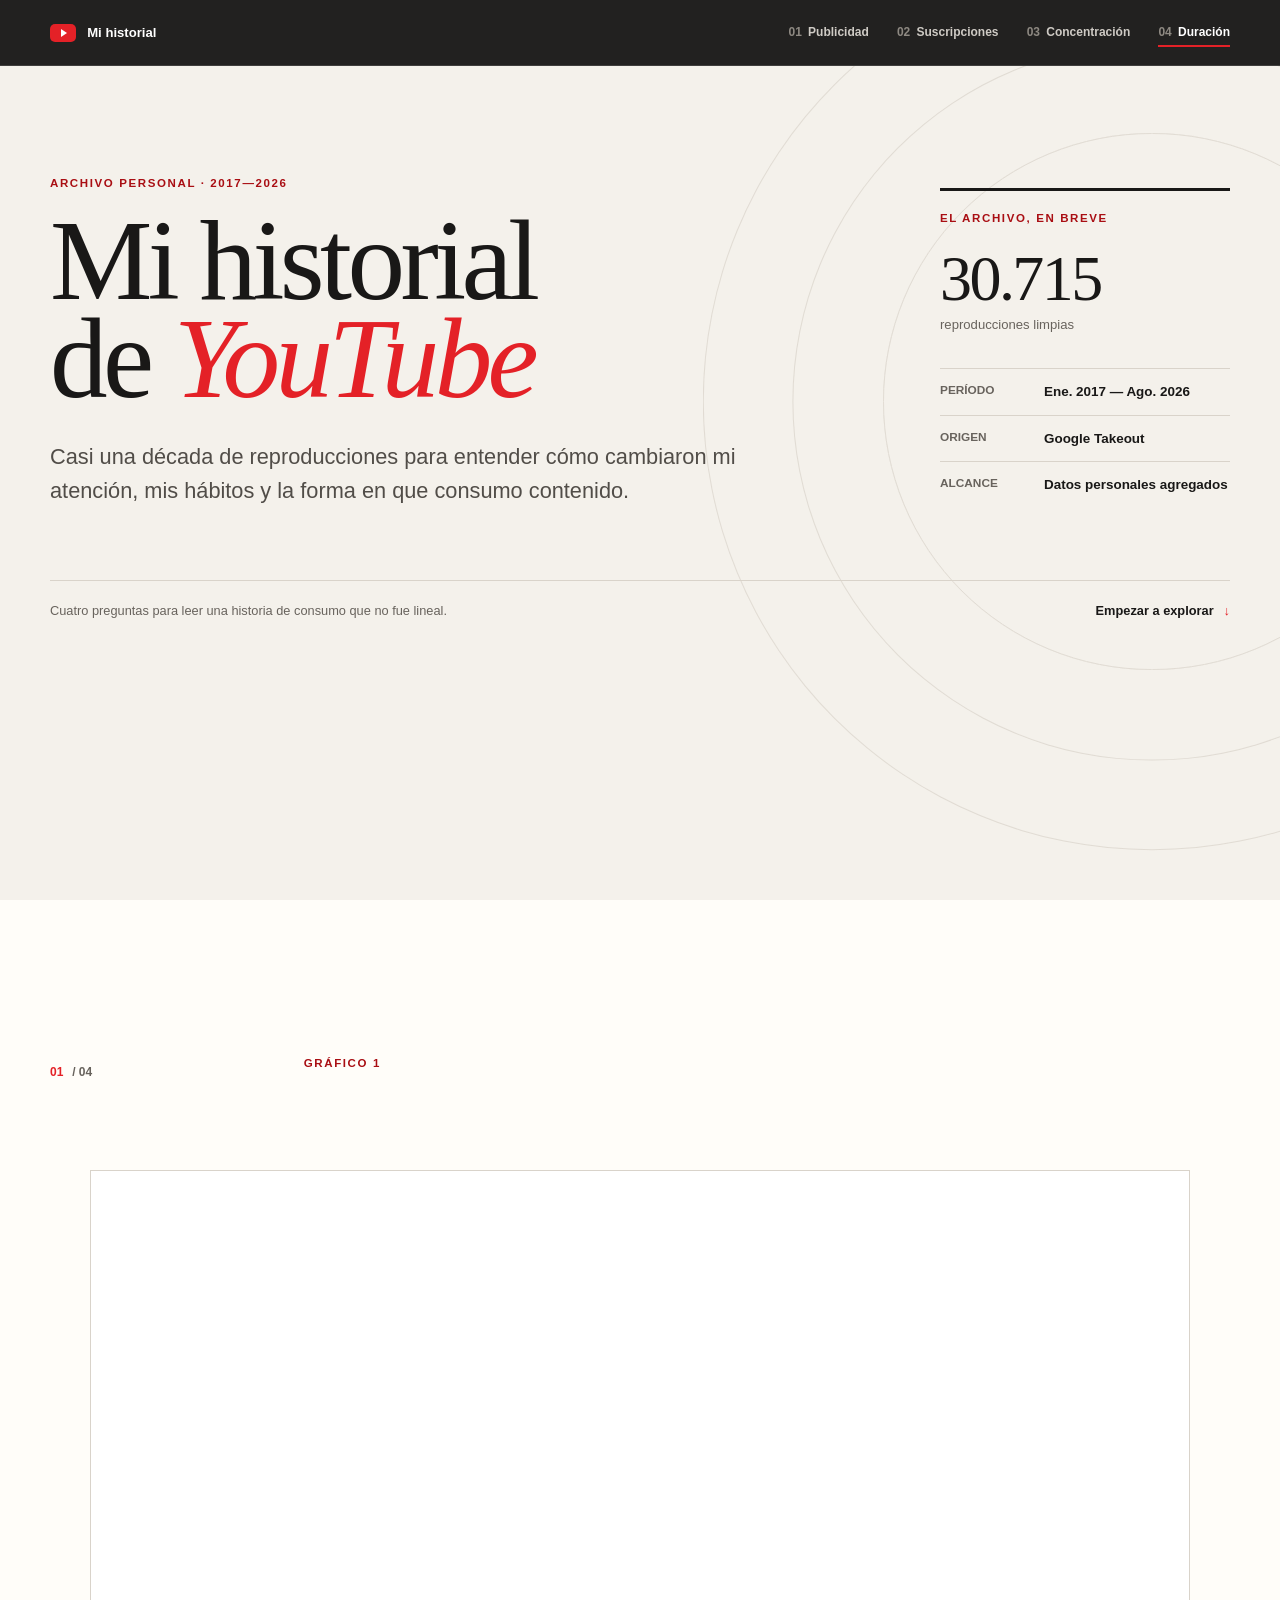
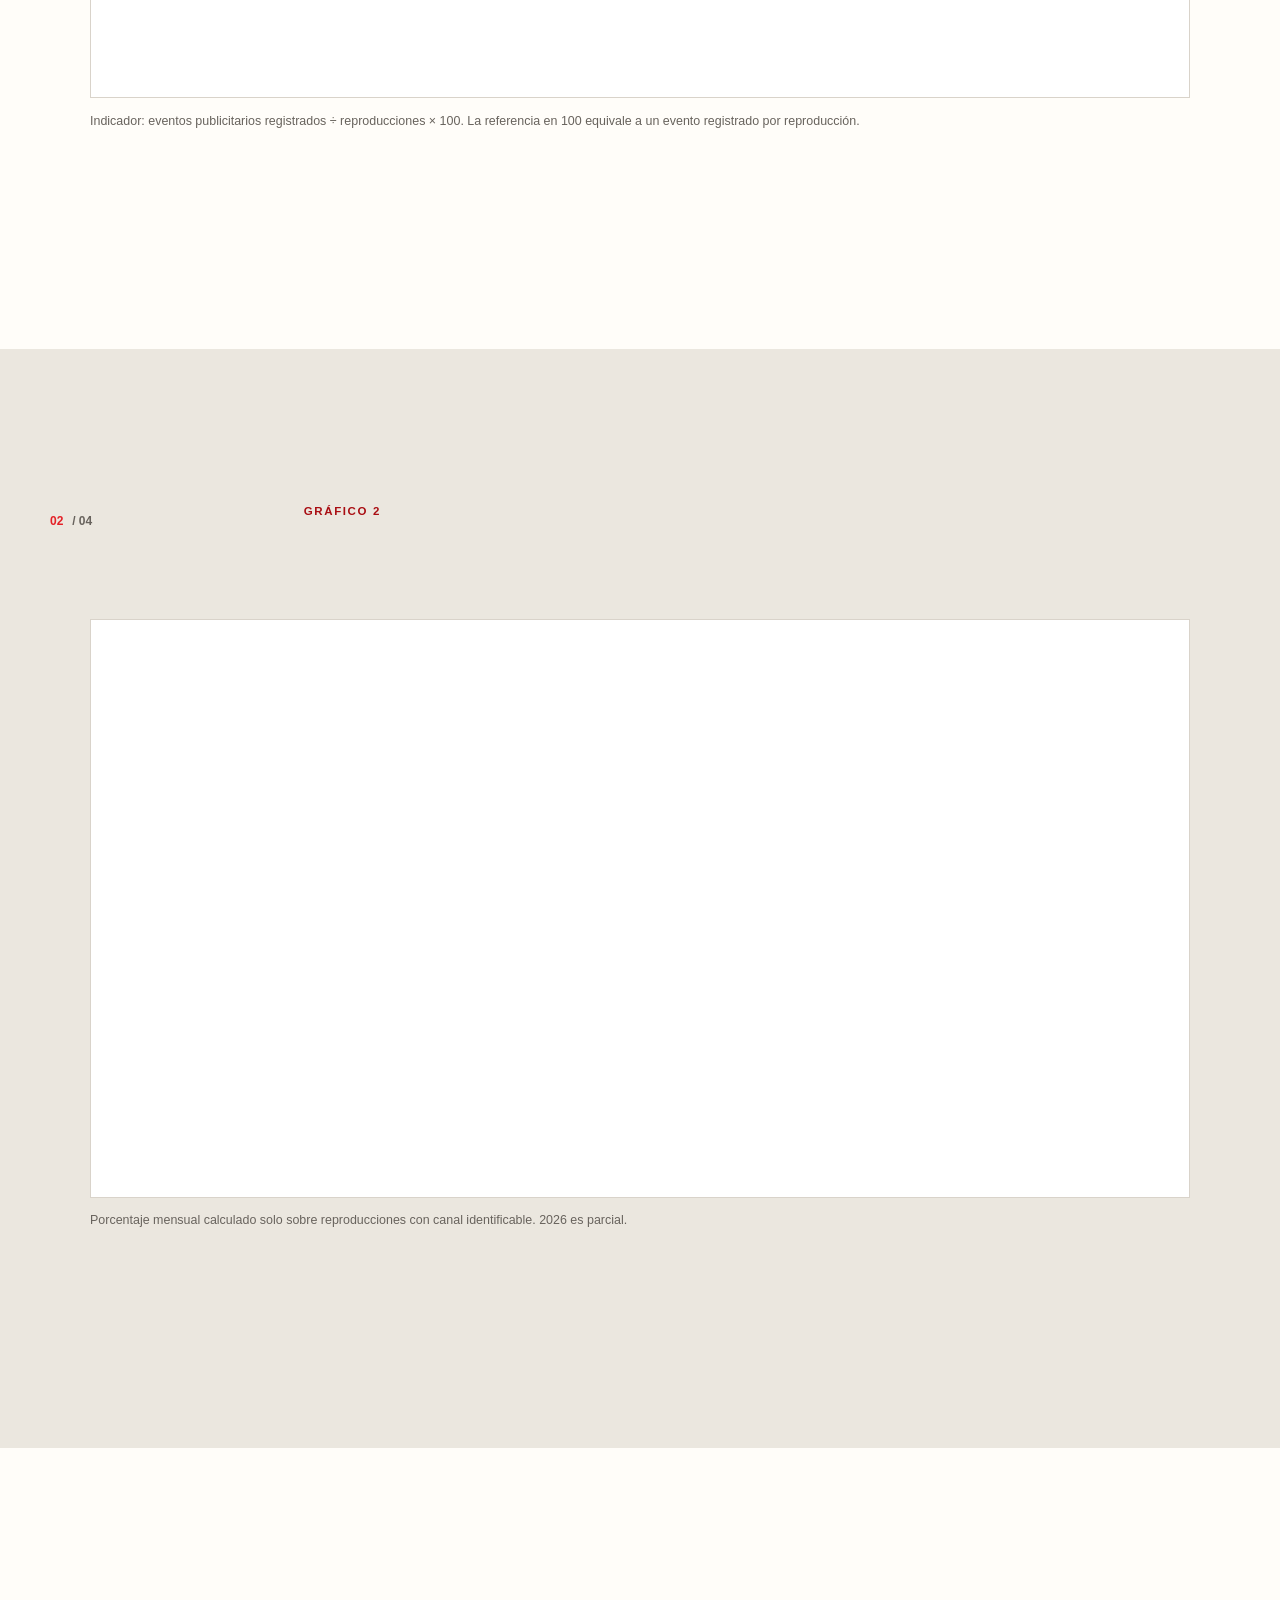
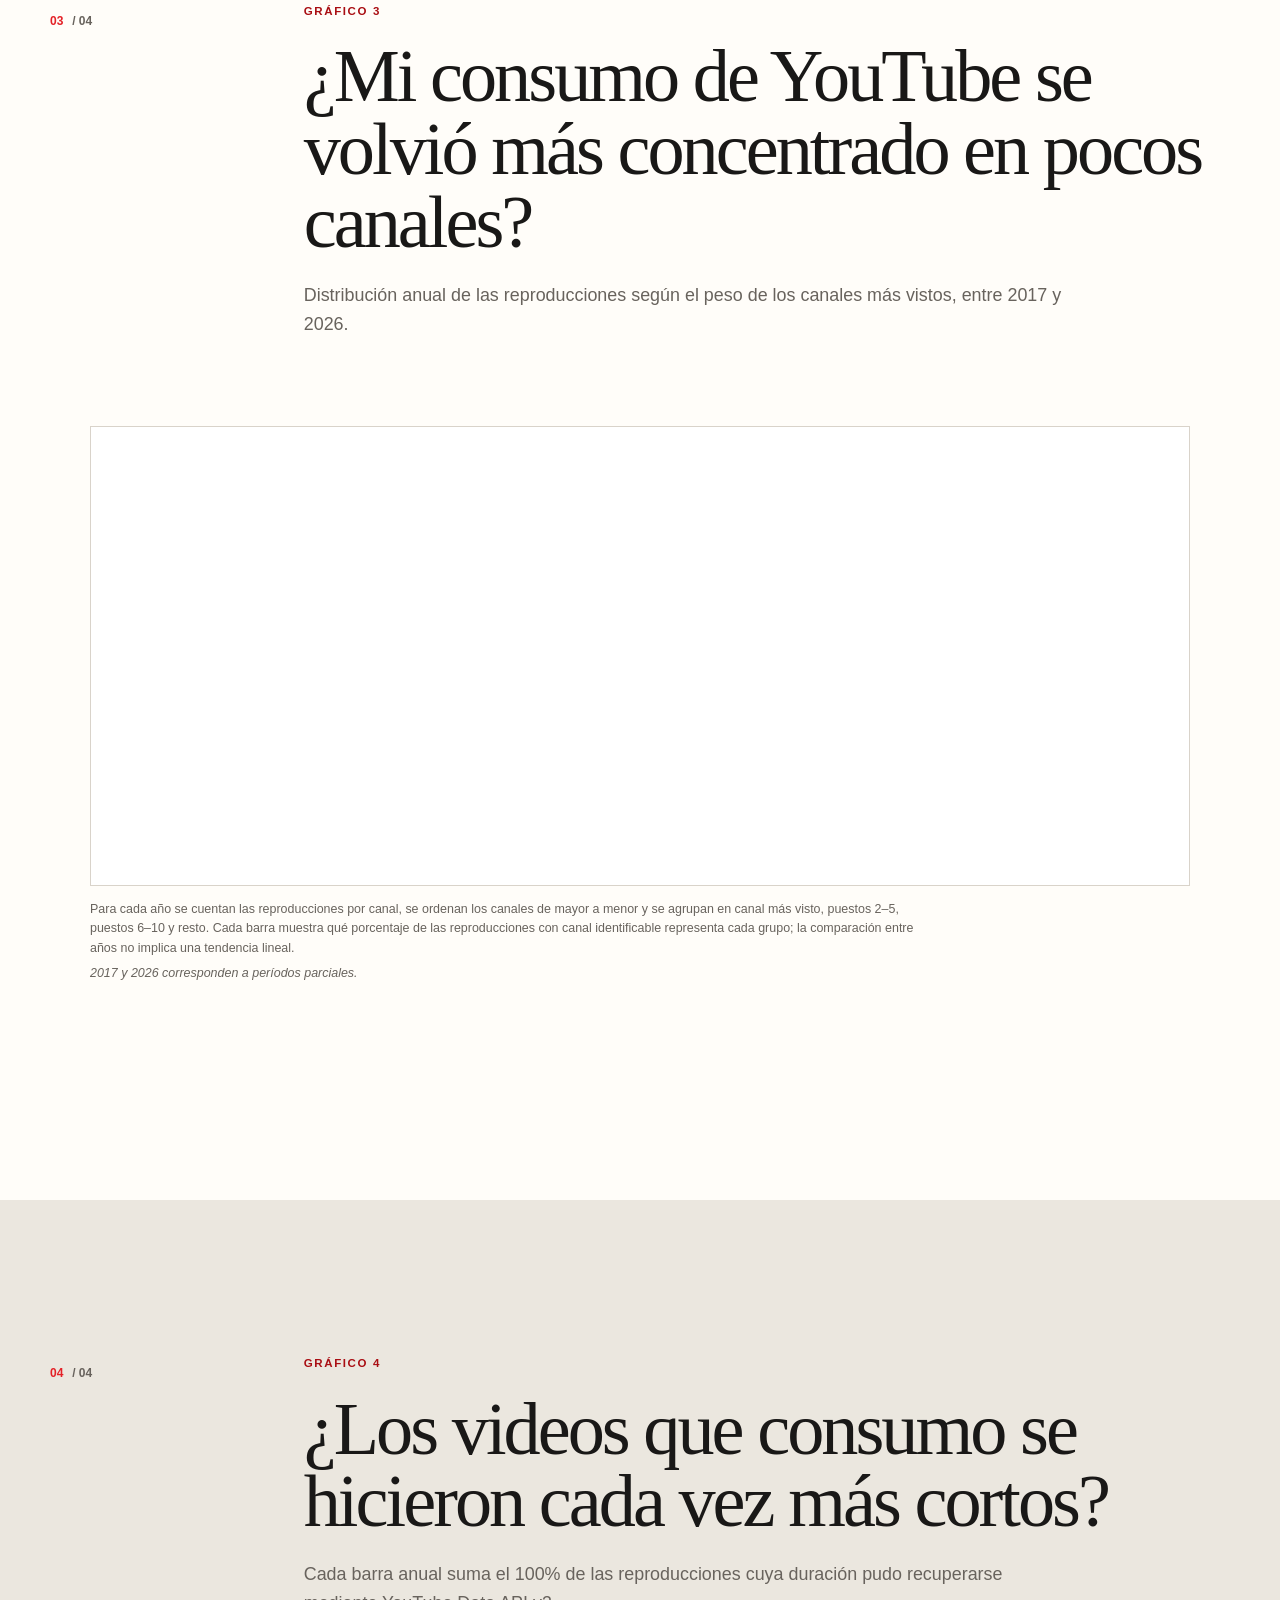
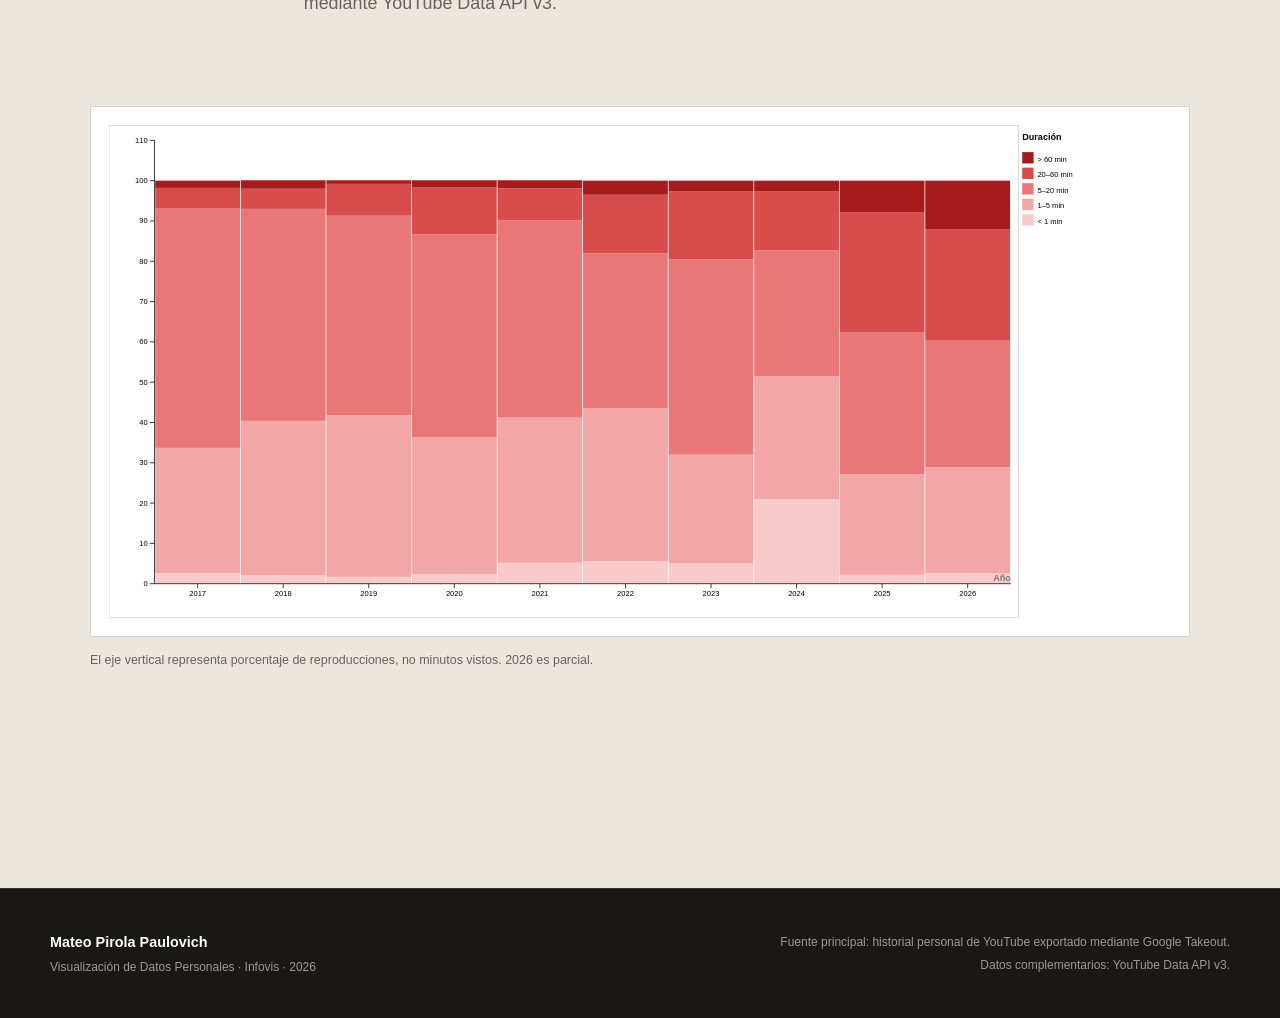
==== commit c8fc1f2d: "." ====
--- a/tp-datospersonales/index.html
+++ b/tp-datospersonales/index.html
@@ -151,26 +151,41 @@
               <span>03</span><span>/ 04</span>
             </div>
             <div class="section-intro">
-              <h2 class="section-label graph-label" id="concentracion-title">Gráfico 3</h2>
-            </div>
-          </header>
-
-          <figure class="visualization reveal">
-            <div class="chart-shell flourish-shell flourish-shell--tall">
-              <div class="flourish-embed flourish-chart" data-src="visualisation/30383125">
-                <script src="https://public.flourish.studio/resources/embed.js"></script>
-                <noscript>
-                  <img
-                    src="https://public.flourish.studio/visualisation/30383125/thumbnail"
-                    width="100%"
-                    alt="Concentración mensual de reproducciones según el ranking de canales más vistos."
-                  >
-                </noscript>
-              </div>
-            </div>
-            <figcaption>
-              Si aumenta el peso de los primeros diez canales, el consumo está más concentrado;
-              si crece “Resto de canales”, está más distribuido.
+              <p class="section-label">Gráfico 3</p>
+              <h2 id="concentracion-title">¿Mi consumo de YouTube se volvió más concentrado en pocos canales?</h2>
+              <p>
+                Distribución anual de las reproducciones según el peso de los canales más vistos,
+                entre 2017 y 2026.
+              </p>
+            </div>
+          </header>
+
+          <figure class="visualization reveal">
+            <div class="chart-shell tableau-shell">
+              <div class='tableauPlaceholder' id='viz1791175758878' style='position: relative'><noscript><a href='#'><img alt='¿Mi consumo de YouTube se volvió más concentrado en pocos canales? ' src='https:&#47;&#47;public.tableau.com&#47;static&#47;images&#47;Co&#47;ConcentracionanualconsumoYouTube-MateoPirola&#47;MiconsumodeYouTubesevolvimsconcentradoenpocoscanales&#47;1_rss.png' style='border: none' /></a></noscript><object class='tableauViz' style='display:none;'><param name='host_url' value='https%3A%2F%2Fpublic.tableau.com%2F' /><param name='embed_code_version' value='3' /><param name='site_root' value='' /><param name='name' value='ConcentracionanualconsumoYouTube-MateoPirola&#47;MiconsumodeYouTubesevolvimsconcentradoenpocoscanales' /><param name='tabs' value='no' /><param name='toolbar' value='yes' /><param name='static_image' value='https:&#47;&#47;public.tableau.com&#47;static&#47;images&#47;Co&#47;ConcentracionanualconsumoYouTube-MateoPirola&#47;MiconsumodeYouTubesevolvimsconcentradoenpocoscanales&#47;1.png' /><param name='animate_transition' value='yes' /><param name='display_static_image' value='yes' /><param name='display_spinner' value='yes' /><param name='display_overlay' value='yes' /><param name='display_count' value='yes' /><param name='language' value='es-ES' /></object></div>
+              <script type='text/javascript'>
+                var divElement = document.getElementById('viz1791175758878');
+                var vizElement = divElement.getElementsByTagName('object')[0];
+                // Altura responsive alrededor del embed oficial: proporción 4:3 con mínimo legible en mobile.
+                var tableauHeight = function () {
+                  var width = divElement.offsetWidth;
+                  return Math.round(width < 640 ? Math.max(width * 1.25, 460) : Math.min(width * 0.75, 820)) + 'px';
+                };
+
+                vizElement.style.width = '100%';
+                vizElement.style.height = tableauHeight();
+
+                var scriptElement = document.createElement('script');
+                scriptElement.src = 'https://public.tableau.com/javascripts/api/viz_v1.js';
+                vizElement.parentNode.insertBefore(scriptElement, vizElement);
+              </script>
+            </div>
+            <figcaption>
+              Para cada año se cuentan las reproducciones por canal, se ordenan los canales de mayor a menor
+              y se agrupan en canal más visto, puestos 2–5, puestos 6–10 y resto. Cada barra muestra qué
+              porcentaje de las reproducciones con canal identificable representa cada grupo; la comparación
+              entre años no implica una tendencia lineal.
+              <span class="figcaption-note">2017 y 2026 corresponden a períodos parciales.</span>
             </figcaption>
           </figure>
 
@@ -195,11 +210,16 @@
 
           <figure class="visualization reveal">
             <div class="chart-shell local-chart-shell">
-              <img
-                class="local-chart"
-                src="./assets/stacked.svg"
-                alt="Distribución porcentual anual de las reproducciones según cinco rangos de duración, entre 2017 y 2026."
-              >
+              <div class="svg-chart-wrapper">
+                <object
+                  data="./assets/stacked.svg"
+                  type="image/svg+xml"
+                  class="svg-chart"
+                  aria-label="Distribución anual de mis reproducciones según duración de los videos"
+                >
+                  <p>No se pudo cargar la visualización SVG.</p>
+                </object>
+              </div>
             </div>
             <figcaption>
               El eje vertical representa porcentaje de reproducciones, no minutos vistos. 2026 es parcial.
--- a/tp-datospersonales/styles.css
+++ b/tp-datospersonales/styles.css
@@ -446,10 +446,6 @@
   min-height: 540px;
 }
 
-.flourish-shell--tall {
-  min-height: 590px;
-}
-
 .datawrapper-shell iframe {
   width: 100% !important;
   border: 0;
@@ -462,17 +458,33 @@
   border: 0;
 }
 
-.flourish-shell--tall .flourish-embed,
-.flourish-shell--tall .flourish-embed iframe {
-  min-height: 590px;
-}
-
-.local-chart-shell {
-  overflow-x: auto;
-}
-
-.local-chart {
-  min-width: 760px;
+.tableau-shell {
+  min-height: 460px;
+}
+
+.tableauPlaceholder,
+.tableau-shell iframe {
+  width: 100% !important;
+  max-width: 100%;
+  border: 0;
+}
+
+.svg-chart-wrapper {
+  width: 100%;
+}
+
+.svg-chart {
+  display: block;
+  width: 100%;
+  height: auto;
+  aspect-ratio: 1400 / 650;
+  border: 0;
+}
+
+.figcaption-note {
+  display: block;
+  margin-top: 0.35rem;
+  font-style: italic;
 }
 
 .visualization figcaption {
@@ -854,6 +866,10 @@
     padding-block: 5rem;
   }
 
+  .visualization {
+    margin-inline: 0;
+  }
+
   .chart-shell {
     margin-inline: -14px;
     padding: 0.45rem;
@@ -865,26 +881,17 @@
     min-height: 500px;
   }
 
-  .flourish-shell,
-  .flourish-shell--tall {
+  .flourish-shell {
     min-height: 520px;
   }
 
   .flourish-embed,
-  .flourish-embed iframe,
-  .flourish-shell--tall .flourish-embed,
-  .flourish-shell--tall .flourish-embed iframe {
+  .flourish-embed iframe {
     min-height: 500px;
   }
 
   .local-chart-shell {
-    overflow: hidden;
     padding: 0.7rem 0.45rem 1rem;
-  }
-
-  .local-chart {
-    width: 100%;
-    min-width: 0;
   }
 
   .insight {
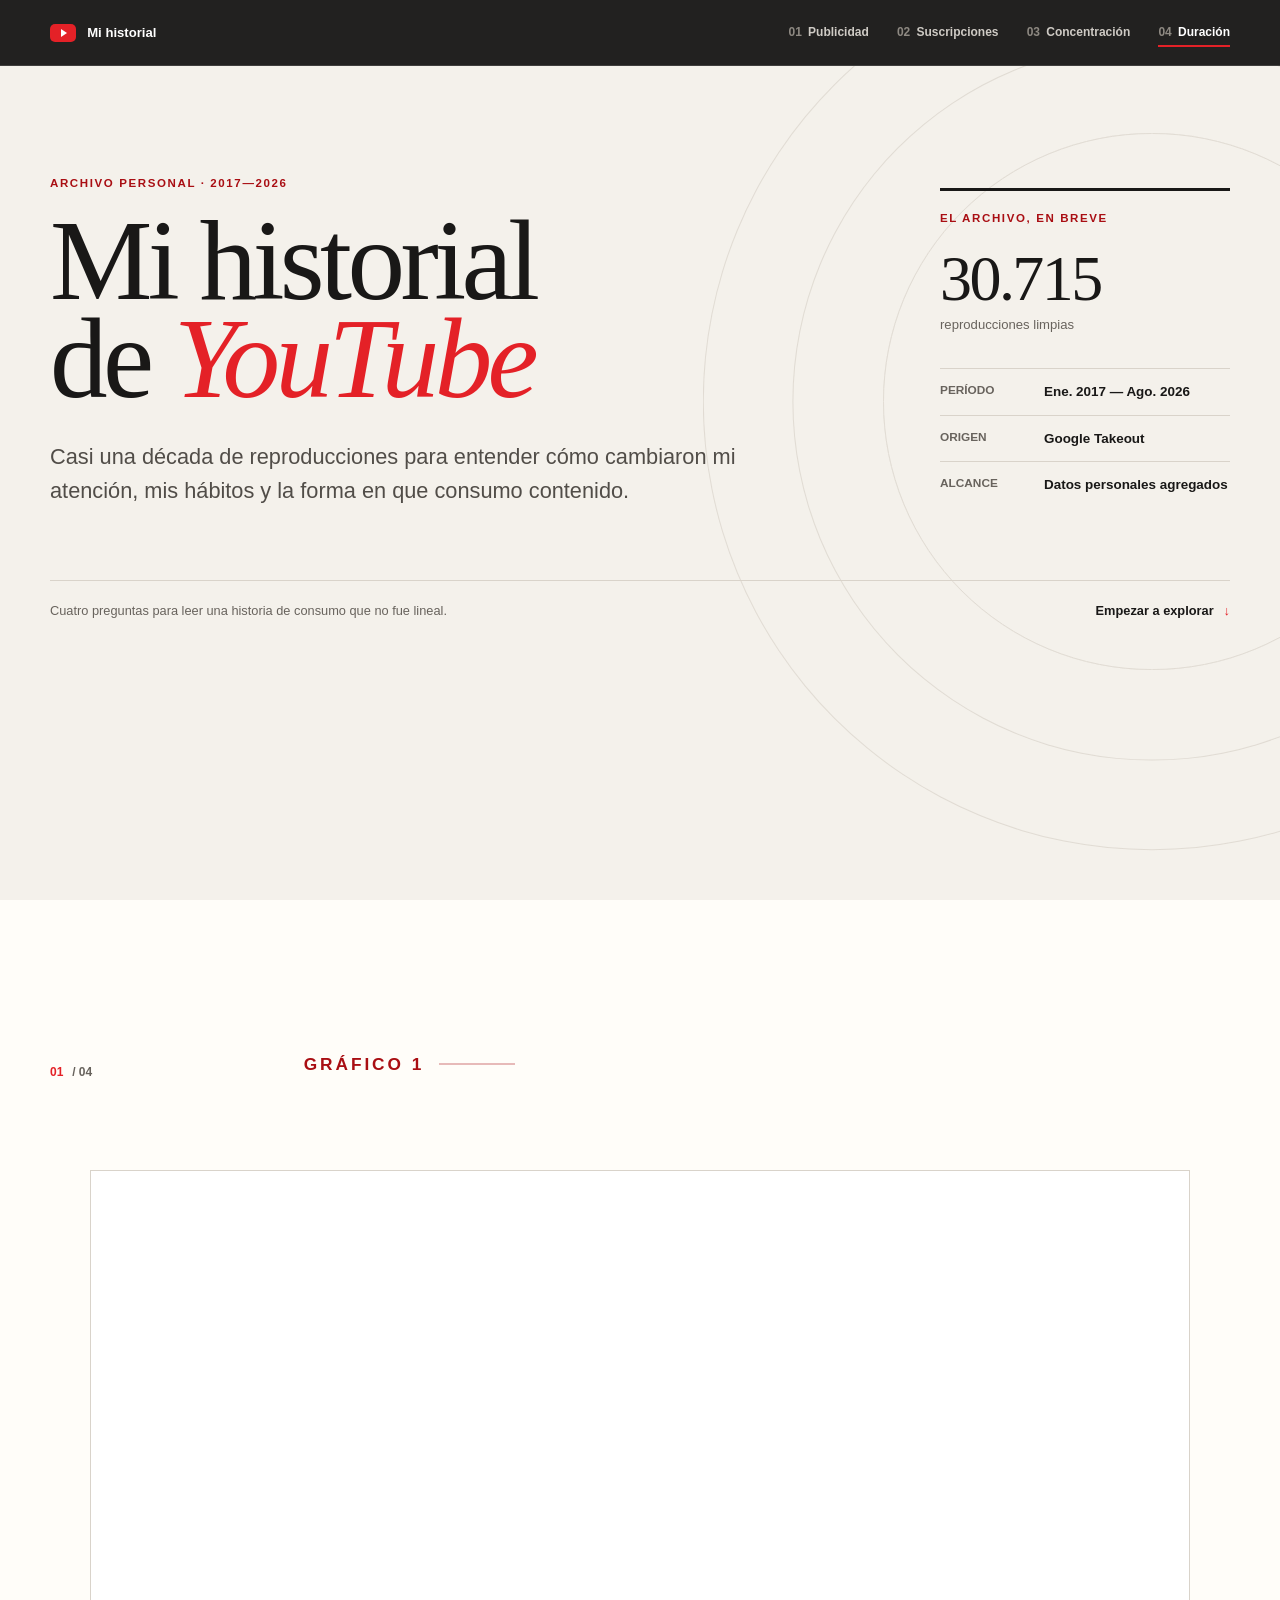
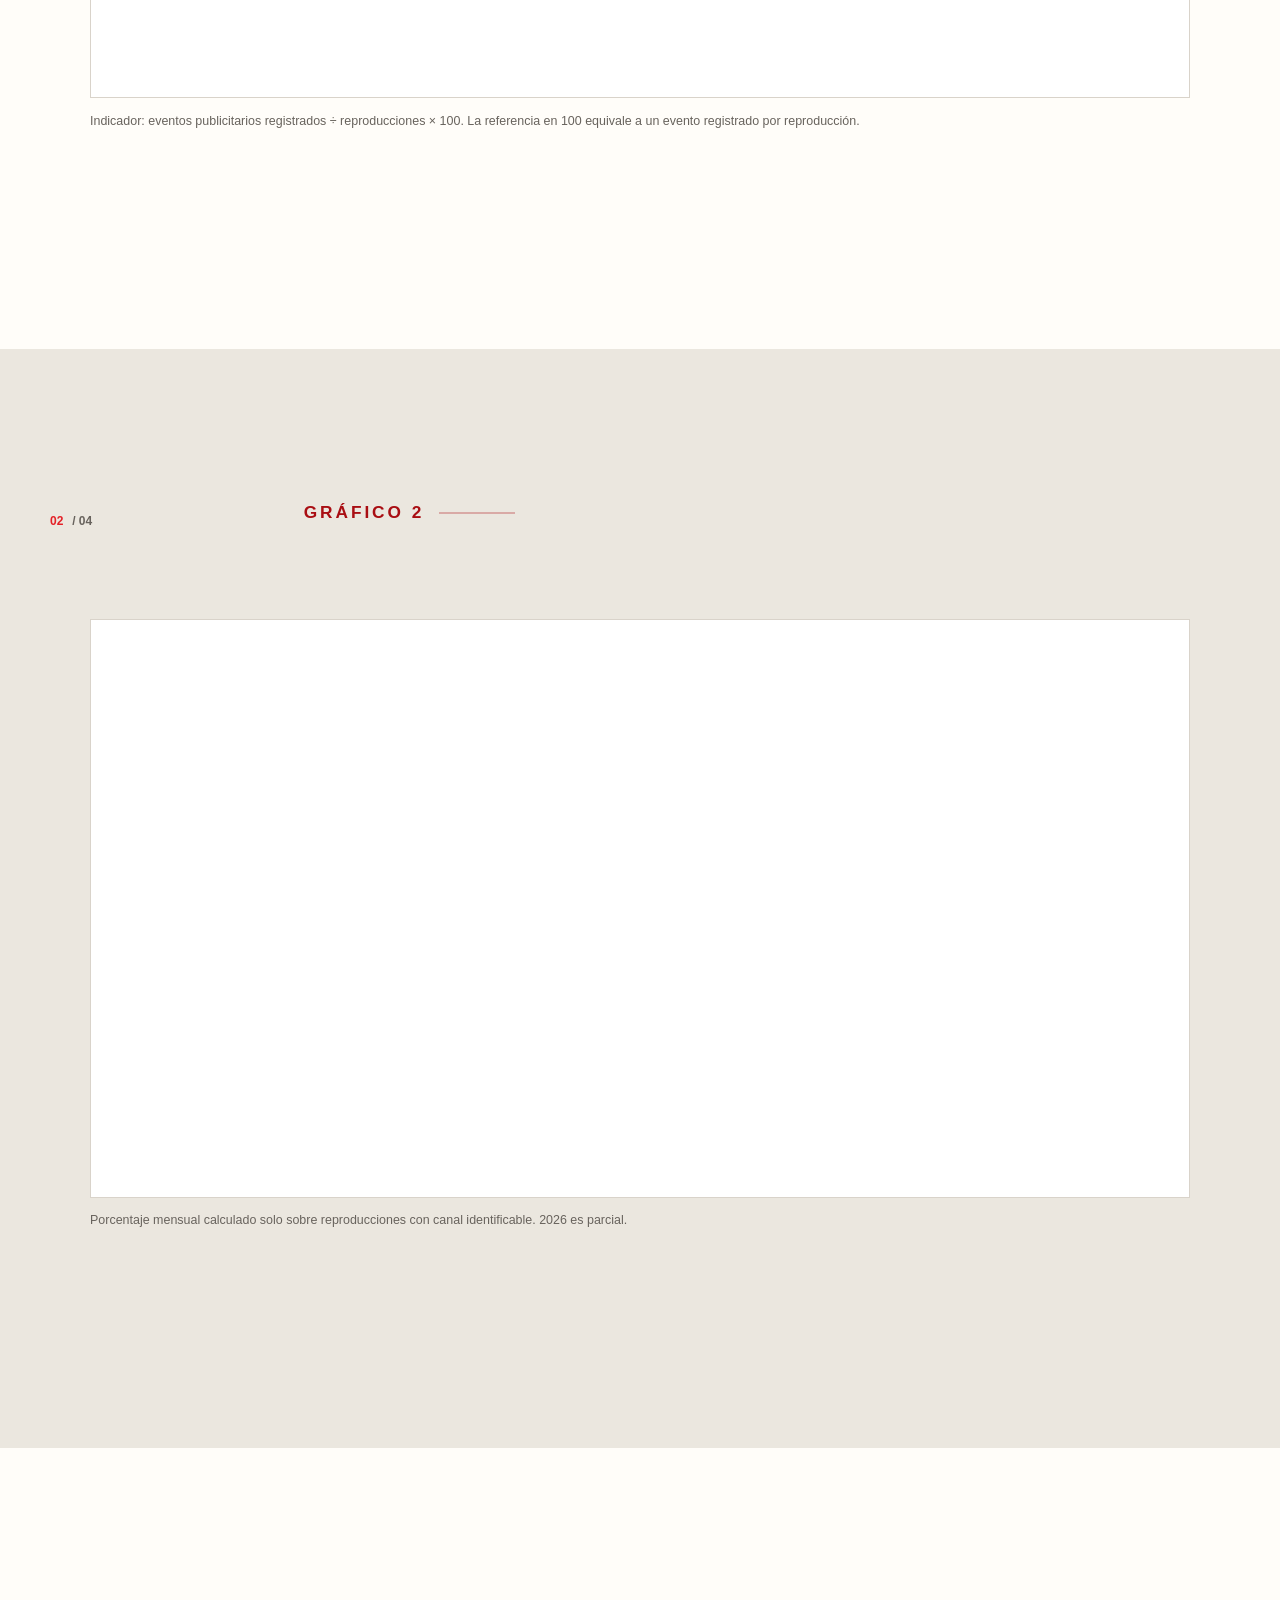
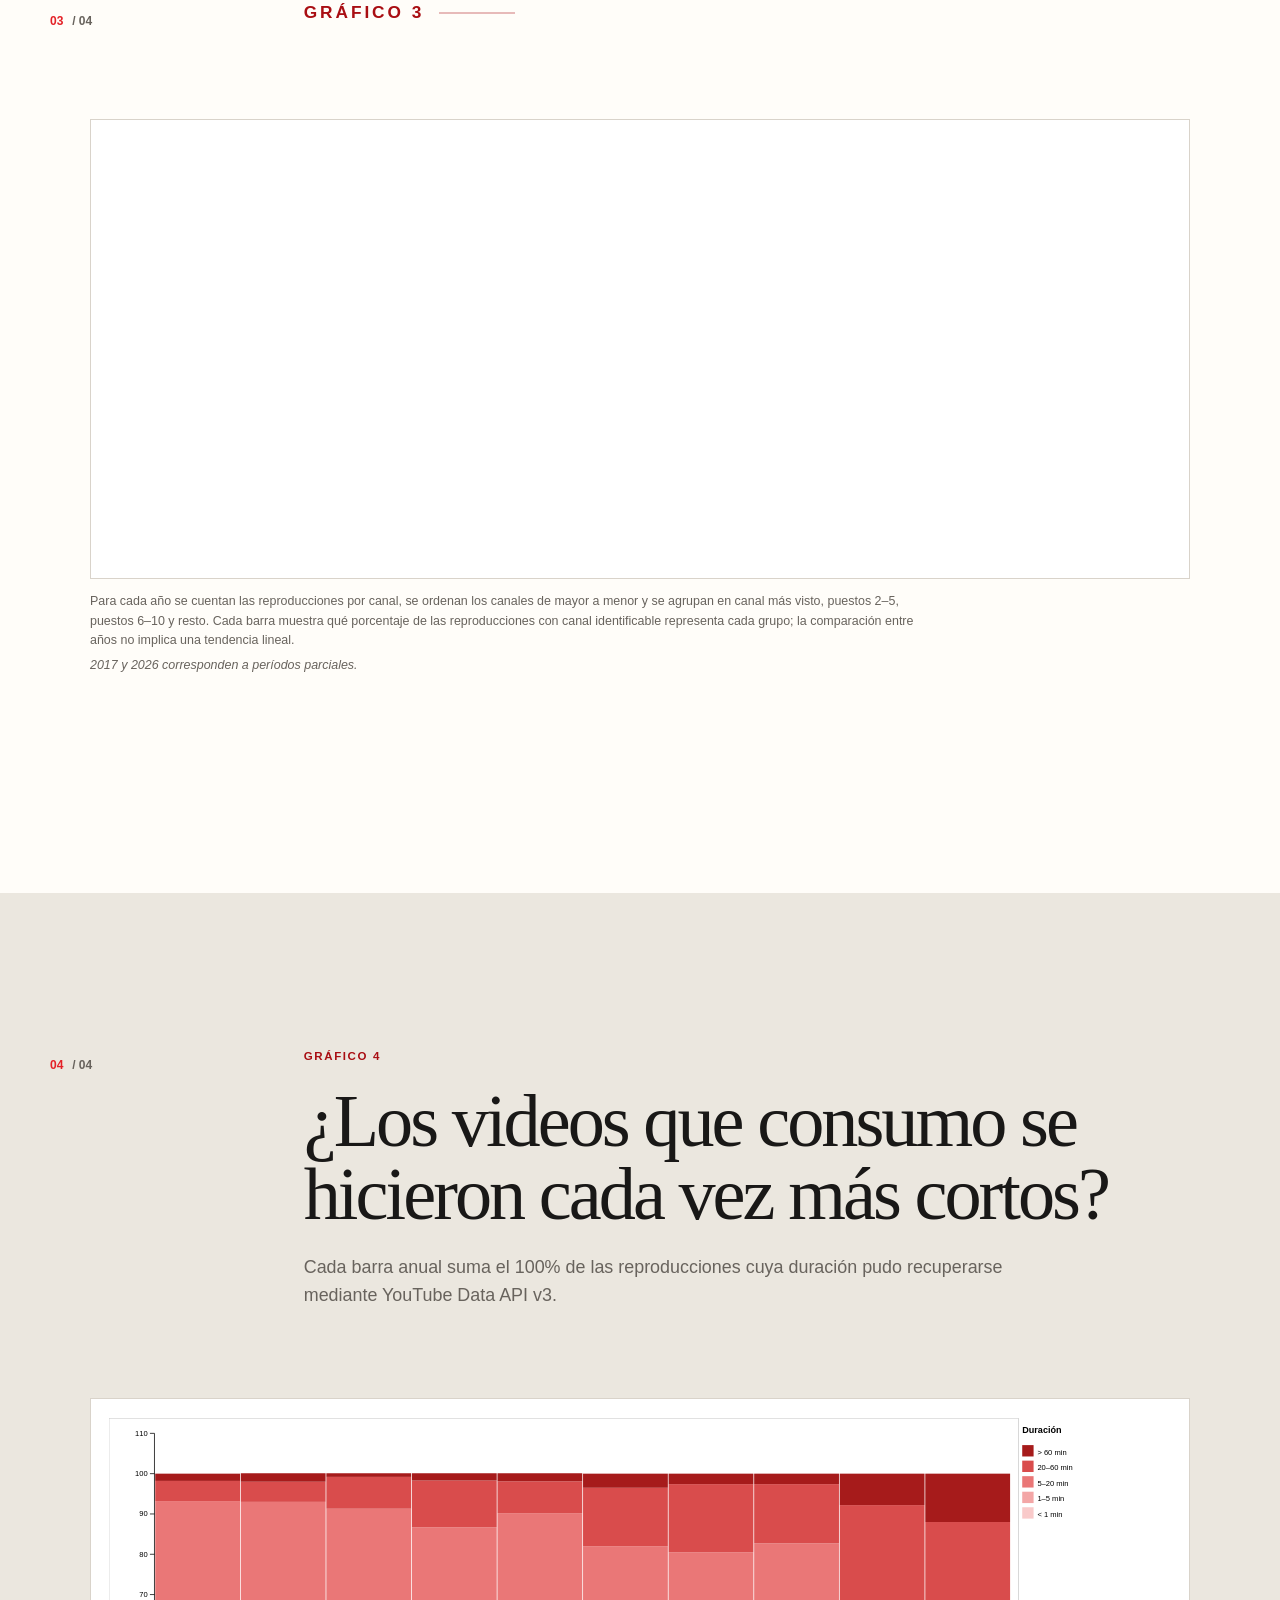
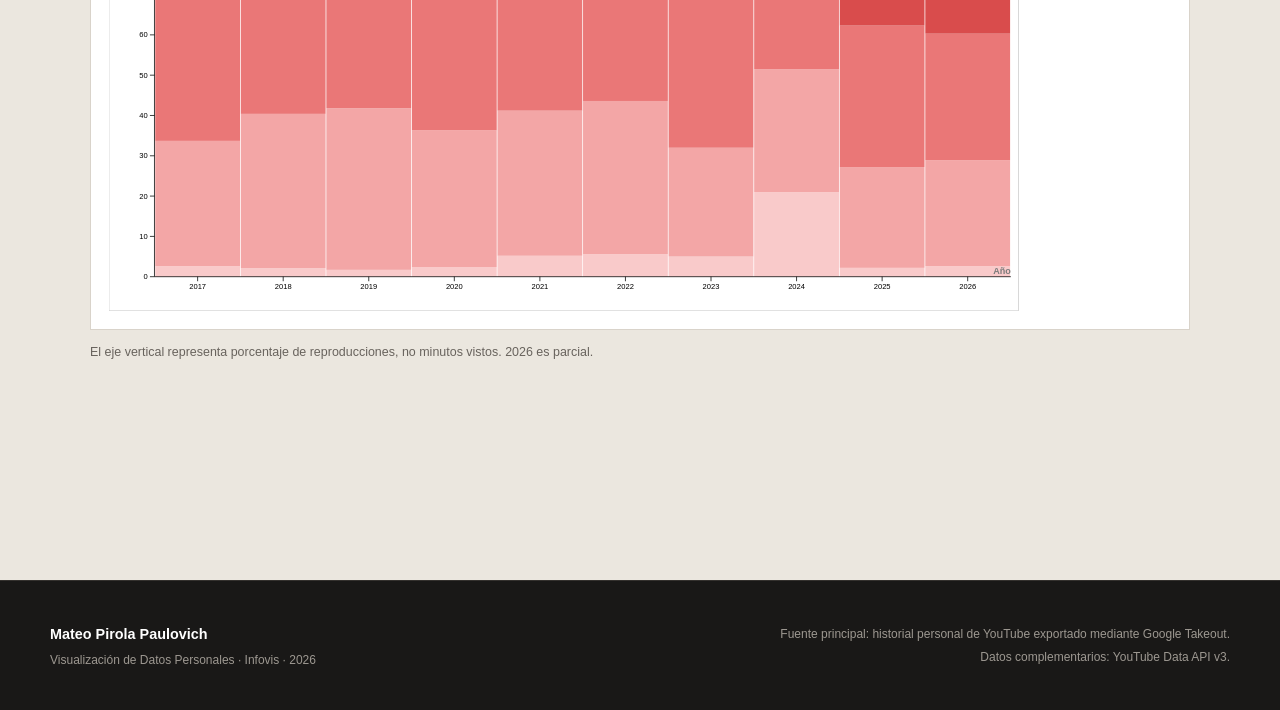
==== commit 102da945: "." ====
--- a/tp-datospersonales/index.html
+++ b/tp-datospersonales/index.html
@@ -98,7 +98,7 @@
                 <noscript>
                   <img
                     src="https://datawrapper.dwcdn.net/jAx9u/full.png"
-                    alt="Eventos publicitarios registrados por cada 100 reproducciones de YouTube."
+                    alt="¿Cuántos eventos publicitarios registra YouTube por cada 100 reproducciones? (Line chart)"
                   >
                 </noscript>
               </div>
@@ -151,12 +151,7 @@
               <span>03</span><span>/ 04</span>
             </div>
             <div class="section-intro">
-              <p class="section-label">Gráfico 3</p>
-              <h2 id="concentracion-title">¿Mi consumo de YouTube se volvió más concentrado en pocos canales?</h2>
-              <p>
-                Distribución anual de las reproducciones según el peso de los canales más vistos,
-                entre 2017 y 2026.
-              </p>
+              <h2 class="section-label graph-label" id="concentracion-title">Gráfico 3</h2>
             </div>
           </header>
 
--- a/tp-datospersonales/styles.css
+++ b/tp-datospersonales/styles.css
@@ -403,14 +403,25 @@
 }
 
 .section-intro h2.graph-label {
+  display: flex;
+  gap: 0.9rem;
+  align-items: center;
   margin-bottom: 0;
   color: var(--accent-dark);
   font-family: var(--sans);
-  font-size: 0.72rem;
+  font-size: clamp(1rem, 1.35vw, 1.2rem);
   font-weight: 850;
-  line-height: 1.6;
-  letter-spacing: 0.14em;
+  line-height: 1.25;
+  letter-spacing: 0.17em;
   text-transform: uppercase;
+}
+
+.section-intro h2.graph-label::after {
+  content: "";
+  width: clamp(2.5rem, 6vw, 5rem);
+  height: 2px;
+  background: currentColor;
+  opacity: 0.28;
 }
 
 .section-intro > p:last-child,
